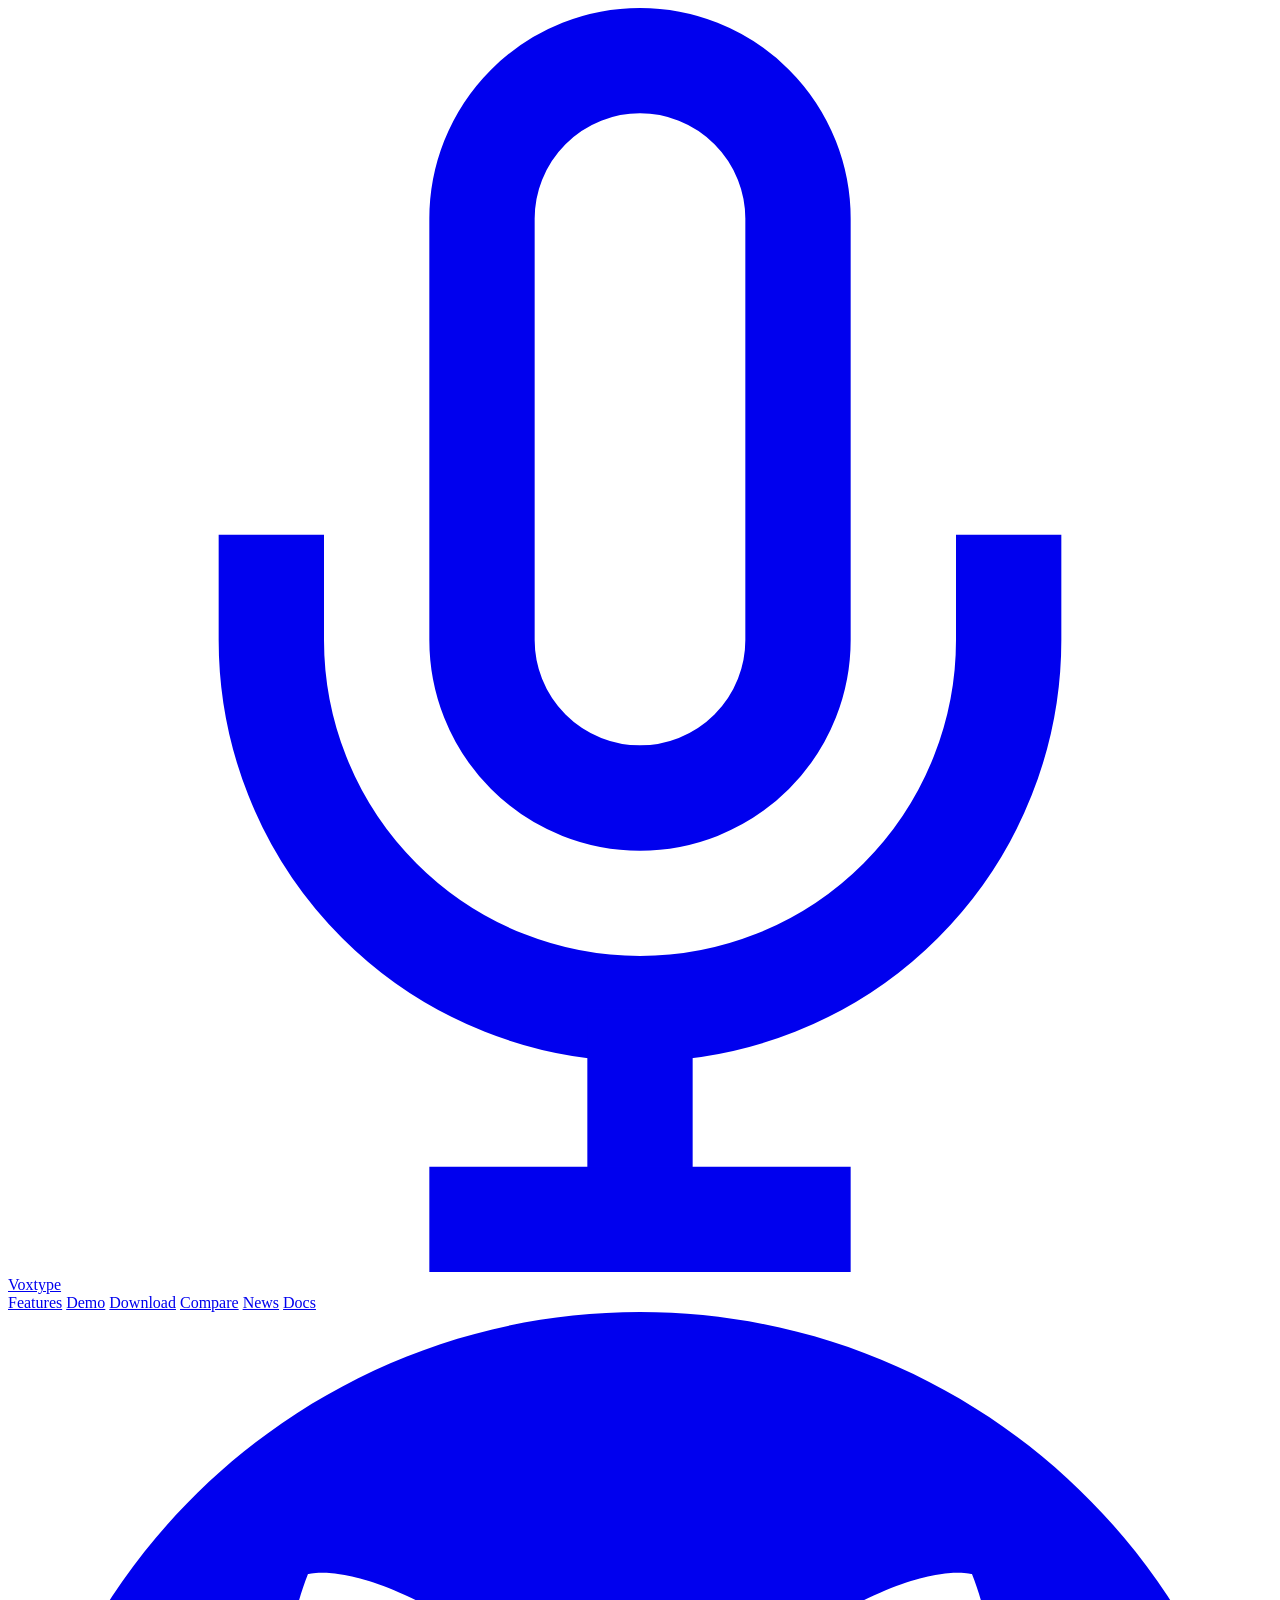
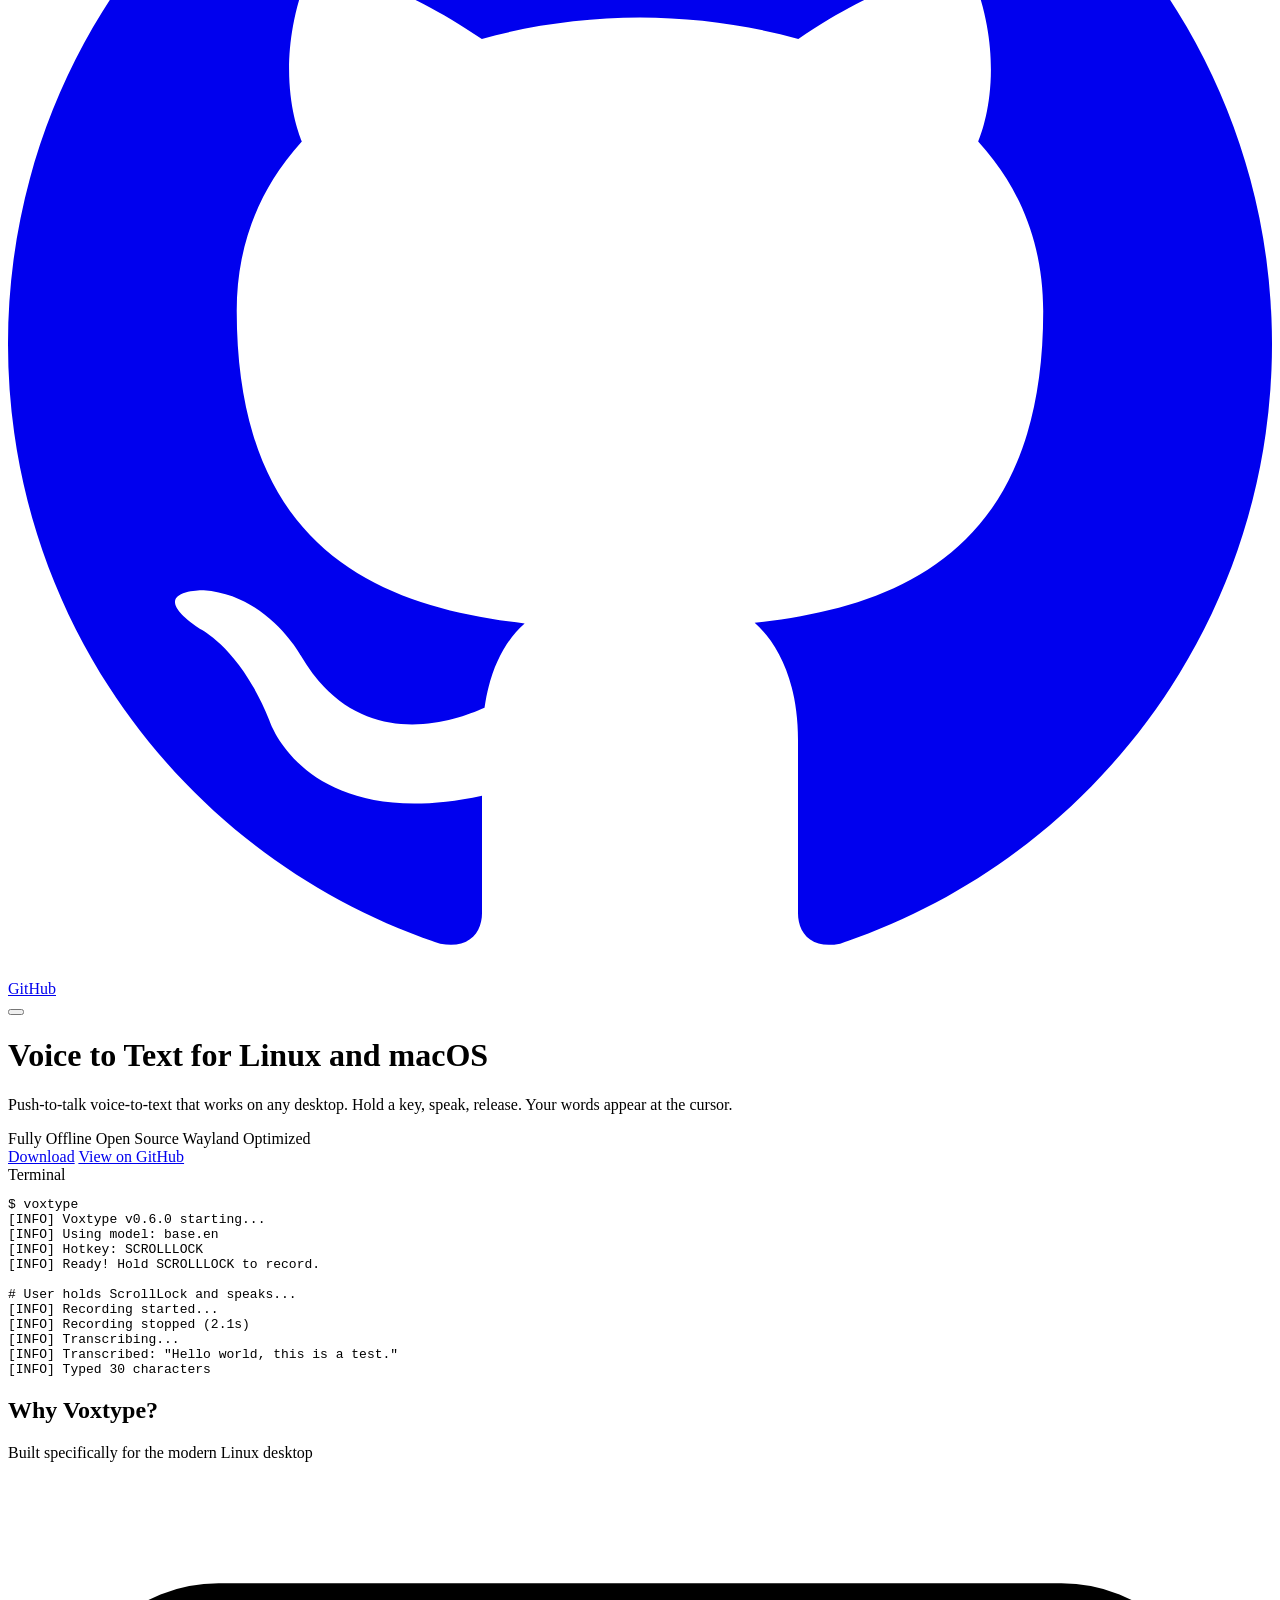
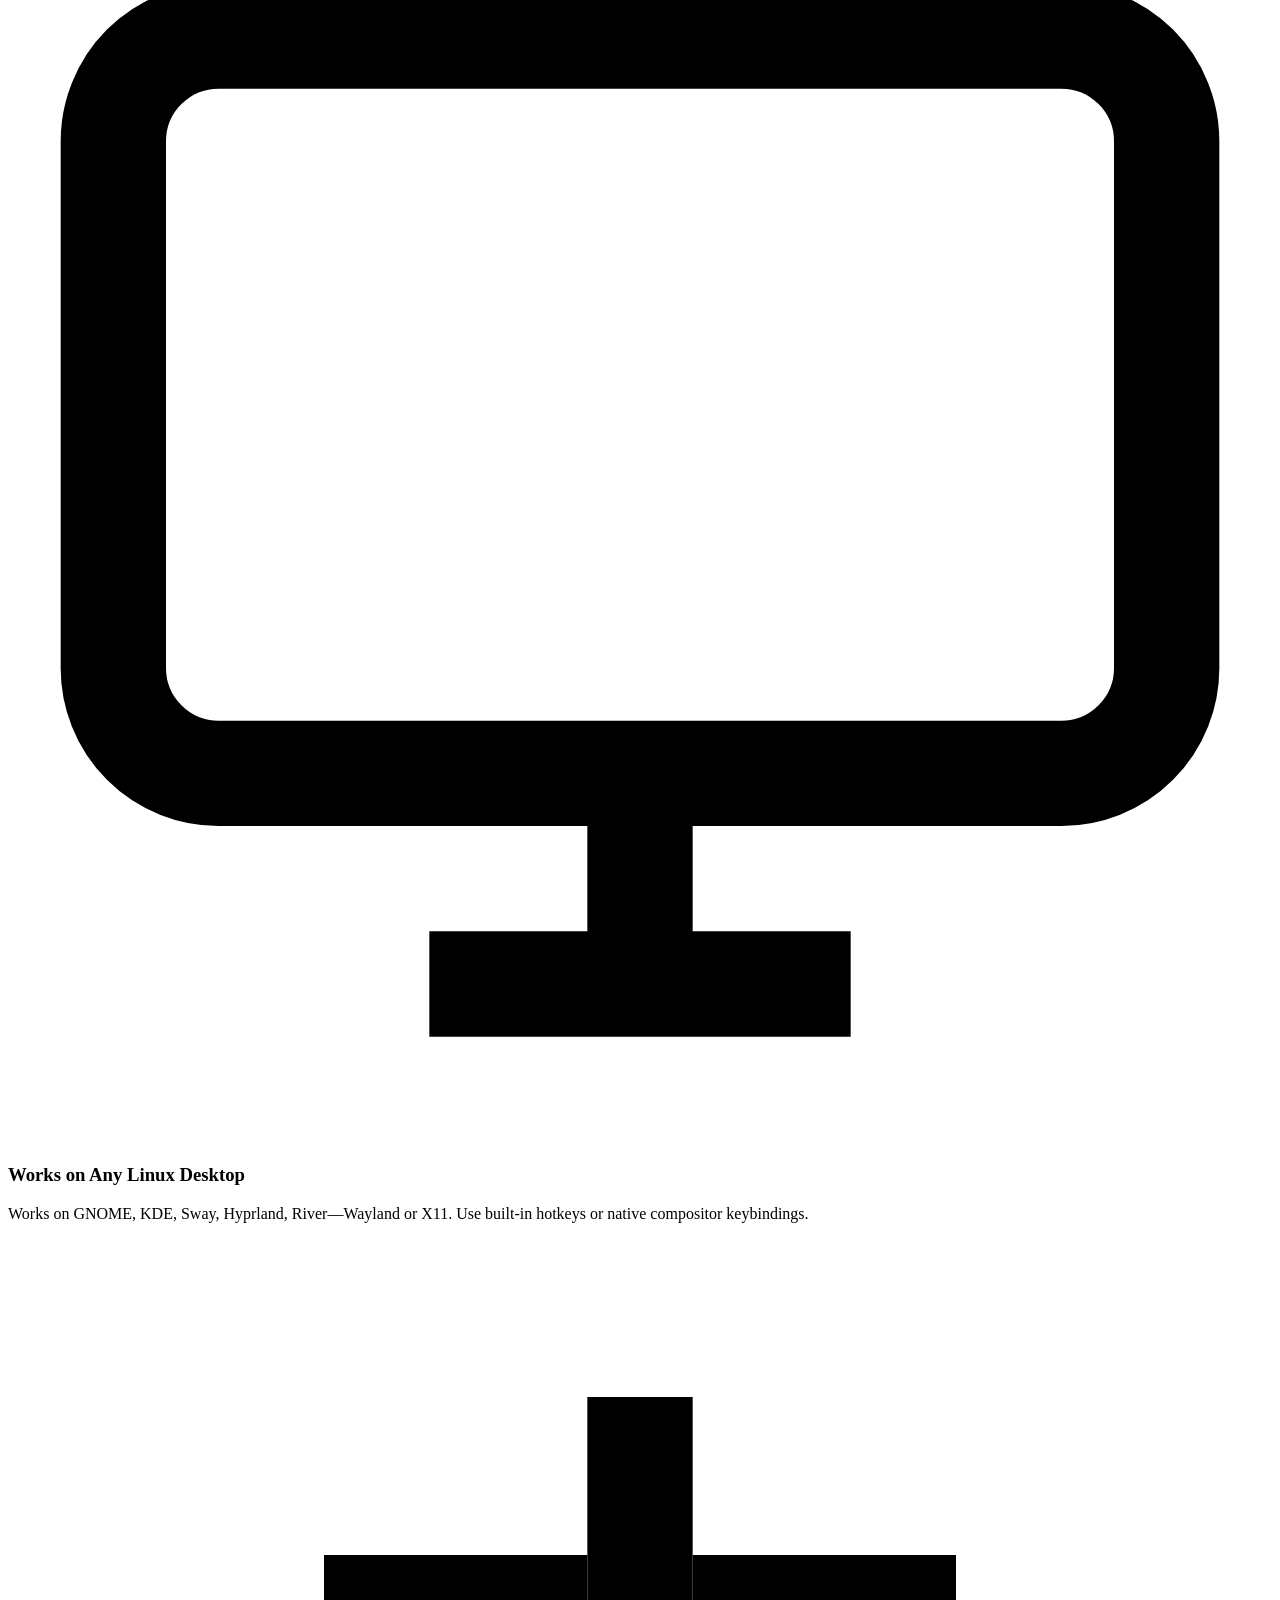
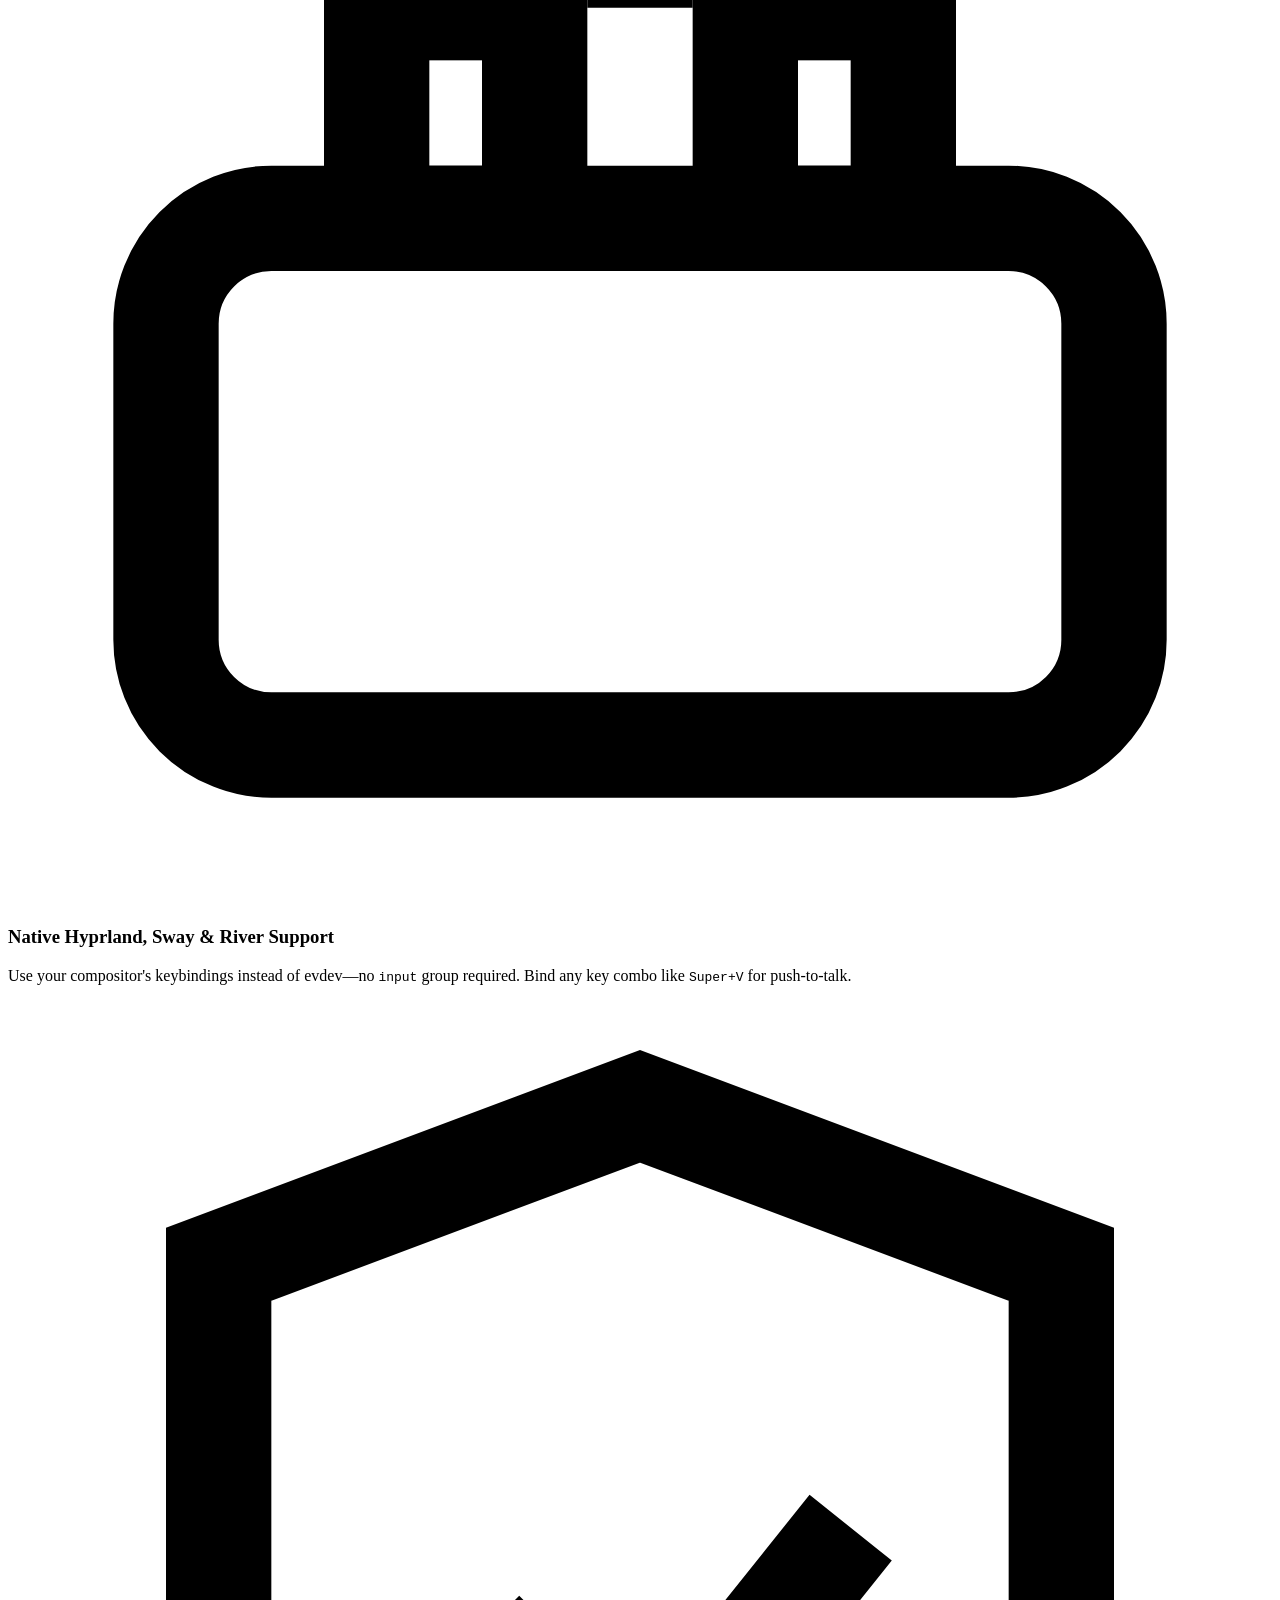
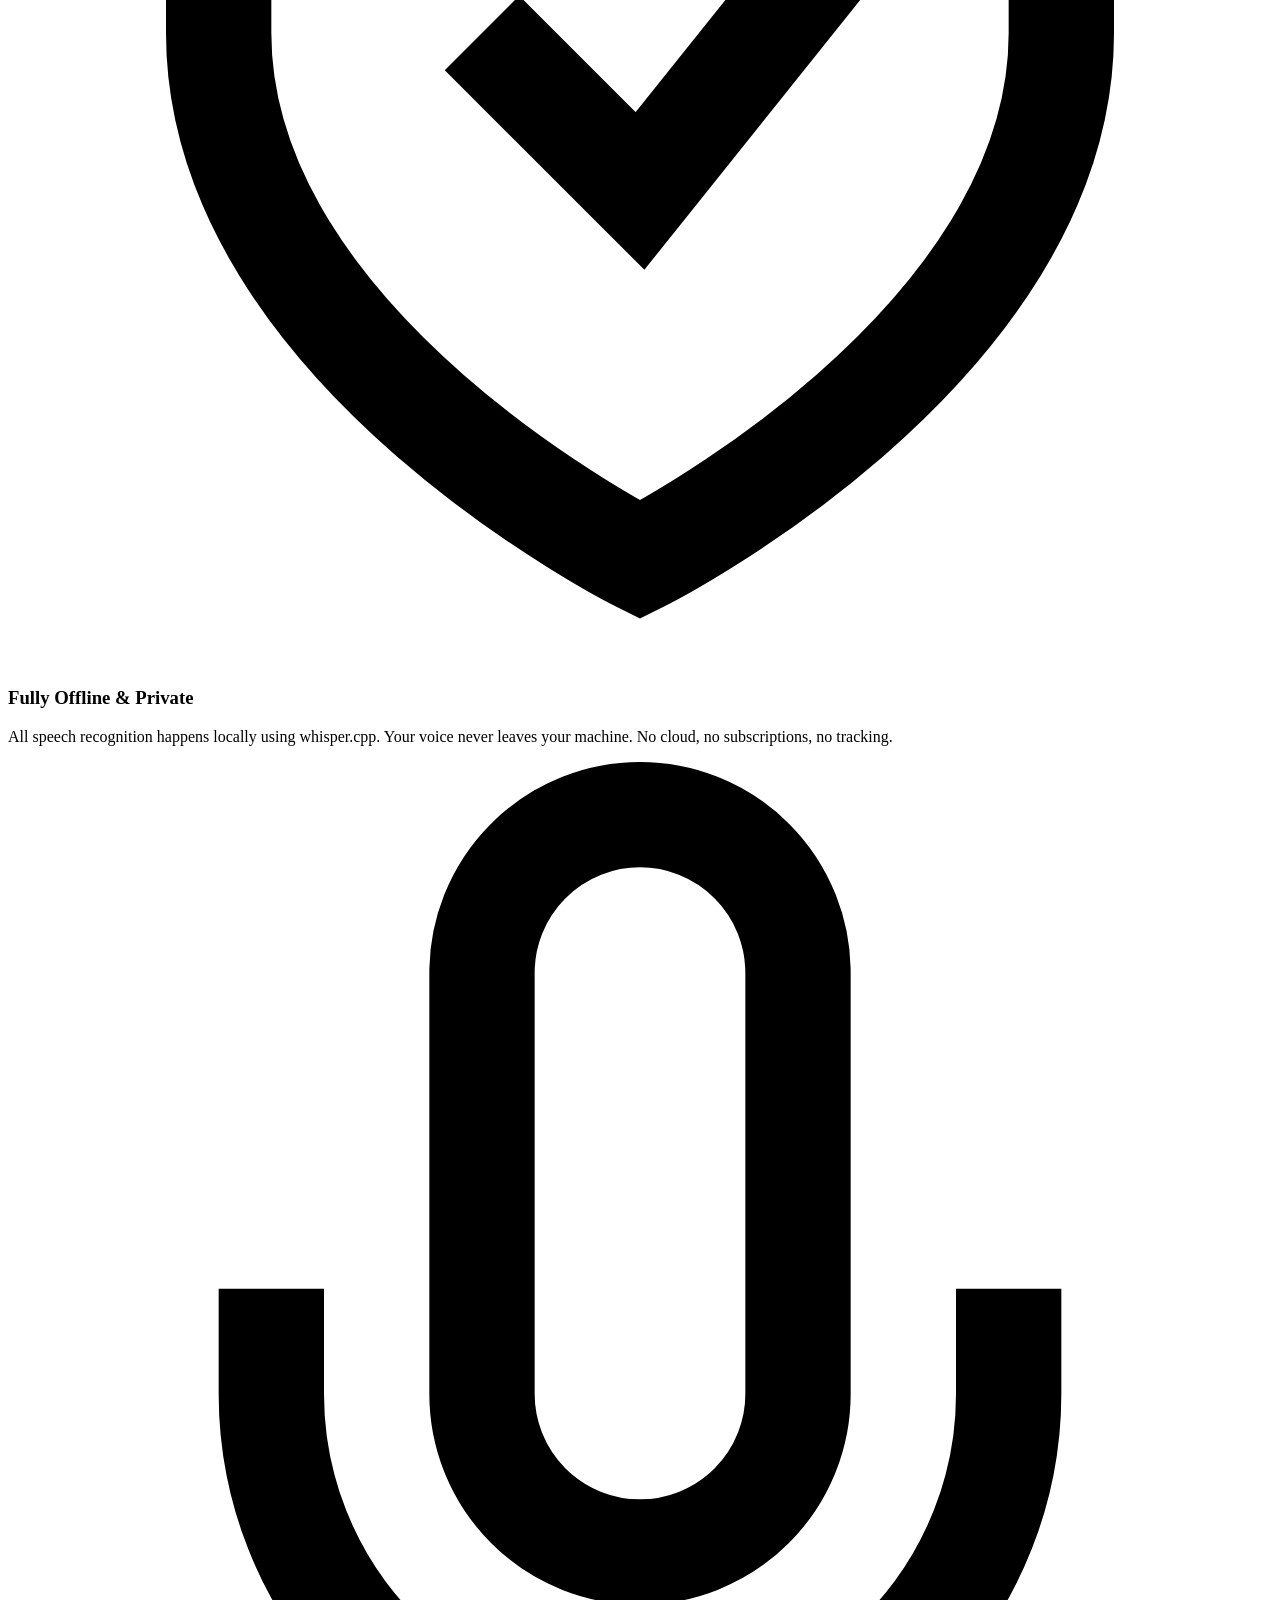
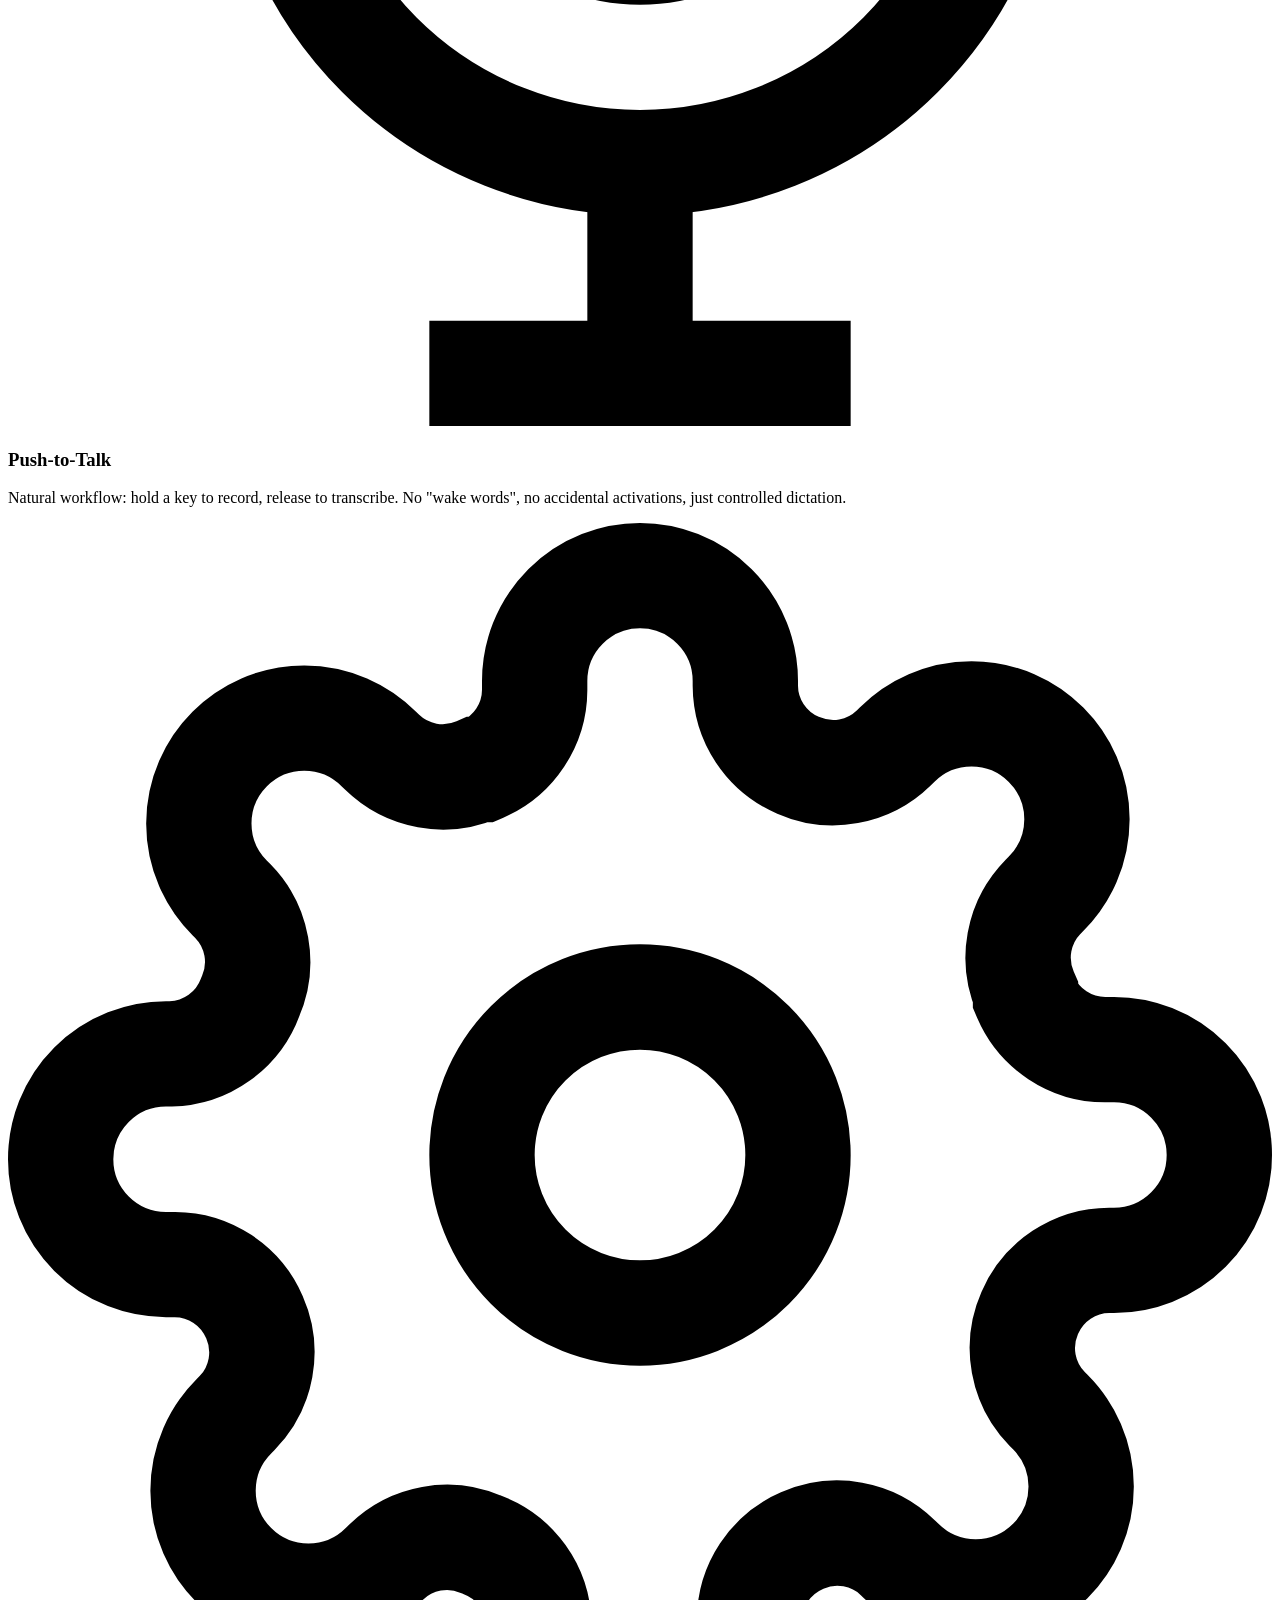
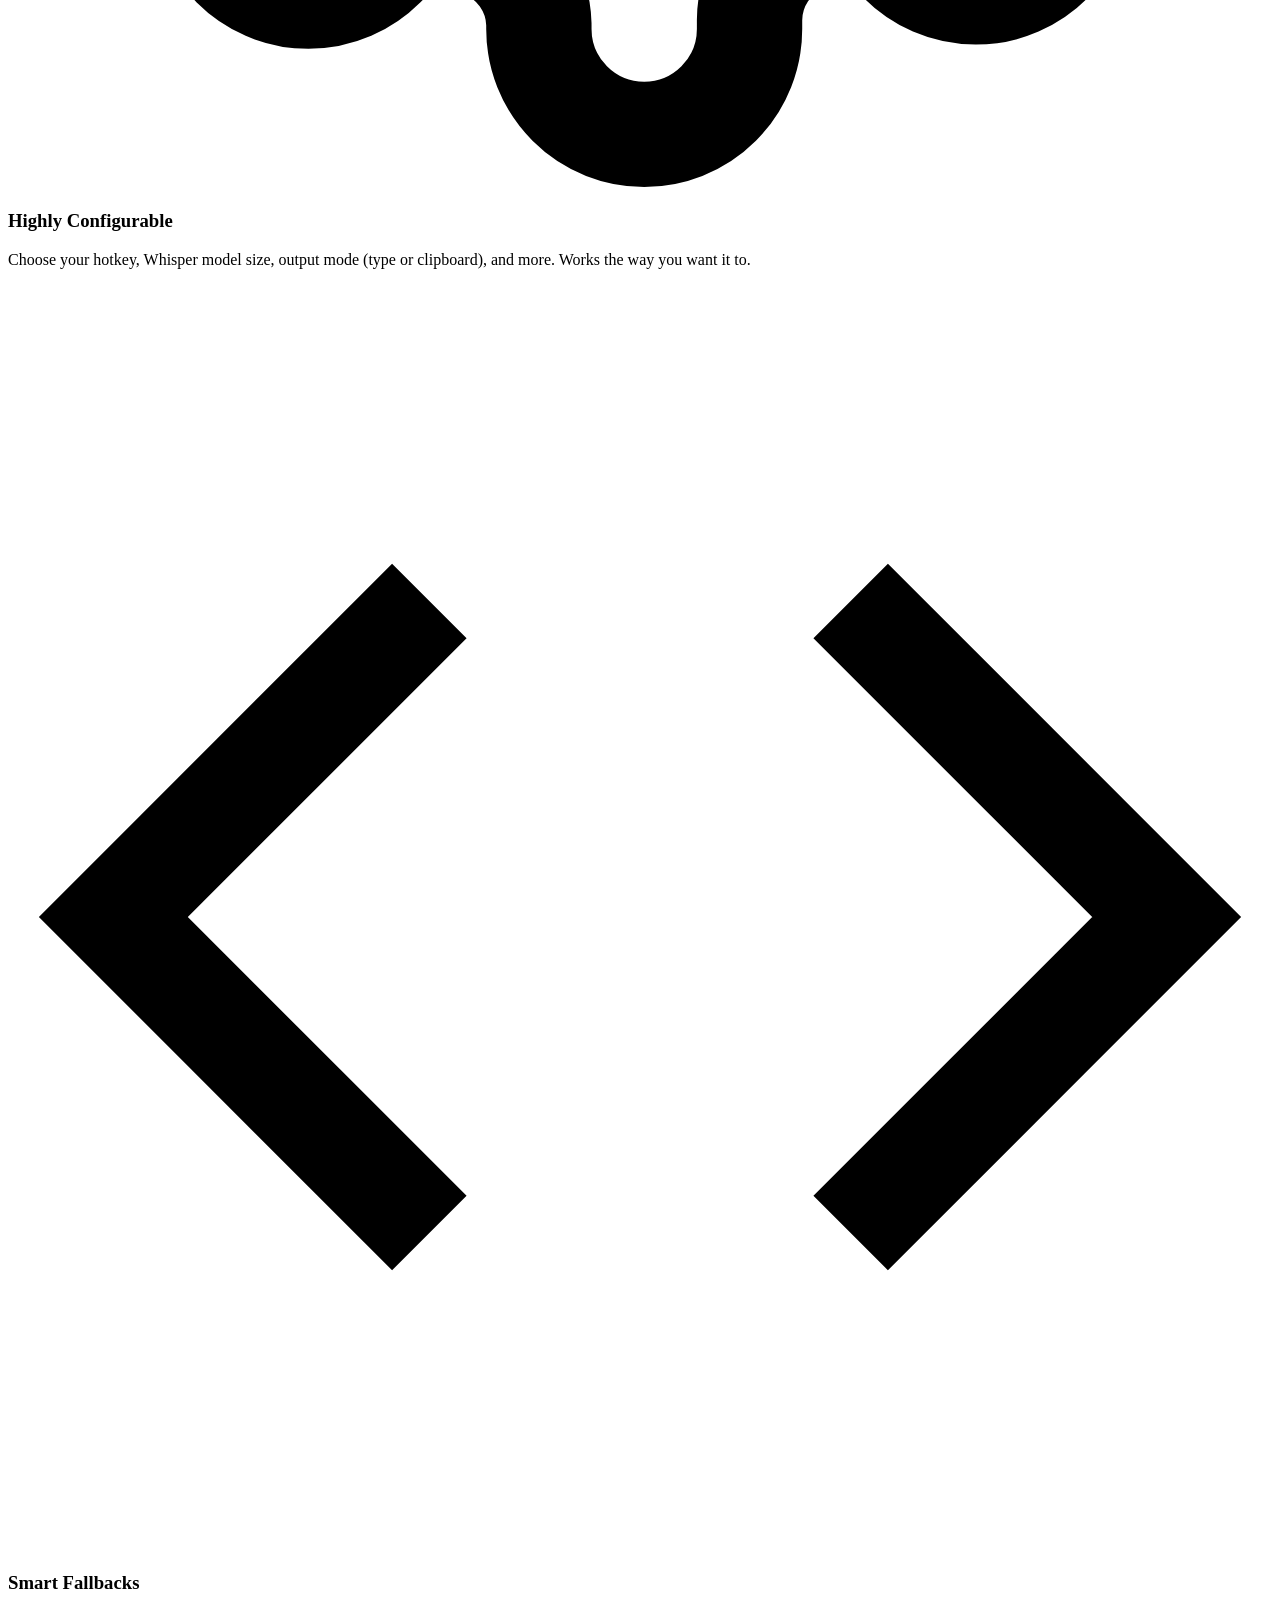
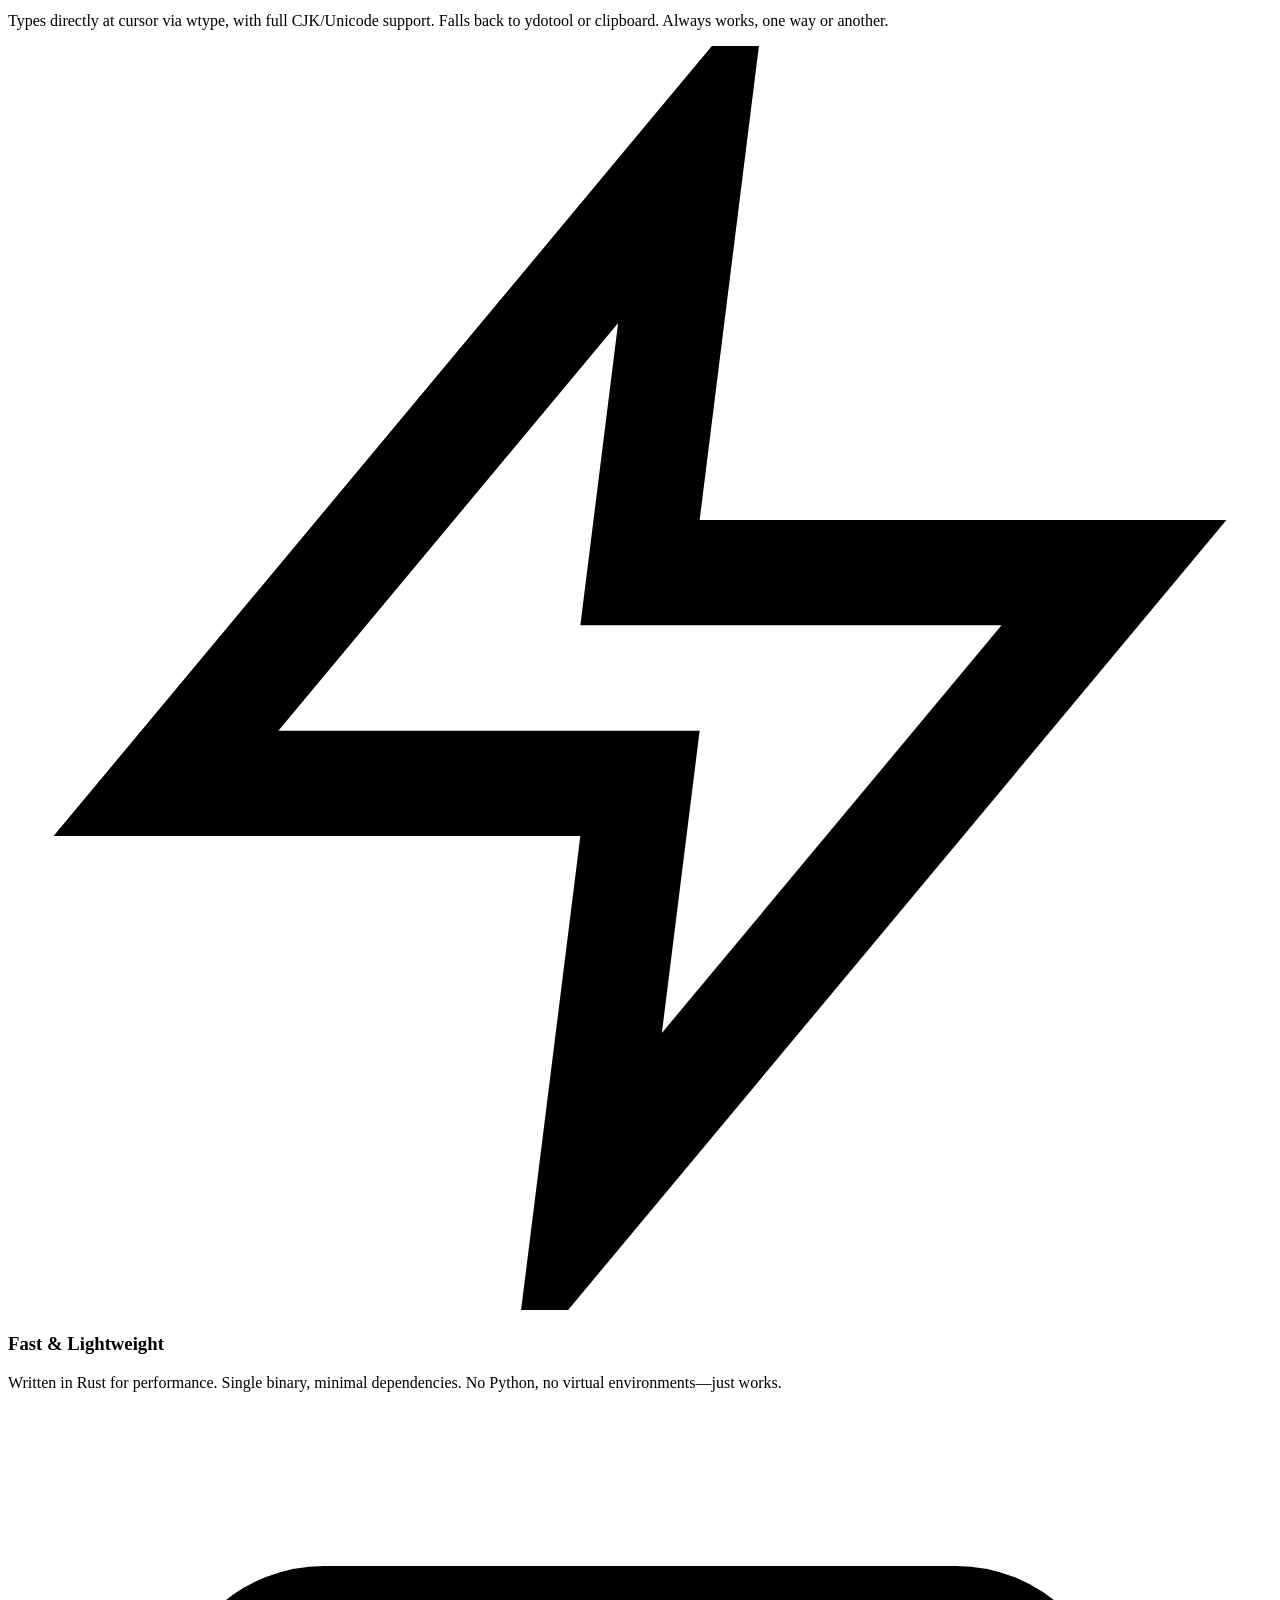
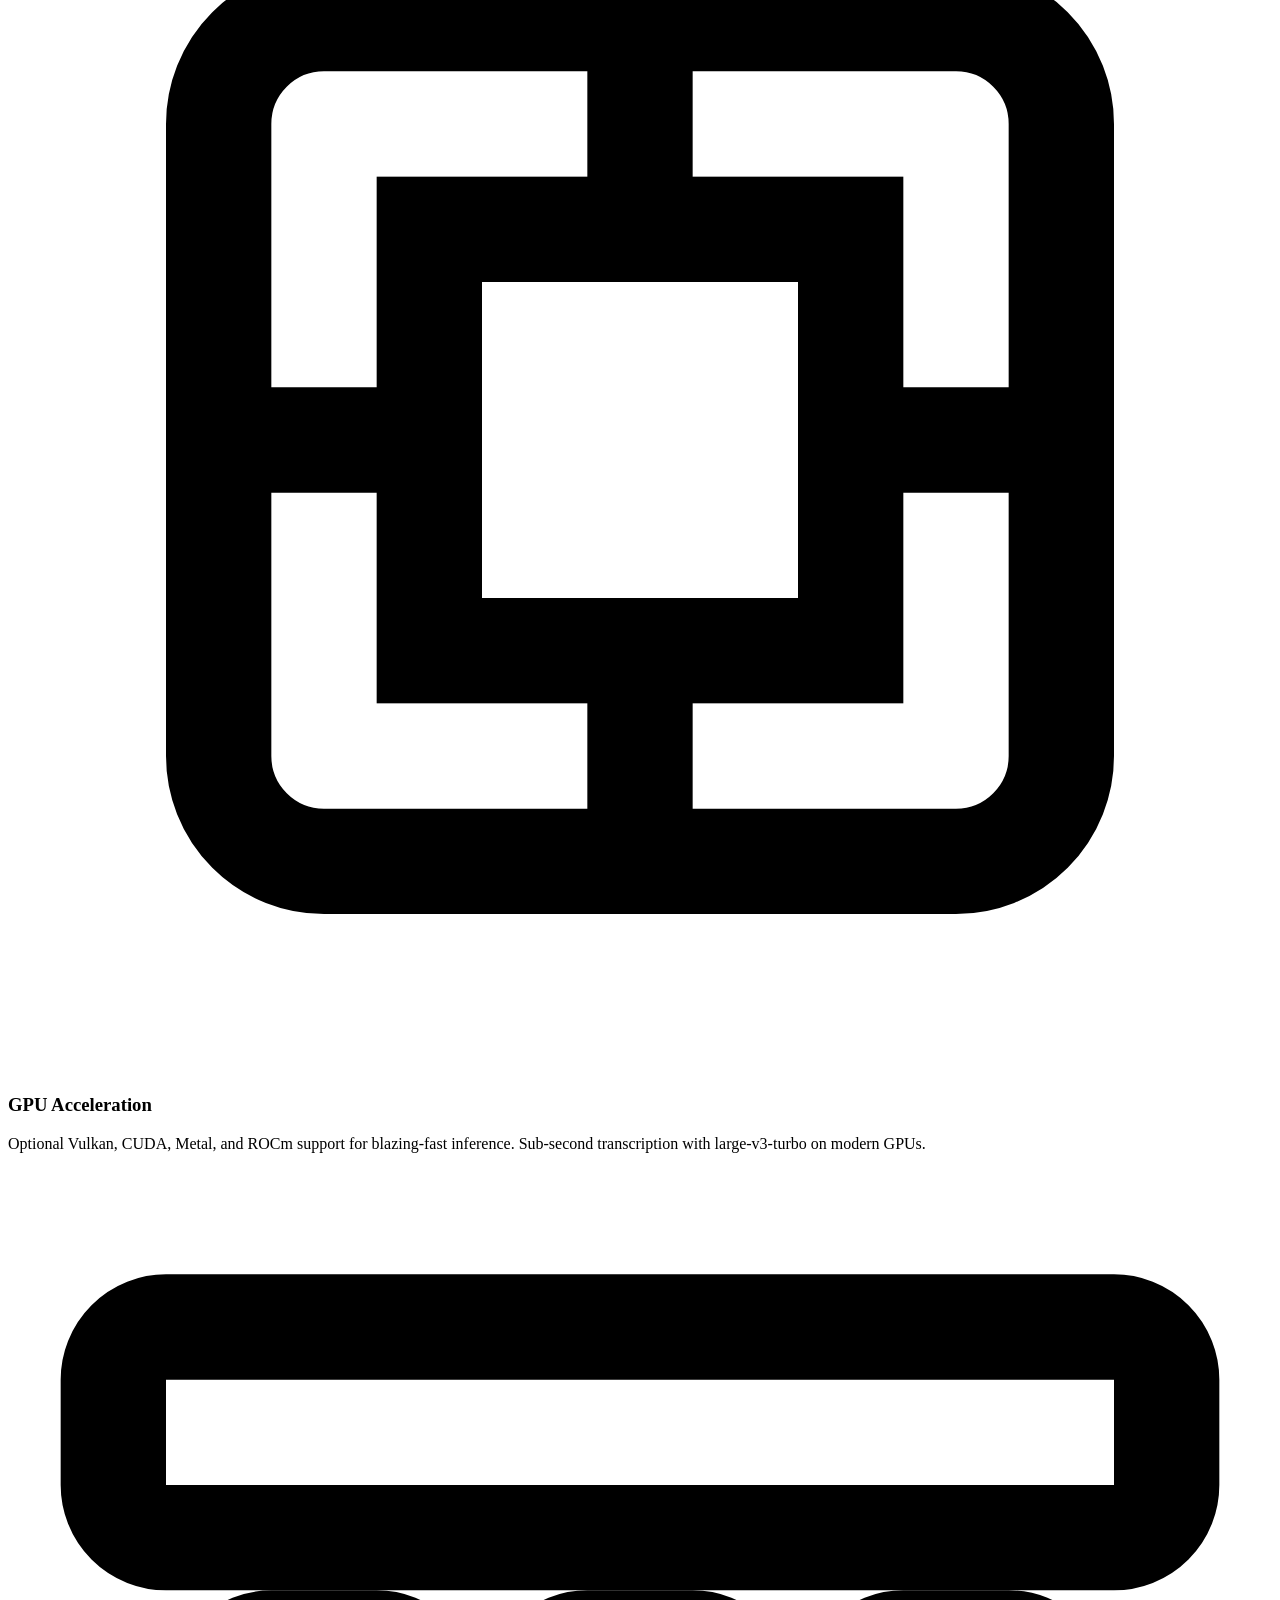
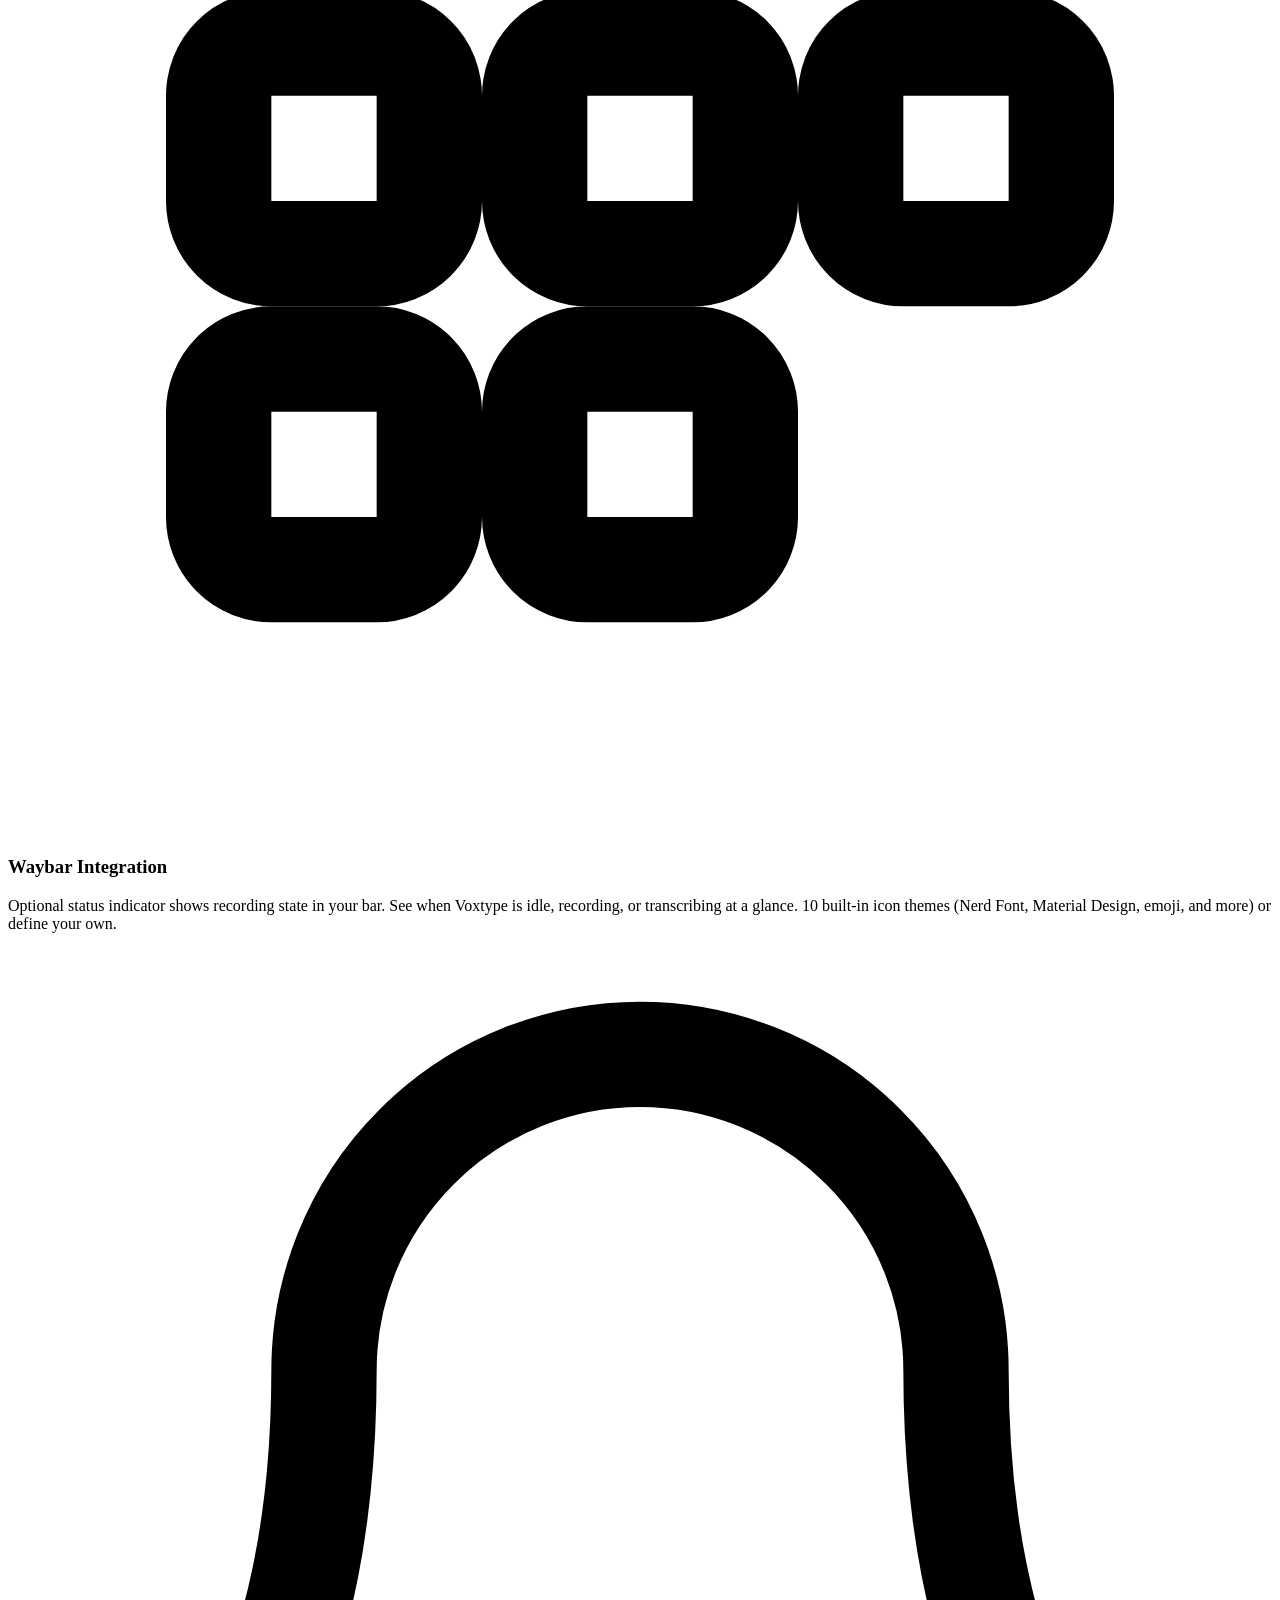
==== website/index.html @ 94f381f2 "Merge origin/rc/0.7.0 into feature/macos-release Bring the macOS branch current with rc/0.7.0 in pre" ====
<!DOCTYPE html>
<html lang="en">
<head>
    <meta charset="UTF-8">
    <meta name="viewport" content="width=device-width, initial-scale=1.0">
    <meta name="description" content="Voxtype - Push-to-talk voice-to-text for Linux and macOS. Fully offline speech recognition powered by Whisper. No cloud, no subscriptions.">
    <meta name="keywords" content="voice to text, speech recognition, wayland, linux, whisper, offline, open source">
    <meta name="author" content="Peter Jackson">

    <!-- Open Graph -->
    <meta property="og:title" content="Voxtype - Voice to Text for Linux and macOS">
    <meta property="og:description" content="Push-to-talk voice-to-text for Linux and macOS. Fully offline speech recognition powered by Whisper. No cloud, no subscriptions, no Python dependencies.">
    <meta property="og:type" content="website">
    <meta property="og:url" content="https://voxtype.io">
    <meta property="og:image" content="https://voxtype.io/images/og-preview.png">
    <meta property="og:image:width" content="1200">
    <meta property="og:image:height" content="627">

    <title>Voxtype - Push-to-Talk Voice-to-Text for Linux and macOS</title>
    <link rel="stylesheet" href="css/style.css">
    <link rel="stylesheet" href="css/demo.css">
    <link rel="icon" type="image/svg+xml" href="images/favicon.svg">
</head>
<body>
    <!-- Navigation -->
    <nav class="navbar">
        <div class="nav-container">
            <a href="#" class="nav-logo">
                <svg class="logo-icon" viewBox="0 0 24 24" fill="none" stroke="currentColor" stroke-width="2">
                    <path d="M12 1a3 3 0 0 0-3 3v8a3 3 0 0 0 6 0V4a3 3 0 0 0-3-3z"/>
                    <path d="M19 10v2a7 7 0 0 1-14 0v-2"/>
                    <line x1="12" y1="19" x2="12" y2="23"/>
                    <line x1="8" y1="23" x2="16" y2="23"/>
                </svg>
                <span>Voxtype</span>
            </a>
            <div class="nav-links">
                <a href="#features">Features</a>
                <a href="#demo">Demo</a>
                <a href="download/">Download</a>
                <a href="compare/">Compare</a>
                <a href="news/">News</a>
                <a href="https://voxtype.io/docs">Docs</a>
                <a href="https://github.com/peteonrails/voxtype" class="nav-github">
                    <svg viewBox="0 0 24 24" fill="currentColor">
                        <path d="M12 0c-6.626 0-12 5.373-12 12 0 5.302 3.438 9.8 8.207 11.387.599.111.793-.261.793-.577v-2.234c-3.338.726-4.033-1.416-4.033-1.416-.546-1.387-1.333-1.756-1.333-1.756-1.089-.745.083-.729.083-.729 1.205.084 1.839 1.237 1.839 1.237 1.07 1.834 2.807 1.304 3.492.997.107-.775.418-1.305.762-1.604-2.665-.305-5.467-1.334-5.467-5.931 0-1.311.469-2.381 1.236-3.221-.124-.303-.535-1.524.117-3.176 0 0 1.008-.322 3.301 1.23.957-.266 1.983-.399 3.003-.404 1.02.005 2.047.138 3.006.404 2.291-1.552 3.297-1.23 3.297-1.23.653 1.653.242 2.874.118 3.176.77.84 1.235 1.911 1.235 3.221 0 4.609-2.807 5.624-5.479 5.921.43.372.823 1.102.823 2.222v3.293c0 .319.192.694.801.576 4.765-1.589 8.199-6.086 8.199-11.386 0-6.627-5.373-12-12-12z"/>
                    </svg>
                    GitHub
                </a>
            </div>
            <button class="nav-toggle" aria-label="Toggle menu">
                <span></span>
                <span></span>
                <span></span>
            </button>
        </div>
    </nav>

    <!-- Hero Section -->
    <header class="hero">
        <div class="hero-content">
            <h1>Voice to Text for <span class="highlight">Linux</span> and <span class="highlight">macOS</span></h1>
            <p class="hero-subtitle">
                Push-to-talk voice-to-text that works on any desktop.
                Hold a key, speak, release. Your words appear at the cursor.
            </p>
            <div class="hero-badges">
                <span class="badge">Fully Offline</span>
                <span class="badge">Open Source</span>
                <span class="badge">Wayland Optimized</span>
            </div>
            <div class="hero-cta">
                <a href="download/" class="btn btn-primary">Download</a>
                <a href="https://github.com/peteonrails/voxtype" class="btn btn-secondary">View on GitHub</a>
            </div>
            <div class="hero-terminal">
                <div class="terminal-header">
                    <span class="terminal-dot red"></span>
                    <span class="terminal-dot yellow"></span>
                    <span class="terminal-dot green"></span>
                    <span class="terminal-title">Terminal</span>
                </div>
                <div class="terminal-body">
                    <pre><code><span class="prompt">$</span> voxtype
<span class="info">[INFO]</span> Voxtype v0.6.0 starting...
<span class="info">[INFO]</span> Using model: base.en
<span class="info">[INFO]</span> Hotkey: SCROLLLOCK
<span class="info">[INFO]</span> Ready! Hold SCROLLLOCK to record.

<span class="comment"># User holds ScrollLock and speaks...</span>
<span class="info">[INFO]</span> Recording started...
<span class="info">[INFO]</span> Recording stopped (2.1s)
<span class="info">[INFO]</span> Transcribing...
<span class="success">[INFO]</span> Transcribed: "<span class="output">Hello world, this is a test.</span>"
<span class="success">[INFO]</span> Typed 30 characters</code></pre>
                </div>
            </div>
        </div>
    </header>

    <!-- Features Section -->
    <section id="features" class="features">
        <div class="container">
            <h2>Why Voxtype?</h2>
            <p class="section-subtitle">Built specifically for the modern Linux desktop</p>

            <div class="feature-grid">
                <div class="feature-card">
                    <div class="feature-icon">
                        <svg viewBox="0 0 24 24" fill="none" stroke="currentColor" stroke-width="2">
                            <rect x="2" y="3" width="20" height="14" rx="2" ry="2"/>
                            <line x1="8" y1="21" x2="16" y2="21"/>
                            <line x1="12" y1="17" x2="12" y2="21"/>
                        </svg>
                    </div>
                    <h3>Works on Any Linux Desktop</h3>
                    <p>
                        Works on GNOME, KDE, Sway, Hyprland, River—Wayland or X11.
                        Use built-in hotkeys or native compositor keybindings.
                    </p>
                </div>

                <div class="feature-card">
                    <div class="feature-icon">
                        <svg viewBox="0 0 24 24" fill="none" stroke="currentColor" stroke-width="2">
                            <rect x="3" y="11" width="18" height="10" rx="2"/>
                            <rect x="7" y="7" width="3" height="4"/>
                            <rect x="14" y="7" width="3" height="4"/>
                            <line x1="12" y1="3" x2="12" y2="7"/>
                        </svg>
                    </div>
                    <h3>Native Hyprland, Sway & River Support</h3>
                    <p>
                        Use your compositor's keybindings instead of evdev—no <code>input</code> group required.
                        Bind any key combo like <code>Super+V</code> for push-to-talk.
                    </p>
                </div>

                <div class="feature-card">
                    <div class="feature-icon">
                        <svg viewBox="0 0 24 24" fill="none" stroke="currentColor" stroke-width="2">
                            <path d="M12 22s8-4 8-10V5l-8-3-8 3v7c0 6 8 10 8 10z"/>
                            <polyline points="9 12 12 15 16 10"/>
                        </svg>
                    </div>
                    <h3>Fully Offline & Private</h3>
                    <p>
                        All speech recognition happens locally using whisper.cpp.
                        Your voice never leaves your machine. No cloud, no subscriptions, no tracking.
                    </p>
                </div>

                <div class="feature-card">
                    <div class="feature-icon">
                        <svg viewBox="0 0 24 24" fill="none" stroke="currentColor" stroke-width="2">
                            <path d="M12 1a3 3 0 0 0-3 3v8a3 3 0 0 0 6 0V4a3 3 0 0 0-3-3z"/>
                            <path d="M19 10v2a7 7 0 0 1-14 0v-2"/>
                            <line x1="12" y1="19" x2="12" y2="23"/>
                            <line x1="8" y1="23" x2="16" y2="23"/>
                        </svg>
                    </div>
                    <h3>Push-to-Talk</h3>
                    <p>
                        Natural workflow: hold a key to record, release to transcribe.
                        No "wake words", no accidental activations, just controlled dictation.
                    </p>
                </div>

                <div class="feature-card">
                    <div class="feature-icon">
                        <svg viewBox="0 0 24 24" fill="none" stroke="currentColor" stroke-width="2">
                            <circle cx="12" cy="12" r="3"/>
                            <path d="M19.4 15a1.65 1.65 0 0 0 .33 1.82l.06.06a2 2 0 0 1 0 2.83 2 2 0 0 1-2.83 0l-.06-.06a1.65 1.65 0 0 0-1.82-.33 1.65 1.65 0 0 0-1 1.51V21a2 2 0 0 1-2 2 2 2 0 0 1-2-2v-.09A1.65 1.65 0 0 0 9 19.4a1.65 1.65 0 0 0-1.82.33l-.06.06a2 2 0 0 1-2.83 0 2 2 0 0 1 0-2.83l.06-.06a1.65 1.65 0 0 0 .33-1.82 1.65 1.65 0 0 0-1.51-1H3a2 2 0 0 1-2-2 2 2 0 0 1 2-2h.09A1.65 1.65 0 0 0 4.6 9a1.65 1.65 0 0 0-.33-1.82l-.06-.06a2 2 0 0 1 0-2.83 2 2 0 0 1 2.83 0l.06.06a1.65 1.65 0 0 0 1.82.33H9a1.65 1.65 0 0 0 1-1.51V3a2 2 0 0 1 2-2 2 2 0 0 1 2 2v.09a1.65 1.65 0 0 0 1 1.51 1.65 1.65 0 0 0 1.82-.33l.06-.06a2 2 0 0 1 2.83 0 2 2 0 0 1 0 2.83l-.06.06a1.65 1.65 0 0 0-.33 1.82V9a1.65 1.65 0 0 0 1.51 1H21a2 2 0 0 1 2 2 2 2 0 0 1-2 2h-.09a1.65 1.65 0 0 0-1.51 1z"/>
                        </svg>
                    </div>
                    <h3>Highly Configurable</h3>
                    <p>
                        Choose your hotkey, Whisper model size, output mode (type or clipboard),
                        and more. Works the way you want it to.
                    </p>
                </div>

                <div class="feature-card">
                    <div class="feature-icon">
                        <svg viewBox="0 0 24 24" fill="none" stroke="currentColor" stroke-width="2">
                            <polyline points="16 18 22 12 16 6"/>
                            <polyline points="8 6 2 12 8 18"/>
                        </svg>
                    </div>
                    <h3>Smart Fallbacks</h3>
                    <p>
                        Types directly at cursor via wtype, with full CJK/Unicode support.
                        Falls back to ydotool or clipboard. Always works, one way or another.
                    </p>
                </div>

                <div class="feature-card">
                    <div class="feature-icon">
                        <svg viewBox="0 0 24 24" fill="none" stroke="currentColor" stroke-width="2">
                            <path d="M13 2L3 14h9l-1 8 10-12h-9l1-8z"/>
                        </svg>
                    </div>
                    <h3>Fast & Lightweight</h3>
                    <p>
                        Written in Rust for performance. Single binary, minimal dependencies.
                        No Python, no virtual environments—just works.
                    </p>
                </div>

                <div class="feature-card">
                    <div class="feature-icon">
                        <svg viewBox="0 0 24 24" fill="none" stroke="currentColor" stroke-width="2">
                            <rect x="4" y="4" width="16" height="16" rx="2"/>
                            <rect x="8" y="8" width="8" height="8"/>
                            <line x1="4" y1="12" x2="8" y2="12"/>
                            <line x1="16" y1="12" x2="20" y2="12"/>
                            <line x1="12" y1="4" x2="12" y2="8"/>
                            <line x1="12" y1="16" x2="12" y2="20"/>
                        </svg>
                    </div>
                    <h3>GPU Acceleration</h3>
                    <p>
                        Optional Vulkan, CUDA, Metal, and ROCm support for blazing-fast inference.
                        Sub-second transcription with large-v3-turbo on modern GPUs.
                    </p>
                </div>

                <div class="feature-card">
                    <div class="feature-icon">
                        <svg viewBox="0 0 24 24" fill="none" stroke="currentColor" stroke-width="2">
                            <rect x="2" y="3" width="20" height="4" rx="1"/>
                            <rect x="4" y="9" width="4" height="4" rx="1"/>
                            <rect x="10" y="9" width="4" height="4" rx="1"/>
                            <rect x="16" y="9" width="4" height="4" rx="1"/>
                            <rect x="4" y="15" width="4" height="4" rx="1"/>
                            <rect x="10" y="15" width="4" height="4" rx="1"/>
                        </svg>
                    </div>
                    <h3>Waybar Integration</h3>
                    <p>
                        Optional status indicator shows recording state in your bar.
                        See when Voxtype is idle, recording, or transcribing at a glance.
                        10 built-in icon themes (Nerd Font, Material Design, emoji, and more) or define your own.
                    </p>
                </div>

                <div class="feature-card">
                    <div class="feature-icon">
                        <svg viewBox="0 0 24 24" fill="none" stroke="currentColor" stroke-width="2">
                            <path d="M18 8A6 6 0 0 0 6 8c0 7-3 9-3 9h18s-3-2-3-9"/>
                            <path d="M13.73 21a2 2 0 0 1-3.46 0"/>
                        </svg>
                    </div>
                    <h3>Desktop Notifications</h3>
                    <p>
                        Configurable events surface through notify-send, so you always know
                        when recording starts, stops, and what was transcribed.
                    </p>
                </div>

                <div class="feature-card">
                    <div class="feature-icon">
                        <svg viewBox="0 0 24 24" fill="none" stroke="currentColor" stroke-width="2">
                            <path d="M21 11.5a8.38 8.38 0 0 1-.9 3.8 8.5 8.5 0 0 1-7.6 4.7 8.38 8.38 0 0 1-3.8-.9L3 21l1.9-5.7a8.38 8.38 0 0 1-.9-3.8 8.5 8.5 0 0 1 4.7-7.6 8.38 8.38 0 0 1 3.8-.9h.5a8.48 8.48 0 0 1 8 8v.5z"/>
                        </svg>
                    </div>
                    <h3>LLM Post-Processing</h3>
                    <p>
                        Pipe transcriptions through local LLMs for translation, domain-specific
                        vocabulary, or custom workflows. Falls back gracefully on errors.
                    </p>
                </div>

                <div class="feature-card">
                    <div class="feature-icon">
                        <svg viewBox="0 0 24 24" fill="none" stroke="currentColor" stroke-width="2">
                            <rect x="2" y="2" width="20" height="8" rx="2" ry="2"/>
                            <rect x="2" y="14" width="20" height="8" rx="2" ry="2"/>
                            <line x1="6" y1="6" x2="6.01" y2="6"/>
                            <line x1="6" y1="18" x2="6.01" y2="18"/>
                        </svg>
                    </div>
                    <h3>Remote Whisper Servers</h3>
                    <p>
                        Offload transcription to a self-hosted GPU server running whisper.cpp.
                        Use your laptop while leveraging powerful remote hardware.
                        <em>Can also connect to cloud APIs for those who choose.</em>
                    </p>
                </div>
            </div>
        </div>
    </section>

    <!-- Demo Section -->
    <section id="demo" class="demo">
        <div class="container">
            <h2>See It In Action</h2>
            <p class="section-subtitle">Watch Voxtype transform voice into text</p>

            <!-- Video Demo -->
            <div class="video-demo-inline">
                <h3>Voxtype on Omarchy</h3>
                <div class="video-wrapper">
                    <div class="video-aspect-ratio">
                        <video controls playsinline>
                            <source src="https://github.com/user-attachments/assets/f3d5156f-05e5-4f0f-9f71-b2022477d110" type="video/mp4">
                            Your browser does not support the video tag.
                        </video>
                    </div>
                </div>
                <p class="video-credit">Video courtesy of <a href="https://omarchy.org">Omarchy</a>, <a href="https://basecamp.com">Basecamp</a>, and <a href="https://dhh.dk">DHH</a>.</p>
            </div>

            <!-- Interactive Demos -->
            <h3 class="interactive-demos-header">Interactive Demos</h3>

            <!-- Scenario Selector -->
            <div class="scenario-selector">
                <button class="scenario-btn active" data-scenario="agent">
                    <svg viewBox="0 0 24 24" fill="none" stroke="currentColor" stroke-width="2">
                        <path d="M21 15a2 2 0 0 1-2 2H7l-4 4V5a2 2 0 0 1 2-2h14a2 2 0 0 1 2 2z"/>
                    </svg>
                    Dictate an AI Prompt
                </button>
                <button class="scenario-btn" data-scenario="document">
                    <svg viewBox="0 0 24 24" fill="none" stroke="currentColor" stroke-width="2">
                        <path d="M14 2H6a2 2 0 0 0-2 2v16a2 2 0 0 0 2 2h12a2 2 0 0 0 2-2V8z"/>
                        <polyline points="14 2 14 8 20 8"/>
                        <line x1="16" y1="13" x2="8" y2="13"/>
                        <line x1="16" y1="17" x2="8" y2="17"/>
                    </svg>
                    Writing a Document
                </button>
                <button class="scenario-btn" data-scenario="vim">
                    <svg viewBox="0 0 24 24" fill="none" stroke="currentColor" stroke-width="2">
                        <polyline points="16 18 22 12 16 6"/>
                        <polyline points="8 6 2 12 8 18"/>
                    </svg>
                    Coding with opencode
                </button>
            </div>

            <!-- Desktop Simulation -->
            <div class="desktop-container">
                <!-- Hyprland-style bar -->
                <div class="desktop-bar">
                    <div class="bar-left">
                        <span class="workspace active">1</span>
                        <span class="workspace">2</span>
                        <span class="workspace">3</span>
                    </div>
                    <div class="bar-center">
                        <span class="window-title" id="active-window-title">foot ~ ai-assistant</span>
                    </div>
                    <div class="bar-right">
                        <span class="bar-item" id="recording-indicator">
                            <svg class="mic-icon" viewBox="0 0 24 24" fill="none" stroke="currentColor" stroke-width="2">
                                <path d="M12 1a3 3 0 0 0-3 3v8a3 3 0 0 0 6 0V4a3 3 0 0 0-3-3z"/>
                                <path d="M19 10v2a7 7 0 0 1-14 0v-2"/>
                            </svg>
                        </span>
                        <span class="bar-item">vol: 75%</span>
                        <span class="bar-item" id="clock">14:32</span>
                    </div>
                </div>

                <!-- Desktop Area -->
                <div class="desktop-area">
                    <!-- Window: AI Agent Terminal -->
                    <div class="window window-agent active" id="window-agent">
                        <div class="window-header">
                            <div class="window-controls">
                                <span class="control close"></span>
                                <span class="control minimize"></span>
                                <span class="control maximize"></span>
                            </div>
                            <span class="window-title-bar">foot ~ ai-assistant</span>
                        </div>
                        <div class="window-content terminal">
                            <div class="terminal-output" id="agent-output">
                                <div class="line"><span class="prompt-user">pete@arch</span>:<span class="prompt-dir">~/projects/myapp</span>$ ai-assistant</div>
                                <div class="line"></div>
                                <div class="line claude-welcome">AI Coding Assistant v1.0</div>
                                <div class="line claude-info">Enter your prompt or type /help for commands.</div>
                                <div class="line"></div>
                                <div class="line claude-prompt"><span class="claude-you">You:</span> <span class="cursor-line" id="agent-input"></span></div>
                            </div>
                        </div>
                    </div>

                    <!-- Window: Document Editor -->
                    <div class="window window-editor" id="window-editor">
                        <div class="window-header">
                            <div class="window-controls">
                                <span class="control close"></span>
                                <span class="control minimize"></span>
                                <span class="control maximize"></span>
                            </div>
                            <span class="window-title-bar">gedit - project-notes.md</span>
                        </div>
                        <div class="window-content editor">
                            <div class="editor-toolbar">
                                <span class="toolbar-item">File</span>
                                <span class="toolbar-item">Edit</span>
                                <span class="toolbar-item">View</span>
                            </div>
                            <div class="editor-content" id="editor-content">
                                <div class="editor-line"><span class="md-h1"># Project Notes</span></div>
                                <div class="editor-line"></div>
                                <div class="editor-line"><span class="md-h2">## Overview</span></div>
                                <div class="editor-line"></div>
                                <div class="editor-line"><span class="editor-text" id="editor-input"></span><span class="editor-cursor">|</span></div>
                            </div>
                        </div>
                    </div>

                    <!-- Window: Neovim -->
                    <div class="window window-vim" id="window-vim">
                        <div class="window-header">
                            <div class="window-controls">
                                <span class="control close"></span>
                                <span class="control minimize"></span>
                                <span class="control maximize"></span>
                            </div>
                            <span class="window-title-bar">opencode — main.rs</span>
                        </div>
                        <div class="window-content vim">
                            <div class="vim-lines">
                                <div class="vim-line"><span class="line-nr">1</span><span class="kw">use</span> std::io;</div>
                                <div class="vim-line"><span class="line-nr">2</span></div>
                                <div class="vim-line"><span class="line-nr">3</span><span class="kw">fn</span> <span class="fn">main</span>() {</div>
                                <div class="vim-line"><span class="line-nr">4</span>    <span class="comment">// TODO: implement user input</span></div>
                                <div class="vim-line"><span class="line-nr">5</span>    <span class="vim-input" id="vim-input"></span><span class="vim-cursor"></span></div>
                                <div class="vim-line"><span class="line-nr">6</span>}</div>
                            </div>
                            <div class="vim-statusline">
                                <span class="vim-mode" id="vim-mode">opencode</span>
                                <span class="vim-file">main.rs</span>
                                <span class="vim-pos">5:1</span>
                            </div>
                        </div>
                    </div>

                    <!-- Notifications -->
                    <div class="notifications" id="notifications"></div>
                </div>

                <!-- Hotkey Indicator -->
                <div class="hotkey-indicator" id="hotkey-indicator">
                    <div class="key-visual">
                        <span class="key-cap">HOME</span>
                    </div>
                    <div class="key-status" id="key-status">Press to record</div>
                </div>
            </div>

            <!-- Demo Controls -->
            <div class="demo-controls">
                <button class="control-btn" id="play-btn">
                    <svg viewBox="0 0 24 24" fill="currentColor">
                        <polygon points="5 3 19 12 5 21 5 3"/>
                    </svg>
                    Play Demo
                </button>
                <button class="control-btn" id="reset-btn">
                    <svg viewBox="0 0 24 24" fill="none" stroke="currentColor" stroke-width="2">
                        <polyline points="1 4 1 10 7 10"/>
                        <path d="M3.51 15a9 9 0 1 0 2.13-9.36L1 10"/>
                    </svg>
                    Reset
                </button>
            </div>

            <!-- Scenario Description -->
            <div class="scenario-description" id="scenario-description">
                <h3>Dictate an AI Prompt</h3>
                <p>Watch as Voxtype captures speech and types a prompt directly into an AI coding assistant. Perfect for hands-free interaction with agentic tools.</p>
            </div>

        </div>
    </section>

    <!-- Models Section -->
    <section id="models" class="models">
        <div class="container">
            <h2>Choose Your Model</h2>
            <p class="section-subtitle">Balance speed and accuracy for your needs. With GPU acceleration, even large-v3 achieves sub-second inference!</p>

            <h3 class="model-category">Whisper Models (English-only)</h3>
            <div class="model-table-wrapper">
                <table class="model-table">
                    <thead>
                        <tr>
                            <th>Model</th>
                            <th>Size</th>
                            <th>Speed</th>
                            <th>Accuracy</th>
                            <th>Best For</th>
                        </tr>
                    </thead>
                    <tbody>
                        <tr>
                            <td><code>tiny.en</code></td>
                            <td>39 MB</td>
                            <td>
                                <div class="speed-bar">
                                    <div class="speed-fill" style="width: 100%"></div>
                                </div>
                            </td>
                            <td>
                                <div class="accuracy-bar">
                                    <div class="accuracy-fill" style="width: 60%"></div>
                                </div>
                            </td>
                            <td>Quick notes, low-end hardware</td>
                        </tr>
                        <tr class="recommended">
                            <td><code>base.en</code> <span class="rec-badge">Recommended</span></td>
                            <td>142 MB</td>
                            <td>
                                <div class="speed-bar">
                                    <div class="speed-fill" style="width: 85%"></div>
                                </div>
                            </td>
                            <td>
                                <div class="accuracy-bar">
                                    <div class="accuracy-fill" style="width: 75%"></div>
                                </div>
                            </td>
                            <td>Most users</td>
                        </tr>
                        <tr>
                            <td><code>small.en</code></td>
                            <td>466 MB</td>
                            <td>
                                <div class="speed-bar">
                                    <div class="speed-fill" style="width: 60%"></div>
                                </div>
                            </td>
                            <td>
                                <div class="accuracy-bar">
                                    <div class="accuracy-fill" style="width: 85%"></div>
                                </div>
                            </td>
                            <td>Higher accuracy needs</td>
                        </tr>
                        <tr>
                            <td><code>medium.en</code></td>
                            <td>1.5 GB</td>
                            <td>
                                <div class="speed-bar">
                                    <div class="speed-fill" style="width: 35%"></div>
                                </div>
                            </td>
                            <td>
                                <div class="accuracy-bar">
                                    <div class="accuracy-fill" style="width: 92%"></div>
                                </div>
                            </td>
                            <td>Professional transcription</td>
                        </tr>
                    </tbody>
                </table>
            </div>

            <h3 class="model-category">Whisper Models (Multilingual)</h3>
            <div class="model-table-wrapper">
                <table class="model-table">
                    <thead>
                        <tr>
                            <th>Model</th>
                            <th>Size</th>
                            <th>Speed</th>
                            <th>Accuracy</th>
                            <th>Best For</th>
                        </tr>
                    </thead>
                    <tbody>
                        <tr>
                            <td><code>tiny</code></td>
                            <td>75 MB</td>
                            <td>
                                <div class="speed-bar">
                                    <div class="speed-fill" style="width: 95%"></div>
                                </div>
                            </td>
                            <td>
                                <div class="accuracy-bar">
                                    <div class="accuracy-fill" style="width: 55%"></div>
                                </div>
                            </td>
                            <td>Quick notes, any language</td>
                        </tr>
                        <tr>
                            <td><code>base</code></td>
                            <td>142 MB</td>
                            <td>
                                <div class="speed-bar">
                                    <div class="speed-fill" style="width: 80%"></div>
                                </div>
                            </td>
                            <td>
                                <div class="accuracy-bar">
                                    <div class="accuracy-fill" style="width: 70%"></div>
                                </div>
                            </td>
                            <td>General multilingual use</td>
                        </tr>
                        <tr>
                            <td><code>small</code></td>
                            <td>466 MB</td>
                            <td>
                                <div class="speed-bar">
                                    <div class="speed-fill" style="width: 55%"></div>
                                </div>
                            </td>
                            <td>
                                <div class="accuracy-bar">
                                    <div class="accuracy-fill" style="width: 82%"></div>
                                </div>
                            </td>
                            <td>Better multilingual accuracy</td>
                        </tr>
                        <tr>
                            <td><code>medium</code></td>
                            <td>1.5 GB</td>
                            <td>
                                <div class="speed-bar">
                                    <div class="speed-fill" style="width: 30%"></div>
                                </div>
                            </td>
                            <td>
                                <div class="accuracy-bar">
                                    <div class="accuracy-fill" style="width: 90%"></div>
                                </div>
                            </td>
                            <td>Professional multilingual</td>
                        </tr>
                        <tr>
                            <td><code>large-v3</code></td>
                            <td>3.1 GB</td>
                            <td>
                                <div class="speed-bar">
                                    <div class="speed-fill" style="width: 20%"></div>
                                </div>
                            </td>
                            <td>
                                <div class="accuracy-bar">
                                    <div class="accuracy-fill" style="width: 100%"></div>
                                </div>
                            </td>
                            <td>Maximum accuracy</td>
                        </tr>
                        <tr class="recommended">
                            <td><code>large-v3-turbo</code> <span class="rec-badge">GPU Recommended</span></td>
                            <td>1.6 GB</td>
                            <td>
                                <div class="speed-bar">
                                    <div class="speed-fill" style="width: 75%"></div>
                                </div>
                            </td>
                            <td>
                                <div class="accuracy-bar">
                                    <div class="accuracy-fill" style="width: 95%"></div>
                                </div>
                            </td>
                            <td>Fast + accurate</td>
                        </tr>
                    </tbody>
                </table>
            </div>

            <h3 class="model-category">ONNX Engines (require ONNX binary variant)</h3>
            <div class="model-table-wrapper">
                <table class="model-table">
                    <thead>
                        <tr>
                            <th>Engine / Model</th>
                            <th>Size</th>
                            <th>Speed</th>
                            <th>Accuracy</th>
                            <th>Best For</th>
                        </tr>
                    </thead>
                    <tbody>
                        <tr class="recommended">
                            <td><code>parakeet-tdt-0.6b-v3-int8</code> <span class="rec-badge">English</span></td>
                            <td>670 MB</td>
                            <td>
                                <div class="speed-bar">
                                    <div class="speed-fill" style="width: 95%"></div>
                                </div>
                            </td>
                            <td>
                                <div class="accuracy-bar">
                                    <div class="accuracy-fill" style="width: 95%"></div>
                                </div>
                            </td>
                            <td>Best English accuracy, built-in punctuation</td>
                        </tr>
                        <tr>
                            <td><code>moonshine-base</code></td>
                            <td>237 MB</td>
                            <td>
                                <div class="speed-bar">
                                    <div class="speed-fill" style="width: 98%"></div>
                                </div>
                            </td>
                            <td>
                                <div class="accuracy-bar">
                                    <div class="accuracy-fill" style="width: 78%"></div>
                                </div>
                            </td>
                            <td>Fastest CPU inference, English</td>
                        </tr>
                        <tr class="recommended">
                            <td><code>sensevoice-small</code> <span class="rec-badge">CJK</span></td>
                            <td>239 MB</td>
                            <td>
                                <div class="speed-bar">
                                    <div class="speed-fill" style="width: 92%"></div>
                                </div>
                            </td>
                            <td>
                                <div class="accuracy-bar">
                                    <div class="accuracy-fill" style="width: 88%"></div>
                                </div>
                            </td>
                            <td>Chinese, Japanese, Korean, Cantonese, English</td>
                        </tr>
                        <tr>
                            <td><code>paraformer-zh</code></td>
                            <td>487 MB</td>
                            <td>
                                <div class="speed-bar">
                                    <div class="speed-fill" style="width: 88%"></div>
                                </div>
                            </td>
                            <td>
                                <div class="accuracy-bar">
                                    <div class="accuracy-fill" style="width: 85%"></div>
                                </div>
                            </td>
                            <td>Chinese + English bilingual</td>
                        </tr>
                        <tr>
                            <td><code>dolphin-base</code></td>
                            <td>198 MB</td>
                            <td>
                                <div class="speed-bar">
                                    <div class="speed-fill" style="width: 90%"></div>
                                </div>
                            </td>
                            <td>
                                <div class="accuracy-bar">
                                    <div class="accuracy-fill" style="width: 82%"></div>
                                </div>
                            </td>
                            <td>40 languages + 22 Chinese dialects</td>
                        </tr>
                        <tr>
                            <td><code>omnilingual-large</code></td>
                            <td>3.9 GB</td>
                            <td>
                                <div class="speed-bar">
                                    <div class="speed-fill" style="width: 40%"></div>
                                </div>
                            </td>
                            <td>
                                <div class="accuracy-bar">
                                    <div class="accuracy-fill" style="width: 75%"></div>
                                </div>
                            </td>
                            <td>1600+ languages, rare and low-resource</td>
                        </tr>
                    </tbody>
                </table>
            </div>
            <p class="model-note">
                <strong>.en models</strong> are English-only but faster and more accurate for English. All ONNX engines require the ONNX binary variant. Switch with <code>voxtype setup onnx --enable</code>.
            </p>
        </div>
    </section>

    <!-- Install Section -->
    <section id="install" class="install">
        <div class="container">
            <h2>Installation</h2>
            <p class="section-subtitle">Get up and running in minutes</p>
            <p class="install-pitch">
                Other Linux voice typing tools require you to clone a repo, run an install script,
                set up a Python virtual environment, and remember to activate it every time you reboot.
                Voxtype is different: it's a single binary. Install it from your package manager,
                download a Whisper model, and enable the systemd user service. No virtual environments,
                no dependency conflicts, no activation scripts. It just works, every time you log in.
            </p>

            <div class="install-tabs">
                <button class="tab-btn active" data-tab="arch">Arch Linux</button>
                <button class="tab-btn" data-tab="debian">Debian/Ubuntu</button>
                <button class="tab-btn" data-tab="fedora">Fedora</button>
                <button class="tab-btn" data-tab="source">From Source</button>
            </div>

            <div class="install-content">
                <div id="arch" class="tab-content active">
                    <div class="code-block">
                        <div class="code-header">
                            <span>Install from AUR</span>
                            <button class="copy-btn" data-copy="paru -S voxtype">Copy</button>
                        </div>
                        <pre><code><span class="comment"># Using paru</span>
paru -S voxtype

<span class="comment"># Or using yay</span>
yay -S voxtype

<span class="comment"># Install optional dependencies</span>
sudo pacman -S wtype wl-clipboard</code></pre>
                    </div>
                </div>

                <div id="debian" class="tab-content">
                    <p class="install-note">Requires Ubuntu 24.04+ or Debian Trixie+ (glibc 2.38). Older versions can build from source.</p>
                    <div class="code-block">
                        <div class="code-header">
                            <span>Install .deb package</span>
                            <button class="copy-btn">Copy</button>
                        </div>
                        <pre><code><span class="comment"># Download and install (Ubuntu 24.04+, Debian Trixie+)</span>
wget https://github.com/peteonrails/voxtype/releases/download/v0.6.5/voxtype_0.6.5-1_amd64.deb
sudo dpkg -i voxtype_0.6.5-1_amd64.deb
sudo apt-get install -f

<span class="comment"># Install optional dependencies</span>
sudo apt install wtype wl-clipboard</code></pre>
                    </div>
                </div>

                <div id="fedora" class="tab-content">
                    <p class="install-note">Requires Fedora 39+ (glibc 2.38).</p>
                    <div class="code-block">
                        <div class="code-header">
                            <span>Install RPM package</span>
                            <button class="copy-btn">Copy</button>
                        </div>
                        <pre><code><span class="comment"># Download and install (Fedora 39+)</span>
wget https://github.com/peteonrails/voxtype/releases/download/v0.6.5/voxtype-0.6.5-1.x86_64.rpm
sudo dnf install ./voxtype-0.6.5-1.x86_64.rpm

<span class="comment"># Install optional dependencies</span>
sudo dnf install wtype wl-clipboard</code></pre>
                    </div>
                </div>

                <div id="source" class="tab-content">
                    <div class="code-block">
                        <div class="code-header">
                            <span>Build from source</span>
                            <button class="copy-btn">Copy</button>
                        </div>
                        <pre><code><span class="comment"># Install Rust (if needed)</span>
curl --proto '=https' --tlsv1.2 -sSf https://sh.rustup.rs | sh

<span class="comment"># Install build dependencies (Arch)</span>
sudo pacman -S base-devel clang alsa-lib

<span class="comment"># Clone and build</span>
git clone https://github.com/peteonrails/voxtype
cd voxtype
cargo build --release

<span class="comment"># Install</span>
sudo cp target/release/voxtype /usr/local/bin/</code></pre>
                    </div>
                </div>
            </div>

            <div class="post-install">
                <h3>Quick Start</h3>

                <div class="setup-tabs">
                    <button class="setup-tab-btn active" data-setup="hyprland">Hyprland / Sway / River</button>
                    <button class="setup-tab-btn" data-setup="standard">Standard Setup</button>
                </div>

                <div id="setup-hyprland" class="setup-content active">
                    <p class="setup-note">For Hyprland, Sway, and River users. Uses native compositor keybindings—no <code>input</code> group required!</p>
                    <div class="code-block">
                        <pre><code><span class="comment"># Download whisper model and configure</span>
voxtype setup --download

<span class="comment"># Disable built-in hotkey (we'll use compositor keybindings)</span>
cat >> ~/.config/voxtype/config.toml << 'EOF'

[hotkey]
enabled = false
EOF

<span class="comment"># Enable state file (required for toggle mode)</span>
echo 'state_file = "auto"' >> ~/.config/voxtype/config.toml

<span class="comment"># Install as systemd service</span>
voxtype setup systemd

<span class="comment"># Optional: Fix modifier key interference (if using SUPER+key combos)</span>
voxtype setup compositor hyprland  <span class="comment"># or: sway</span></code></pre>
                    </div>
                    <p class="setup-note" style="margin-top: 1rem;"><strong>Then add keybindings to your compositor config:</strong></p>
                    <div class="code-block">
                        <div class="code-header"><span>Hyprland (~/.config/hypr/hyprland.conf)</span></div>
                        <pre><code><span class="comment"># Push-to-talk: hold Super+V to record, release to transcribe</span>
bind = SUPER, V, exec, voxtype record start
bindr = SUPER, V, exec, voxtype record stop

<span class="comment"># Or use Scroll Lock</span>
bind = , SCROLL_LOCK, exec, voxtype record start
bindr = , SCROLL_LOCK, exec, voxtype record stop</code></pre>
                    </div>
                    <div class="code-block">
                        <div class="code-header"><span>Sway (~/.config/sway/config)</span></div>
                        <pre><code><span class="comment"># Push-to-talk: hold $mod+v to record, release to transcribe</span>
bindsym $mod+v exec voxtype record start
bindsym --release $mod+v exec voxtype record stop</code></pre>
                    </div>
                    <div class="code-block">
                        <div class="code-header"><span>River (~/.config/river/init)</span></div>
                        <pre><code><span class="comment"># Push-to-talk: hold Super+V to record, release to transcribe</span>
riverctl map normal Super V spawn 'voxtype record start'
riverctl map -release normal Super V spawn 'voxtype record stop'</code></pre>
                    </div>
                </div>

                <div id="setup-standard" class="setup-content">
                    <p class="setup-note">For GNOME, KDE, and other desktops. Uses kernel-level hotkey detection.</p>
                    <div class="code-block">
                        <pre><code><span class="comment"># Add user to input group (required for hotkey detection)</span>
sudo usermod -aG input $USER
<span class="comment"># Log out and back in for group change to take effect</span>

<span class="comment"># Download whisper model and configure</span>
voxtype setup --download

<span class="comment"># Install as systemd service (starts on login)</span>
voxtype setup systemd

<span class="comment"># Check status</span>
systemctl --user status voxtype</code></pre>
                    </div>
                </div>
            </div>
        </div>
    </section>

    <!-- Compositors Section -->
    <section id="compositors" class="compositors">
        <div class="container">
            <h2>Works Everywhere</h2>
            <p class="section-subtitle">Tested on all major Linux desktops. Optimized for Wayland, works on X11 too.</p>

            <div class="compositor-grid">
                <div class="compositor-card">
                    <img src="images/gnome.svg" alt="GNOME" class="compositor-logo">
                    <span>GNOME</span>
                </div>
                <div class="compositor-card">
                    <img src="images/kde.svg" alt="KDE Plasma" class="compositor-logo">
                    <span>KDE Plasma</span>
                </div>
                <div class="compositor-card">
                    <img src="images/sway.svg" alt="Sway" class="compositor-logo">
                    <span>Sway</span>
                </div>
                <div class="compositor-card">
                    <img src="images/hyprland.svg" alt="Hyprland" class="compositor-logo">
                    <span>Hyprland</span>
                </div>
                <div class="compositor-card">
                    <img src="images/river.svg" alt="River" class="compositor-logo">
                    <span>River</span>
                </div>
                <div class="compositor-card">
                    <img src="images/wayland.svg" alt="Any Wayland" class="compositor-logo">
                    <span>Any Wayland</span>
                </div>
            </div>
        </div>
    </section>

    <!-- Feedback Section -->
    <section id="feedback" class="feedback">
        <div class="container">
            <h2>We Want to Hear From You</h2>
            <p class="section-subtitle">Voxtype is a young project and your feedback helps make it better</p>

            <div class="feedback-grid">
                <div class="feedback-card">
                    <div class="feedback-icon">
                        <svg viewBox="0 0 24 24" fill="none" stroke="currentColor" stroke-width="2">
                            <!-- Bug icon -->
                            <path d="M8 2l1.88 1.88"/>
                            <path d="M14.12 3.88L16 2"/>
                            <path d="M9 7.13v-1a3.003 3.003 0 116 0v1"/>
                            <path d="M12 20c-3.3 0-6-2.7-6-6v-3a6 6 0 0112 0v3c0 3.3-2.7 6-6 6z"/>
                            <path d="M12 20v-9"/>
                            <path d="M6.53 9C4.6 8.8 3 7.1 3 5"/>
                            <path d="M6 13H2"/>
                            <path d="M3 21c0-2.1 1.7-3.9 3.8-4"/>
                            <path d="M20.97 5c0 2.1-1.6 3.8-3.5 4"/>
                            <path d="M22 13h-4"/>
                            <path d="M17.2 17c2.1.1 3.8 1.9 3.8 4"/>
                        </svg>
                    </div>
                    <h3>Something Not Working?</h3>
                    <p>
                        If Voxtype doesn't install cleanly, doesn't work on your system, or is buggy in any way,
                        please open an issue. I actively monitor and respond to all reports.
                    </p>
                    <a href="https://github.com/peteonrails/voxtype/issues" class="btn btn-secondary">Report an Issue</a>
                </div>

                <div class="feedback-card">
                    <div class="feedback-icon">
                        <svg viewBox="0 0 24 24" fill="none" stroke="currentColor" stroke-width="2">
                            <polygon points="12 2 15.09 8.26 22 9.27 17 14.14 18.18 21.02 12 17.77 5.82 21.02 7 14.14 2 9.27 8.91 8.26 12 2"/>
                        </svg>
                    </div>
                    <h3>Like Voxtype?</h3>
                    <p>
                        A star on GitHub helps others discover the project. A vote on the AUR package
                        increases the likelihood of inclusion in the Arch extras repository.
                    </p>
                    <div style="display: flex; gap: 0.5rem; flex-wrap: wrap;">
                        <a href="https://github.com/peteonrails/voxtype" class="btn btn-secondary">Star on GitHub</a>
                        <a href="https://aur.archlinux.org/packages/voxtype" class="btn btn-secondary">Vote on AUR</a>
                    </div>
                </div>
            </div>
        </div>
    </section>

    <!-- CTA Section -->
    <section class="cta">
        <div class="container">
            <h2>Ready to try Voxtype?</h2>
            <p>Start dictating on your Linux desktop today.</p>
            <div class="cta-buttons">
                <a href="download/" class="btn btn-primary btn-large">Download</a>
                <a href="https://github.com/peteonrails/voxtype" class="btn btn-secondary btn-large">View Source</a>
            </div>
        </div>
    </section>

    <!-- Footer -->
    <footer class="footer">
        <div class="container">
            <div class="footer-content">
                <div class="footer-brand">
                    <a href="#" class="footer-logo">
                        <svg class="logo-icon" viewBox="0 0 24 24" fill="none" stroke="currentColor" stroke-width="2">
                            <path d="M12 1a3 3 0 0 0-3 3v8a3 3 0 0 0 6 0V4a3 3 0 0 0-3-3z"/>
                            <path d="M19 10v2a7 7 0 0 1-14 0v-2"/>
                            <line x1="12" y1="19" x2="12" y2="23"/>
                            <line x1="8" y1="23" x2="16" y2="23"/>
                        </svg>
                        <span>Voxtype</span>
                    </a>
                    <p>Push-to-talk voice-to-text for Linux and macOS</p>
                </div>

                <div class="footer-links">
                    <div class="footer-column">
                        <h4>Documentation</h4>
                        <a href="https://github.com/peteonrails/voxtype/blob/main/docs/INSTALL.md">Installation</a>
                        <a href="https://github.com/peteonrails/voxtype/blob/main/docs/USER_MANUAL.md">User Manual</a>
                        <a href="https://github.com/peteonrails/voxtype/blob/main/docs/CONFIGURATION.md">Configuration</a>
                        <a href="https://github.com/peteonrails/voxtype/blob/main/docs/WAYBAR.md">Waybar Integration</a>
                        <a href="https://github.com/peteonrails/voxtype/blob/main/docs/FAQ.md">FAQ</a>
                    </div>

                    <div class="footer-column">
                        <h4>Community</h4>
                        <a href="https://github.com/peteonrails/voxtype">GitHub</a>
                        <a href="https://github.com/peteonrails/voxtype/issues">Issues</a>
                        <a href="https://github.com/peteonrails/voxtype/discussions">Discussions</a>
                    </div>

                    <div class="footer-column">
                        <h4>Legal</h4>
                        <a href="https://github.com/peteonrails/voxtype/blob/main/LICENSE">MIT License</a>
                    </div>
                </div>
            </div>

            <div class="footer-bottom">
                <p>&copy; 2024, 2025, 2026 Voxtype. Open source under the MIT License.</p>
                <p>Made by <a href="https://fasteragile.com">Faster Agile</a> and <a href="https://peterjackson.dev">Peter Jackson</a> with contributions from <a href="https://github.com/krystophny">Christopher Albert</a>, <a href="https://github.com/jvantillo">jvantillo</a>, <a href="https://github.com/materemias">materemias</a>, <a href="https://github.com/danheuck">danheuck</a>, <a href="https://github.com/digunix">digunix</a>, <a href="https://github.com/reisset">reisset</a>, <a href="https://github.com/goodroot">Goodroot</a>, <a href="https://github.com/robzolkos">robzolkos</a>, <a href="https://github.com/konnsim">konnsim</a>, <a href="https://github.com/IgorWarzocha">IgorWarzocha</a>, <a href="https://github.com/mzubair481">Zubair</a>, <a href="https://github.com/radiorambo">Umesh</a></p>
            </div>
        </div>
    </footer>

    <script src="js/main.js"></script>
    <script src="js/demo.js"></script>
</body>
</html>
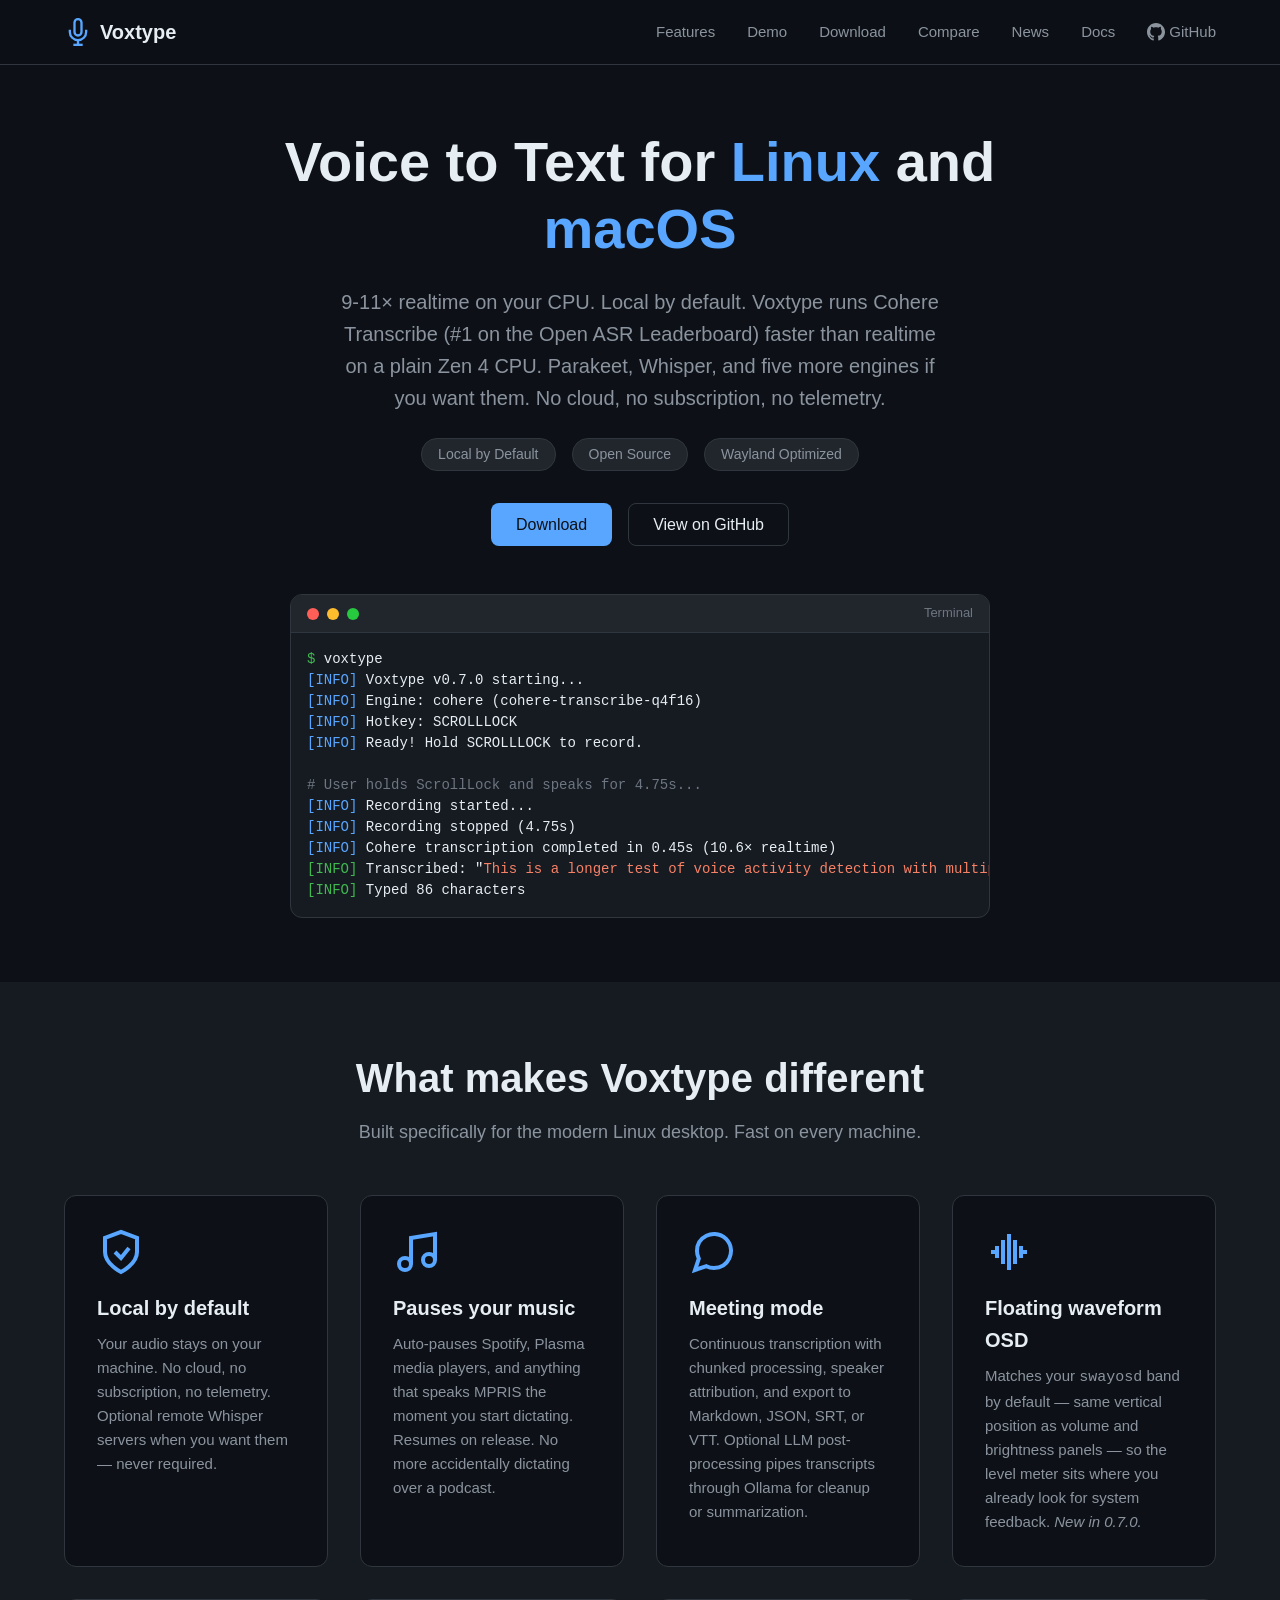
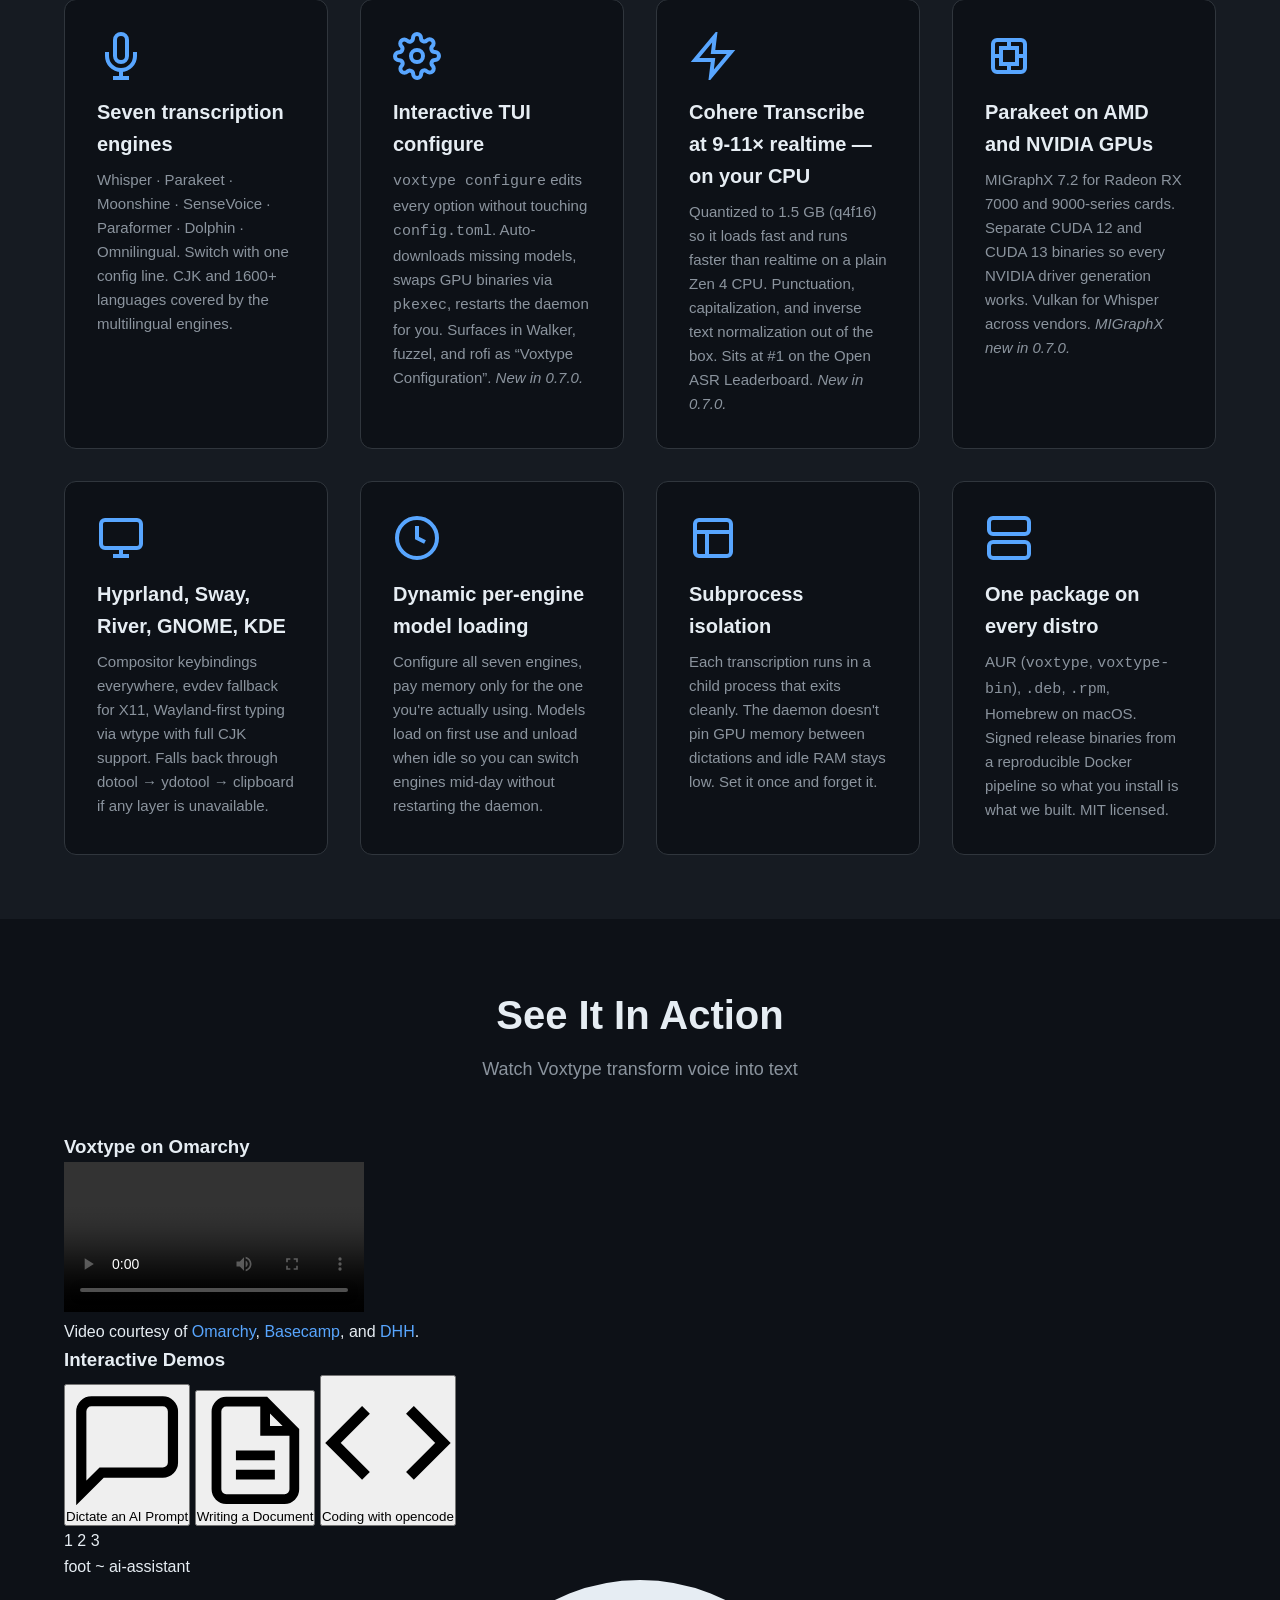
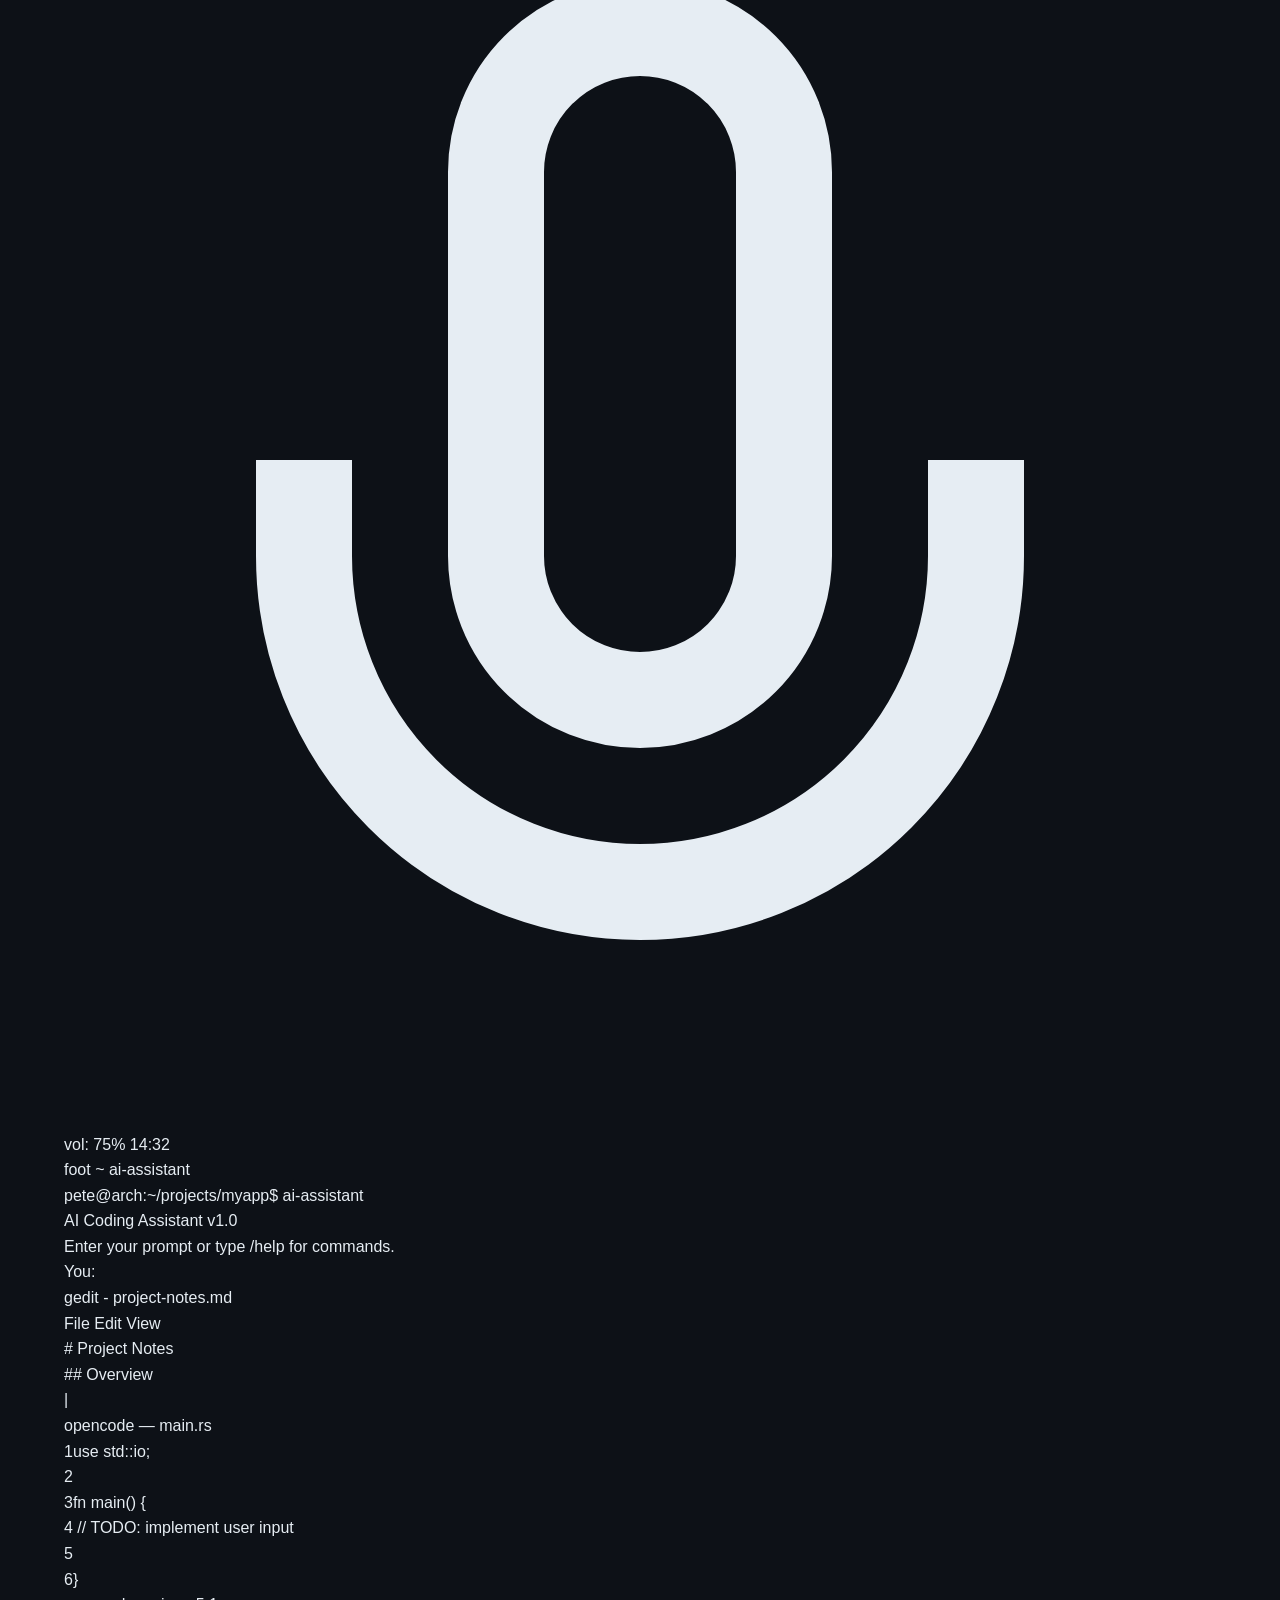
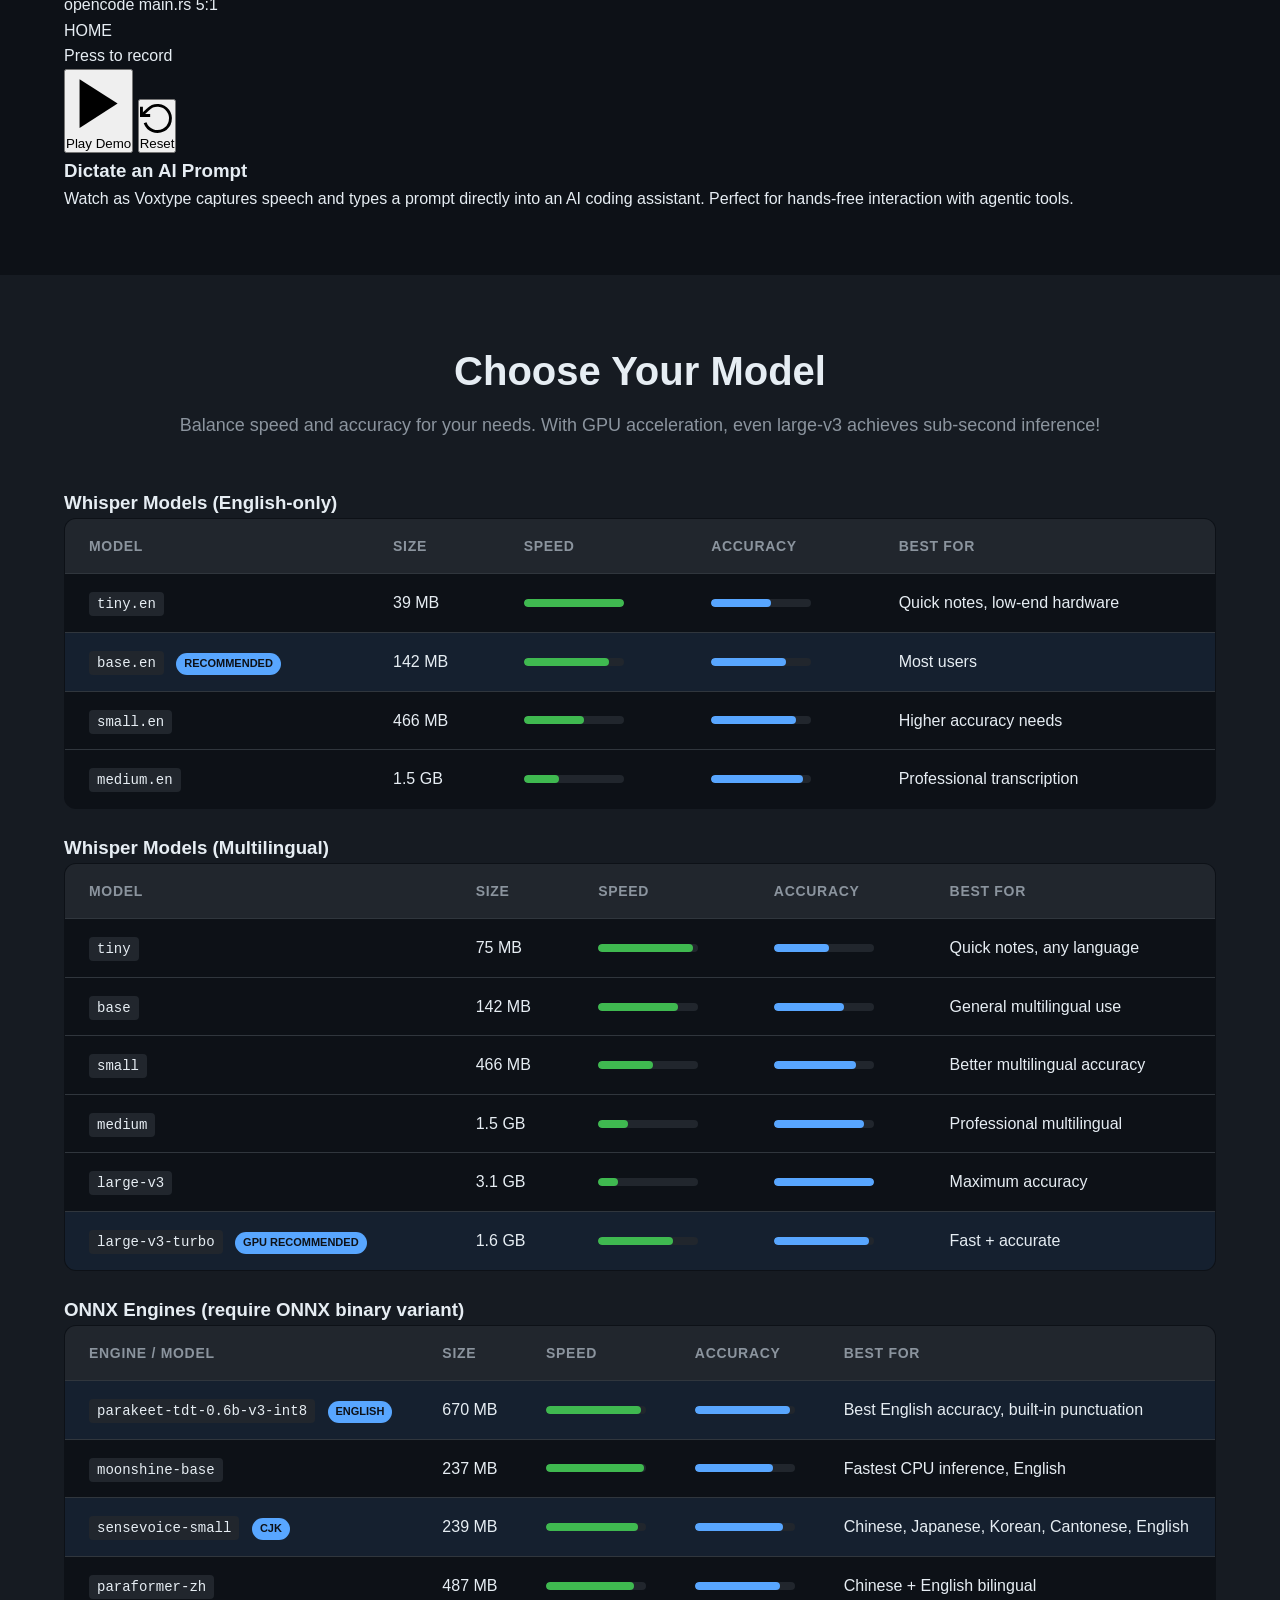
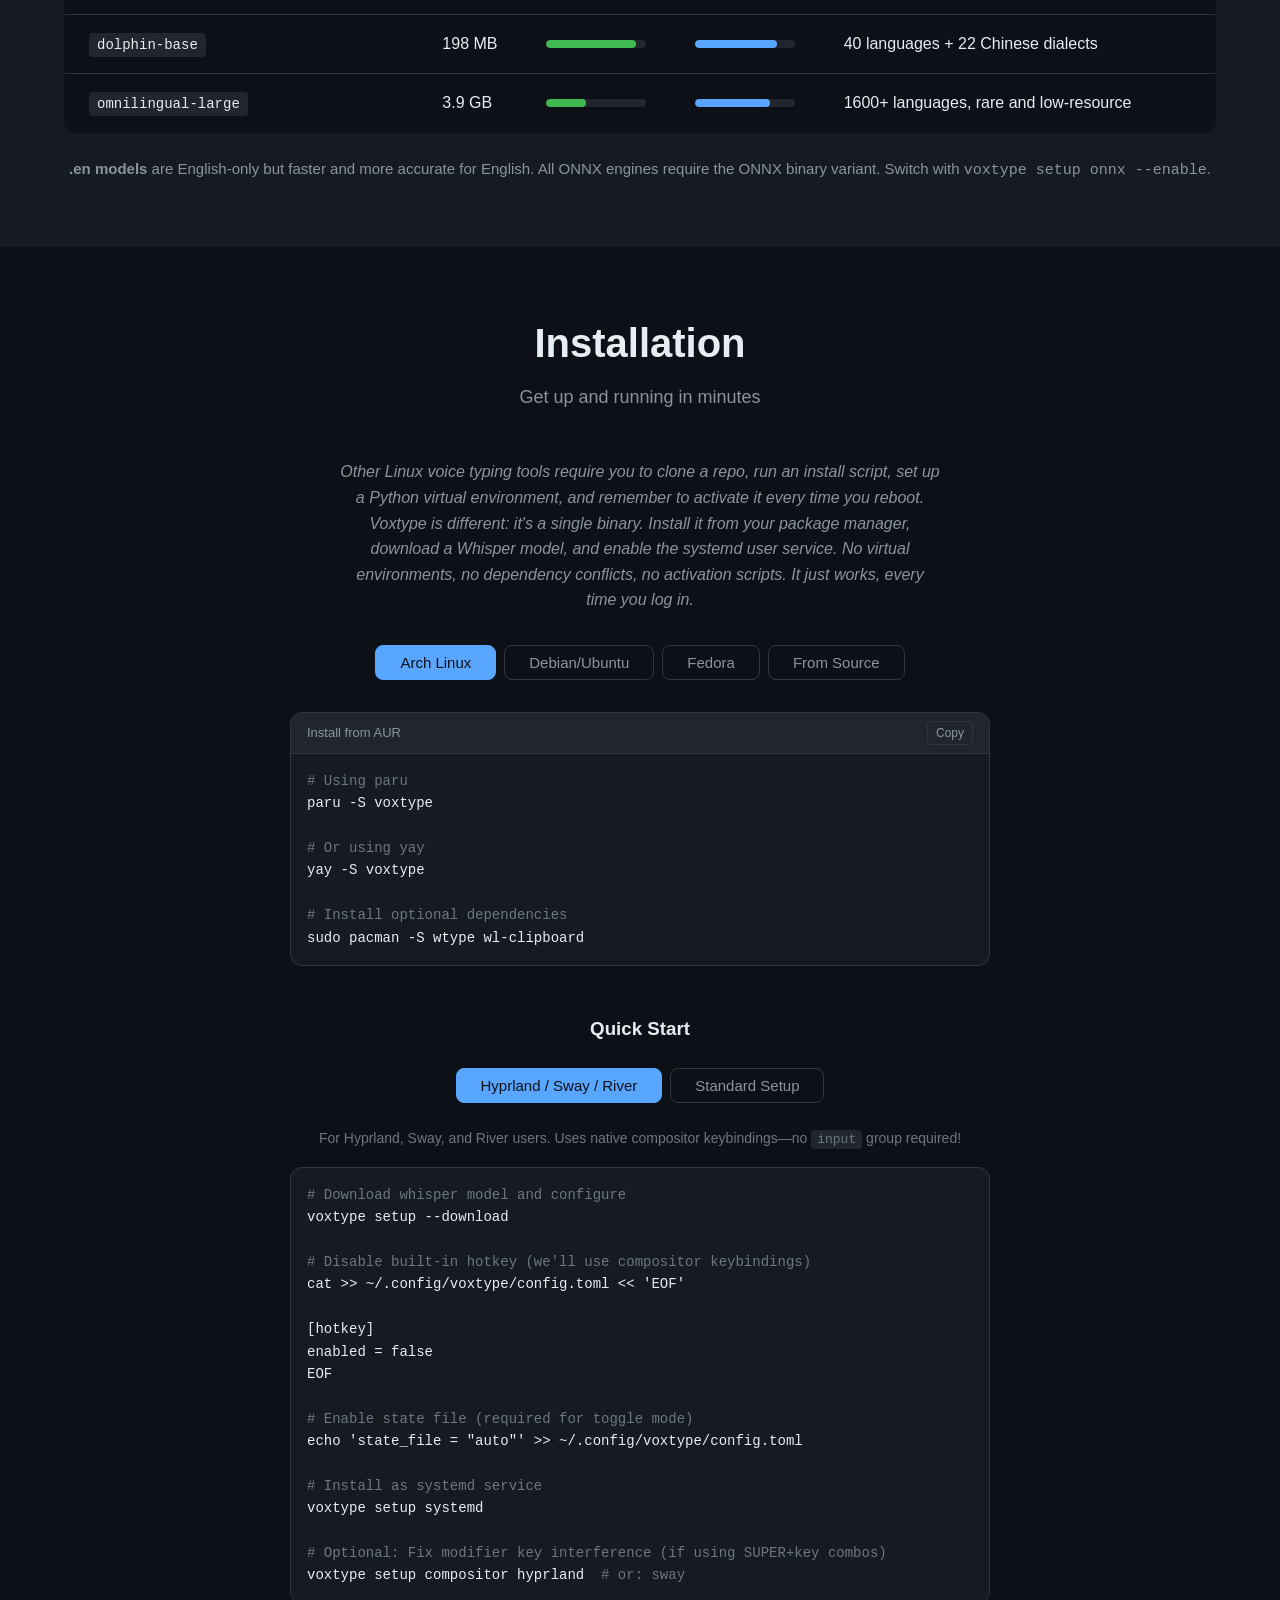
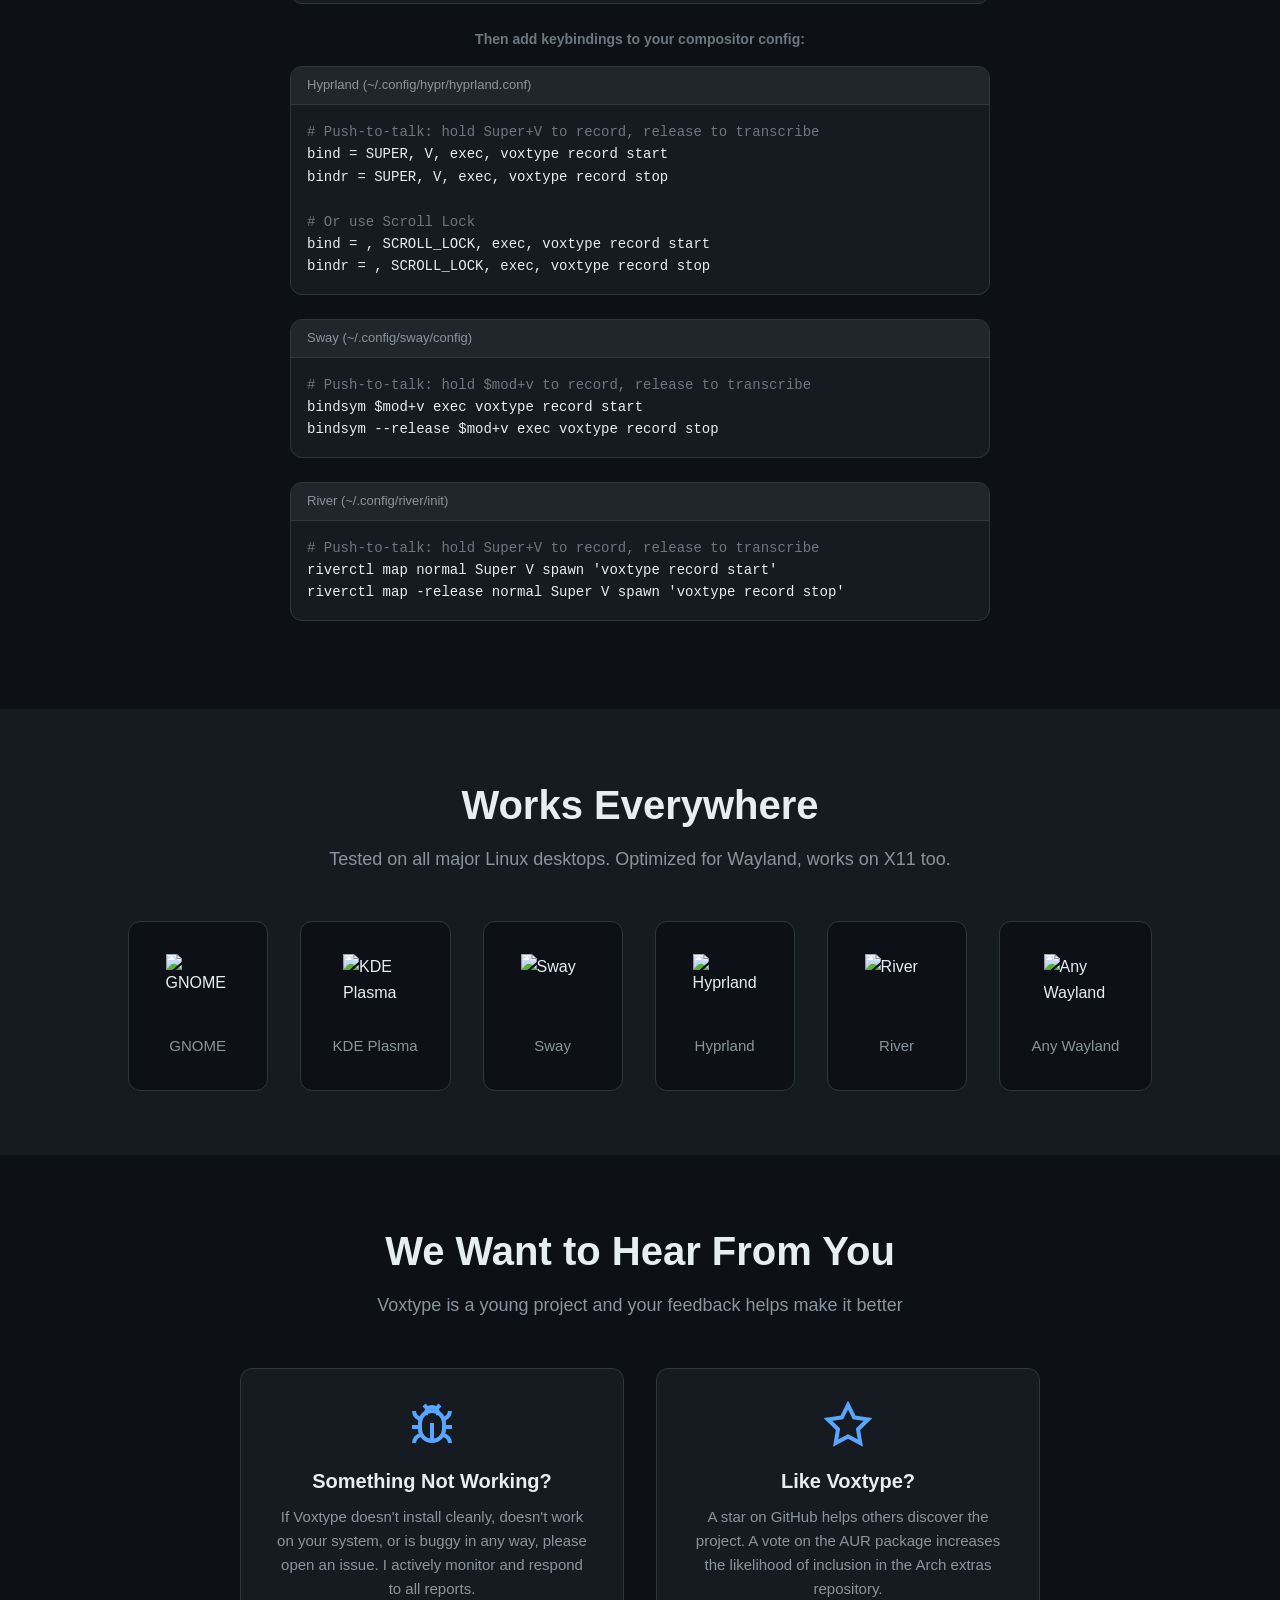
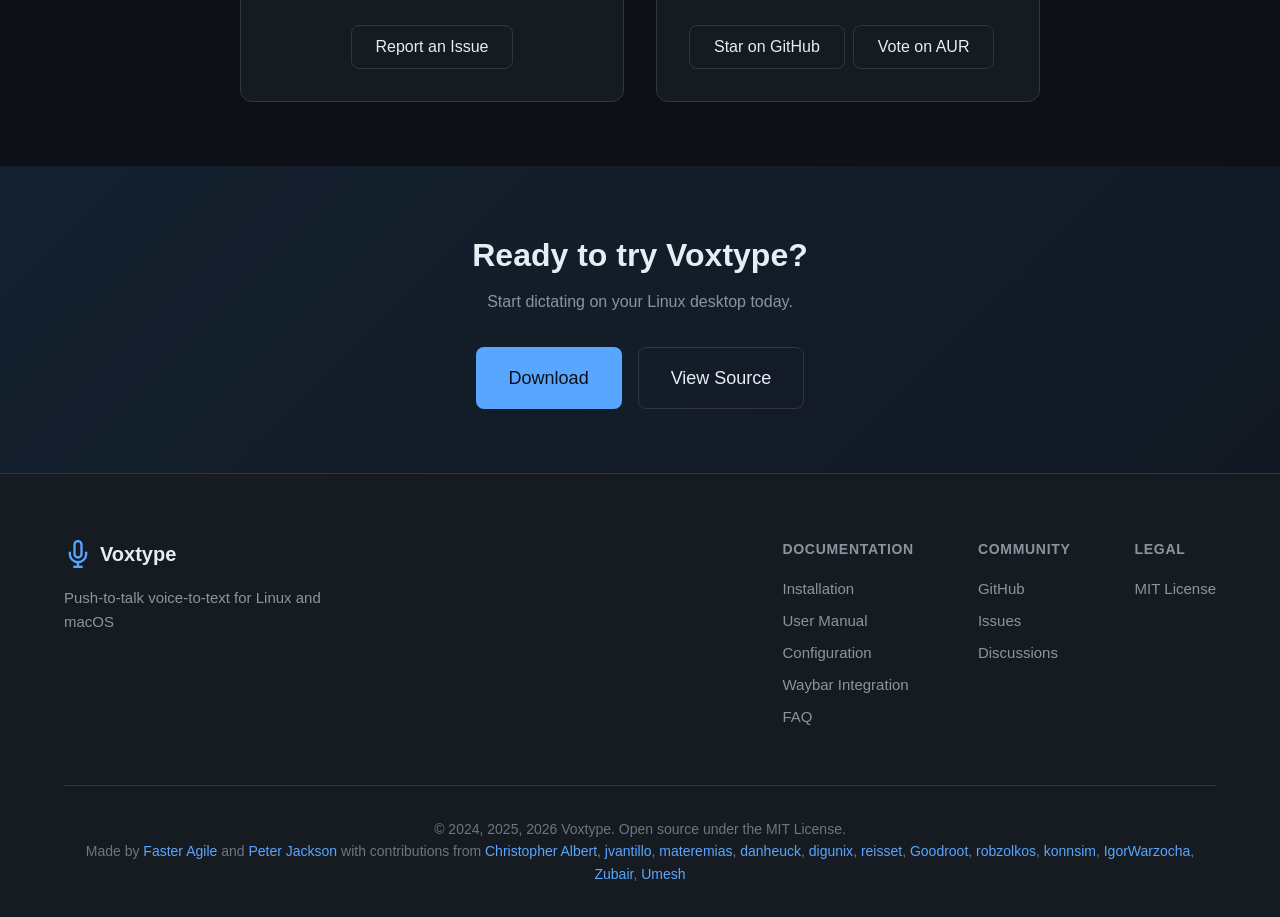
==== commit cd178340: "Reorder feature cards into 3 rows of 4 Pete's preferred grouping. Force 4 columns at >=1080px viewpo" ====
--- a/website/index.html
+++ b/website/index.html
@@ -61,11 +61,13 @@
         <div class="hero-content">
             <h1>Voice to Text for <span class="highlight">Linux</span> and <span class="highlight">macOS</span></h1>
             <p class="hero-subtitle">
-                Push-to-talk voice-to-text that works on any desktop.
-                Hold a key, speak, release. Your words appear at the cursor.
+                9-11&times; realtime on your CPU. Local by default.
+                Voxtype runs Cohere Transcribe (#1 on the Open ASR Leaderboard) faster than realtime
+                on a plain Zen 4 CPU. Parakeet, Whisper, and five more engines if you want them.
+                No cloud, no subscription, no telemetry.
             </p>
             <div class="hero-badges">
-                <span class="badge">Fully Offline</span>
+                <span class="badge">Local by Default</span>
                 <span class="badge">Open Source</span>
                 <span class="badge">Wayland Optimized</span>
             </div>
@@ -82,17 +84,17 @@
                 </div>
                 <div class="terminal-body">
                     <pre><code><span class="prompt">$</span> voxtype
-<span class="info">[INFO]</span> Voxtype v0.6.0 starting...
-<span class="info">[INFO]</span> Using model: base.en
+<span class="info">[INFO]</span> Voxtype v0.7.0 starting...
+<span class="info">[INFO]</span> Engine: cohere (cohere-transcribe-q4f16)
 <span class="info">[INFO]</span> Hotkey: SCROLLLOCK
 <span class="info">[INFO]</span> Ready! Hold SCROLLLOCK to record.
 
-<span class="comment"># User holds ScrollLock and speaks...</span>
+<span class="comment"># User holds ScrollLock and speaks for 4.75s...</span>
 <span class="info">[INFO]</span> Recording started...
-<span class="info">[INFO]</span> Recording stopped (2.1s)
-<span class="info">[INFO]</span> Transcribing...
-<span class="success">[INFO]</span> Transcribed: "<span class="output">Hello world, this is a test.</span>"
-<span class="success">[INFO]</span> Typed 30 characters</code></pre>
+<span class="info">[INFO]</span> Recording stopped (4.75s)
+<span class="info">[INFO]</span> Cohere transcription completed in 0.45s (10.6&times; realtime)
+<span class="success">[INFO]</span> Transcribed: "<span class="output">This is a longer test of voice activity detection with multiple words and phrases.</span>"
+<span class="success">[INFO]</span> Typed 86 characters</code></pre>
                 </div>
             </div>
         </div>
@@ -101,52 +103,72 @@
     <!-- Features Section -->
     <section id="features" class="features">
         <div class="container">
-            <h2>Why Voxtype?</h2>
-            <p class="section-subtitle">Built specifically for the modern Linux desktop</p>
+            <h2>What makes Voxtype different</h2>
+            <p class="section-subtitle">Built specifically for the modern Linux desktop. Fast on every machine.</p>
 
             <div class="feature-grid">
                 <div class="feature-card">
                     <div class="feature-icon">
                         <svg viewBox="0 0 24 24" fill="none" stroke="currentColor" stroke-width="2">
-                            <rect x="2" y="3" width="20" height="14" rx="2" ry="2"/>
-                            <line x1="8" y1="21" x2="16" y2="21"/>
-                            <line x1="12" y1="17" x2="12" y2="21"/>
-                        </svg>
-                    </div>
-                    <h3>Works on Any Linux Desktop</h3>
-                    <p>
-                        Works on GNOME, KDE, Sway, Hyprland, River—Wayland or X11.
-                        Use built-in hotkeys or native compositor keybindings.
+                            <path d="M12 22s8-4 8-10V5l-8-3-8 3v7c0 6 8 10 8 10z"/>
+                            <polyline points="9 12 12 15 16 10"/>
+                        </svg>
+                    </div>
+                    <h3>Local by default</h3>
+                    <p>
+                        Your audio stays on your machine. No cloud, no subscription, no telemetry.
+                        Optional remote Whisper servers when you want them &mdash; never required.
                     </p>
                 </div>
 
                 <div class="feature-card">
                     <div class="feature-icon">
                         <svg viewBox="0 0 24 24" fill="none" stroke="currentColor" stroke-width="2">
-                            <rect x="3" y="11" width="18" height="10" rx="2"/>
-                            <rect x="7" y="7" width="3" height="4"/>
-                            <rect x="14" y="7" width="3" height="4"/>
-                            <line x1="12" y1="3" x2="12" y2="7"/>
-                        </svg>
-                    </div>
-                    <h3>Native Hyprland, Sway & River Support</h3>
-                    <p>
-                        Use your compositor's keybindings instead of evdev—no <code>input</code> group required.
-                        Bind any key combo like <code>Super+V</code> for push-to-talk.
+                            <path d="M9 18V5l12-2v13"/>
+                            <circle cx="6" cy="18" r="3"/>
+                            <circle cx="18" cy="16" r="3"/>
+                        </svg>
+                    </div>
+                    <h3>Pauses your music</h3>
+                    <p>
+                        Auto-pauses Spotify, Plasma media players, and anything that speaks MPRIS
+                        the moment you start dictating. Resumes on release. No more accidentally
+                        dictating over a podcast.
                     </p>
                 </div>
 
                 <div class="feature-card">
                     <div class="feature-icon">
                         <svg viewBox="0 0 24 24" fill="none" stroke="currentColor" stroke-width="2">
-                            <path d="M12 22s8-4 8-10V5l-8-3-8 3v7c0 6 8 10 8 10z"/>
-                            <polyline points="9 12 12 15 16 10"/>
-                        </svg>
-                    </div>
-                    <h3>Fully Offline & Private</h3>
-                    <p>
-                        All speech recognition happens locally using whisper.cpp.
-                        Your voice never leaves your machine. No cloud, no subscriptions, no tracking.
+                            <path d="M21 11.5a8.38 8.38 0 0 1-.9 3.8 8.5 8.5 0 0 1-7.6 4.7 8.38 8.38 0 0 1-3.8-.9L3 21l1.9-5.7a8.38 8.38 0 0 1-.9-3.8 8.5 8.5 0 0 1 4.7-7.6 8.38 8.38 0 0 1 3.8-.9h.5a8.48 8.48 0 0 1 8 8v.5z"/>
+                        </svg>
+                    </div>
+                    <h3>Meeting mode</h3>
+                    <p>
+                        Continuous transcription with chunked processing, speaker attribution,
+                        and export to Markdown, JSON, SRT, or VTT. Optional LLM post-processing
+                        pipes transcripts through Ollama for cleanup or summarization.
+                    </p>
+                </div>
+
+                <div class="feature-card">
+                    <div class="feature-icon">
+                        <svg viewBox="0 0 24 24" fill="none" stroke="currentColor" stroke-width="2">
+                            <line x1="3" y1="12" x2="6" y2="12"/>
+                            <line x1="6" y1="9" x2="6" y2="15"/>
+                            <line x1="9" y1="6" x2="9" y2="18"/>
+                            <line x1="12" y1="3" x2="12" y2="21"/>
+                            <line x1="15" y1="6" x2="15" y2="18"/>
+                            <line x1="18" y1="9" x2="18" y2="15"/>
+                            <line x1="21" y1="12" x2="18" y2="12"/>
+                        </svg>
+                    </div>
+                    <h3>Floating waveform OSD</h3>
+                    <p>
+                        Matches your <code>swayosd</code> band by default &mdash; same vertical
+                        position as volume and brightness panels &mdash; so the level meter sits
+                        where you already look for system feedback.
+                        <em>New in 0.7.0.</em>
                     </p>
                 </div>
 
@@ -159,10 +181,11 @@
                             <line x1="8" y1="23" x2="16" y2="23"/>
                         </svg>
                     </div>
-                    <h3>Push-to-Talk</h3>
-                    <p>
-                        Natural workflow: hold a key to record, release to transcribe.
-                        No "wake words", no accidental activations, just controlled dictation.
+                    <h3>Seven transcription engines</h3>
+                    <p>
+                        Whisper &middot; Parakeet &middot; Moonshine &middot; SenseVoice &middot;
+                        Paraformer &middot; Dolphin &middot; Omnilingual. Switch with one config
+                        line. CJK and 1600+ languages covered by the multilingual engines.
                     </p>
                 </div>
 
@@ -173,37 +196,28 @@
                             <path d="M19.4 15a1.65 1.65 0 0 0 .33 1.82l.06.06a2 2 0 0 1 0 2.83 2 2 0 0 1-2.83 0l-.06-.06a1.65 1.65 0 0 0-1.82-.33 1.65 1.65 0 0 0-1 1.51V21a2 2 0 0 1-2 2 2 2 0 0 1-2-2v-.09A1.65 1.65 0 0 0 9 19.4a1.65 1.65 0 0 0-1.82.33l-.06.06a2 2 0 0 1-2.83 0 2 2 0 0 1 0-2.83l.06-.06a1.65 1.65 0 0 0 .33-1.82 1.65 1.65 0 0 0-1.51-1H3a2 2 0 0 1-2-2 2 2 0 0 1 2-2h.09A1.65 1.65 0 0 0 4.6 9a1.65 1.65 0 0 0-.33-1.82l-.06-.06a2 2 0 0 1 0-2.83 2 2 0 0 1 2.83 0l.06.06a1.65 1.65 0 0 0 1.82.33H9a1.65 1.65 0 0 0 1-1.51V3a2 2 0 0 1 2-2 2 2 0 0 1 2 2v.09a1.65 1.65 0 0 0 1 1.51 1.65 1.65 0 0 0 1.82-.33l.06-.06a2 2 0 0 1 2.83 0 2 2 0 0 1 0 2.83l-.06.06a1.65 1.65 0 0 0-.33 1.82V9a1.65 1.65 0 0 0 1.51 1H21a2 2 0 0 1 2 2 2 2 0 0 1-2 2h-.09a1.65 1.65 0 0 0-1.51 1z"/>
                         </svg>
                     </div>
-                    <h3>Highly Configurable</h3>
-                    <p>
-                        Choose your hotkey, Whisper model size, output mode (type or clipboard),
-                        and more. Works the way you want it to.
+                    <h3>Interactive TUI configure</h3>
+                    <p>
+                        <code>voxtype configure</code> edits every option without touching
+                        <code>config.toml</code>. Auto-downloads missing models, swaps GPU
+                        binaries via <code>pkexec</code>, restarts the daemon for you.
+                        Surfaces in Walker, fuzzel, and rofi as &ldquo;Voxtype Configuration&rdquo;.
+                        <em>New in 0.7.0.</em>
                     </p>
                 </div>
 
                 <div class="feature-card">
                     <div class="feature-icon">
                         <svg viewBox="0 0 24 24" fill="none" stroke="currentColor" stroke-width="2">
-                            <polyline points="16 18 22 12 16 6"/>
-                            <polyline points="8 6 2 12 8 18"/>
-                        </svg>
-                    </div>
-                    <h3>Smart Fallbacks</h3>
-                    <p>
-                        Types directly at cursor via wtype, with full CJK/Unicode support.
-                        Falls back to ydotool or clipboard. Always works, one way or another.
-                    </p>
-                </div>
-
-                <div class="feature-card">
-                    <div class="feature-icon">
-                        <svg viewBox="0 0 24 24" fill="none" stroke="currentColor" stroke-width="2">
                             <path d="M13 2L3 14h9l-1 8 10-12h-9l1-8z"/>
                         </svg>
                     </div>
-                    <h3>Fast & Lightweight</h3>
-                    <p>
-                        Written in Rust for performance. Single binary, minimal dependencies.
-                        No Python, no virtual environments—just works.
+                    <h3>Cohere Transcribe at 9-11&times; realtime &mdash; on your CPU</h3>
+                    <p>
+                        Quantized to 1.5 GB (q4f16) so it loads fast and runs faster than realtime
+                        on a plain Zen 4 CPU. Punctuation, capitalization, and inverse text
+                        normalization out of the box. Sits at #1 on the Open ASR Leaderboard.
+                        <em>New in 0.7.0.</em>
                     </p>
                 </div>
 
@@ -218,56 +232,59 @@
                             <line x1="12" y1="16" x2="12" y2="20"/>
                         </svg>
                     </div>
-                    <h3>GPU Acceleration</h3>
-                    <p>
-                        Optional Vulkan, CUDA, Metal, and ROCm support for blazing-fast inference.
-                        Sub-second transcription with large-v3-turbo on modern GPUs.
+                    <h3>Parakeet on AMD and NVIDIA GPUs</h3>
+                    <p>
+                        MIGraphX 7.2 for Radeon RX 7000 and 9000-series cards. Separate
+                        CUDA 12 and CUDA 13 binaries so every NVIDIA driver generation works.
+                        Vulkan for Whisper across vendors.
+                        <em>MIGraphX new in 0.7.0.</em>
                     </p>
                 </div>
 
                 <div class="feature-card">
                     <div class="feature-icon">
                         <svg viewBox="0 0 24 24" fill="none" stroke="currentColor" stroke-width="2">
-                            <rect x="2" y="3" width="20" height="4" rx="1"/>
-                            <rect x="4" y="9" width="4" height="4" rx="1"/>
-                            <rect x="10" y="9" width="4" height="4" rx="1"/>
-                            <rect x="16" y="9" width="4" height="4" rx="1"/>
-                            <rect x="4" y="15" width="4" height="4" rx="1"/>
-                            <rect x="10" y="15" width="4" height="4" rx="1"/>
-                        </svg>
-                    </div>
-                    <h3>Waybar Integration</h3>
-                    <p>
-                        Optional status indicator shows recording state in your bar.
-                        See when Voxtype is idle, recording, or transcribing at a glance.
-                        10 built-in icon themes (Nerd Font, Material Design, emoji, and more) or define your own.
+                            <rect x="2" y="3" width="20" height="14" rx="2" ry="2"/>
+                            <line x1="8" y1="21" x2="16" y2="21"/>
+                            <line x1="12" y1="17" x2="12" y2="21"/>
+                        </svg>
+                    </div>
+                    <h3>Hyprland, Sway, River, GNOME, KDE</h3>
+                    <p>
+                        Compositor keybindings everywhere, evdev fallback for X11, Wayland-first
+                        typing via wtype with full CJK support. Falls back through dotool
+                        &rarr; ydotool &rarr; clipboard if any layer is unavailable.
                     </p>
                 </div>
 
                 <div class="feature-card">
                     <div class="feature-icon">
                         <svg viewBox="0 0 24 24" fill="none" stroke="currentColor" stroke-width="2">
-                            <path d="M18 8A6 6 0 0 0 6 8c0 7-3 9-3 9h18s-3-2-3-9"/>
-                            <path d="M13.73 21a2 2 0 0 1-3.46 0"/>
-                        </svg>
-                    </div>
-                    <h3>Desktop Notifications</h3>
-                    <p>
-                        Configurable events surface through notify-send, so you always know
-                        when recording starts, stops, and what was transcribed.
+                            <circle cx="12" cy="12" r="10"/>
+                            <polyline points="12 6 12 12 16 14"/>
+                        </svg>
+                    </div>
+                    <h3>Dynamic per-engine model loading</h3>
+                    <p>
+                        Configure all seven engines, pay memory only for the one you're actually
+                        using. Models load on first use and unload when idle so you can switch
+                        engines mid-day without restarting the daemon.
                     </p>
                 </div>
 
                 <div class="feature-card">
                     <div class="feature-icon">
                         <svg viewBox="0 0 24 24" fill="none" stroke="currentColor" stroke-width="2">
-                            <path d="M21 11.5a8.38 8.38 0 0 1-.9 3.8 8.5 8.5 0 0 1-7.6 4.7 8.38 8.38 0 0 1-3.8-.9L3 21l1.9-5.7a8.38 8.38 0 0 1-.9-3.8 8.5 8.5 0 0 1 4.7-7.6 8.38 8.38 0 0 1 3.8-.9h.5a8.48 8.48 0 0 1 8 8v.5z"/>
-                        </svg>
-                    </div>
-                    <h3>LLM Post-Processing</h3>
-                    <p>
-                        Pipe transcriptions through local LLMs for translation, domain-specific
-                        vocabulary, or custom workflows. Falls back gracefully on errors.
+                            <rect x="3" y="3" width="18" height="18" rx="2"/>
+                            <line x1="3" y1="9" x2="21" y2="9"/>
+                            <line x1="9" y1="21" x2="9" y2="9"/>
+                        </svg>
+                    </div>
+                    <h3>Subprocess isolation</h3>
+                    <p>
+                        Each transcription runs in a child process that exits cleanly. The daemon
+                        doesn't pin GPU memory between dictations and idle RAM stays low.
+                        Set it once and forget it.
                     </p>
                 </div>
 
@@ -280,11 +297,12 @@
                             <line x1="6" y1="18" x2="6.01" y2="18"/>
                         </svg>
                     </div>
-                    <h3>Remote Whisper Servers</h3>
-                    <p>
-                        Offload transcription to a self-hosted GPU server running whisper.cpp.
-                        Use your laptop while leveraging powerful remote hardware.
-                        <em>Can also connect to cloud APIs for those who choose.</em>
+                    <h3>One package on every distro</h3>
+                    <p>
+                        AUR (<code>voxtype</code>, <code>voxtype-bin</code>),
+                        <code>.deb</code>, <code>.rpm</code>, Homebrew on macOS. Signed release
+                        binaries from a reproducible Docker pipeline so what you install is what
+                        we built. MIT licensed.
                     </p>
                 </div>
             </div>
--- a/website/css/style.css
+++ b/website/css/style.css
@@ -0,0 +1,1133 @@
+/* Voxtype Website Styles */
+
+/* ==================== Variables ==================== */
+:root {
+    /* Colors */
+    --color-bg: #0d1117;
+    --color-bg-secondary: #161b22;
+    --color-bg-tertiary: #21262d;
+    --color-border: #30363d;
+    --color-text: #e6edf3;
+    --color-text-secondary: #8b949e;
+    --color-text-muted: #6e7681;
+    --color-primary: #58a6ff;
+    --color-primary-hover: #79b8ff;
+    --color-secondary: #238636;
+    --color-secondary-hover: #2ea043;
+    --color-accent: #f78166;
+    --color-success: #3fb950;
+    --color-warning: #d29922;
+
+    /* Typography */
+    --font-sans: 'Inter', -apple-system, BlinkMacSystemFont, 'Segoe UI', Roboto, Oxygen, Ubuntu, sans-serif;
+    --font-mono: 'JetBrains Mono', 'Fira Code', 'SF Mono', Menlo, Monaco, 'Courier New', monospace;
+
+    /* Spacing */
+    --space-xs: 0.25rem;
+    --space-sm: 0.5rem;
+    --space-md: 1rem;
+    --space-lg: 1.5rem;
+    --space-xl: 2rem;
+    --space-2xl: 3rem;
+    --space-3xl: 4rem;
+
+    /* Borders */
+    --radius-sm: 4px;
+    --radius-md: 8px;
+    --radius-lg: 12px;
+    --radius-xl: 16px;
+
+    /* Transitions */
+    --transition-fast: 150ms ease;
+    --transition-normal: 250ms ease;
+
+    /* Container */
+    --container-max: 1200px;
+}
+
+/* ==================== Reset ==================== */
+*, *::before, *::after {
+    box-sizing: border-box;
+}
+
+* {
+    margin: 0;
+    padding: 0;
+}
+
+html {
+    scroll-behavior: smooth;
+}
+
+body {
+    font-family: var(--font-sans);
+    background: var(--color-bg);
+    color: var(--color-text);
+    line-height: 1.6;
+    -webkit-font-smoothing: antialiased;
+    -moz-osx-font-smoothing: grayscale;
+}
+
+img, svg {
+    display: block;
+    max-width: 100%;
+}
+
+a {
+    color: var(--color-primary);
+    text-decoration: none;
+    transition: color var(--transition-fast);
+}
+
+a:hover {
+    color: var(--color-primary-hover);
+}
+
+code, pre {
+    font-family: var(--font-mono);
+}
+
+/* ==================== Utilities ==================== */
+.container {
+    max-width: var(--container-max);
+    margin: 0 auto;
+    padding: 0 var(--space-lg);
+}
+
+.section-subtitle {
+    color: var(--color-text-secondary);
+    font-size: 1.125rem;
+    margin-bottom: var(--space-2xl);
+}
+
+/* ==================== Buttons ==================== */
+.btn {
+    display: inline-flex;
+    align-items: center;
+    gap: var(--space-sm);
+    padding: var(--space-sm) var(--space-lg);
+    font-size: 1rem;
+    font-weight: 500;
+    border-radius: var(--radius-md);
+    border: 1px solid transparent;
+    cursor: pointer;
+    transition: all var(--transition-fast);
+}
+
+.btn-primary {
+    background: var(--color-primary);
+    color: var(--color-bg);
+}
+
+.btn-primary:hover {
+    background: var(--color-primary-hover);
+    color: var(--color-bg);
+}
+
+.btn-secondary {
+    background: transparent;
+    border-color: var(--color-border);
+    color: var(--color-text);
+}
+
+.btn-secondary:hover {
+    background: var(--color-bg-tertiary);
+    border-color: var(--color-text-secondary);
+    color: var(--color-text);
+}
+
+.btn-large {
+    padding: var(--space-md) var(--space-xl);
+    font-size: 1.125rem;
+}
+
+/* ==================== Navigation ==================== */
+.navbar {
+    position: fixed;
+    top: 0;
+    left: 0;
+    right: 0;
+    background: rgba(13, 17, 23, 0.95);
+    backdrop-filter: blur(10px);
+    border-bottom: 1px solid var(--color-border);
+    z-index: 1000;
+}
+
+.nav-container {
+    max-width: var(--container-max);
+    margin: 0 auto;
+    padding: var(--space-md) var(--space-lg);
+    display: flex;
+    align-items: center;
+    justify-content: space-between;
+}
+
+.nav-logo {
+    display: flex;
+    align-items: center;
+    gap: var(--space-sm);
+    font-size: 1.25rem;
+    font-weight: 600;
+    color: var(--color-text);
+}
+
+.nav-logo:hover {
+    color: var(--color-text);
+}
+
+.logo-icon {
+    width: 28px;
+    height: 28px;
+    color: var(--color-primary);
+}
+
+.nav-links {
+    display: flex;
+    align-items: center;
+    gap: var(--space-xl);
+}
+
+.nav-links a {
+    color: var(--color-text-secondary);
+    font-size: 0.9375rem;
+}
+
+.nav-links a:hover {
+    color: var(--color-text);
+}
+
+.nav-github {
+    display: flex;
+    align-items: center;
+    gap: var(--space-xs);
+}
+
+.nav-github svg {
+    width: 18px;
+    height: 18px;
+}
+
+.nav-toggle {
+    display: none;
+    flex-direction: column;
+    gap: 4px;
+    background: none;
+    border: none;
+    cursor: pointer;
+    padding: var(--space-sm);
+}
+
+.nav-toggle span {
+    display: block;
+    width: 24px;
+    height: 2px;
+    background: var(--color-text);
+    transition: var(--transition-fast);
+}
+
+/* ==================== Hero ==================== */
+.hero {
+    padding: 8rem var(--space-lg) var(--space-3xl);
+    text-align: center;
+}
+
+.hero-content {
+    max-width: 900px;
+    margin: 0 auto;
+}
+
+.hero h1 {
+    font-size: clamp(2rem, 5vw, 3.5rem);
+    font-weight: 700;
+    line-height: 1.2;
+    margin-bottom: var(--space-lg);
+}
+
+.highlight {
+    color: var(--color-primary);
+}
+
+.hero-subtitle {
+    font-size: 1.25rem;
+    color: var(--color-text-secondary);
+    max-width: 600px;
+    margin: 0 auto var(--space-lg);
+}
+
+.hero-badges {
+    display: flex;
+    justify-content: center;
+    gap: var(--space-md);
+    margin-bottom: var(--space-xl);
+    flex-wrap: wrap;
+}
+
+.badge {
+    padding: var(--space-xs) var(--space-md);
+    background: var(--color-bg-tertiary);
+    border: 1px solid var(--color-border);
+    border-radius: var(--radius-xl);
+    font-size: 0.875rem;
+    color: var(--color-text-secondary);
+}
+
+.hero-cta {
+    display: flex;
+    justify-content: center;
+    gap: var(--space-md);
+    margin-bottom: var(--space-2xl);
+    flex-wrap: wrap;
+}
+
+/* Terminal */
+.hero-terminal {
+    max-width: 700px;
+    margin: 0 auto;
+    background: var(--color-bg-secondary);
+    border: 1px solid var(--color-border);
+    border-radius: var(--radius-lg);
+    overflow: hidden;
+    text-align: left;
+}
+
+.terminal-header {
+    display: flex;
+    align-items: center;
+    gap: var(--space-sm);
+    padding: var(--space-sm) var(--space-md);
+    background: var(--color-bg-tertiary);
+    border-bottom: 1px solid var(--color-border);
+}
+
+.terminal-dot {
+    width: 12px;
+    height: 12px;
+    border-radius: 50%;
+}
+
+.terminal-dot.red { background: #ff5f56; }
+.terminal-dot.yellow { background: #ffbd2e; }
+.terminal-dot.green { background: #27c93f; }
+
+.terminal-title {
+    margin-left: auto;
+    font-size: 0.8125rem;
+    color: var(--color-text-muted);
+}
+
+.terminal-body {
+    padding: var(--space-md);
+    overflow-x: auto;
+}
+
+.terminal-body pre {
+    margin: 0;
+    font-size: 0.875rem;
+    line-height: 1.5;
+}
+
+.terminal-body .prompt { color: var(--color-success); }
+.terminal-body .info { color: var(--color-primary); }
+.terminal-body .success { color: var(--color-success); }
+.terminal-body .comment { color: var(--color-text-muted); }
+.terminal-body .output { color: var(--color-accent); }
+
+/* ==================== Features ==================== */
+.features {
+    padding: var(--space-3xl) var(--space-lg);
+    background: var(--color-bg-secondary);
+}
+
+.features h2 {
+    text-align: center;
+    font-size: 2.5rem;
+    margin-bottom: var(--space-sm);
+}
+
+.features .section-subtitle {
+    text-align: center;
+}
+
+.feature-grid {
+    display: grid;
+    /* Auto-fit handles small viewports gracefully (1 col on phones, 2 on
+       tablets). The desktop override below pins exactly 4 columns at
+       >=1080px so the 12 cards land in three even rows. */
+    grid-template-columns: repeat(auto-fit, minmax(260px, 1fr));
+    gap: var(--space-xl);
+}
+
+@media (min-width: 1080px) {
+    .feature-grid {
+        grid-template-columns: repeat(4, 1fr);
+    }
+}
+
+.feature-card {
+    padding: var(--space-xl);
+    background: var(--color-bg);
+    border: 1px solid var(--color-border);
+    border-radius: var(--radius-lg);
+    transition: border-color var(--transition-fast);
+}
+
+.feature-card:hover {
+    border-color: var(--color-primary);
+}
+
+.feature-icon {
+    width: 48px;
+    height: 48px;
+    margin-bottom: var(--space-md);
+    color: var(--color-primary);
+}
+
+.feature-icon svg {
+    width: 100%;
+    height: 100%;
+}
+
+.feature-card h3 {
+    font-size: 1.25rem;
+    margin-bottom: var(--space-sm);
+}
+
+.feature-card p {
+    color: var(--color-text-secondary);
+    font-size: 0.9375rem;
+}
+
+/* ==================== Demo ==================== */
+.demo {
+    padding: var(--space-3xl) var(--space-lg);
+}
+
+.demo h2 {
+    text-align: center;
+    font-size: 2.5rem;
+    margin-bottom: var(--space-sm);
+}
+
+.demo .section-subtitle {
+    text-align: center;
+}
+
+.demo-steps {
+    display: grid;
+    grid-template-columns: repeat(auto-fit, minmax(250px, 1fr));
+    gap: var(--space-xl);
+    max-width: 1000px;
+    margin: 0 auto;
+}
+
+.demo-step {
+    text-align: center;
+}
+
+.step-number {
+    width: 48px;
+    height: 48px;
+    margin: 0 auto var(--space-md);
+    display: flex;
+    align-items: center;
+    justify-content: center;
+    background: var(--color-primary);
+    color: var(--color-bg);
+    font-size: 1.5rem;
+    font-weight: 700;
+    border-radius: 50%;
+}
+
+.step-content h3 {
+    font-size: 1.125rem;
+    margin-bottom: var(--space-sm);
+}
+
+.step-content p {
+    color: var(--color-text-secondary);
+    font-size: 0.9375rem;
+    margin-bottom: var(--space-md);
+}
+
+.step-visual {
+    height: 80px;
+    display: flex;
+    align-items: center;
+    justify-content: center;
+}
+
+/* Key animation */
+.key-animation {
+    display: flex;
+    flex-direction: column;
+    align-items: center;
+    gap: var(--space-xs);
+}
+
+.key {
+    padding: var(--space-sm) var(--space-md);
+    background: var(--color-bg-tertiary);
+    border: 2px solid var(--color-border);
+    border-radius: var(--radius-sm);
+    font-family: var(--font-mono);
+    font-size: 0.875rem;
+    animation: keyPulse 2s ease-in-out infinite;
+}
+
+.key-state {
+    font-size: 0.75rem;
+    color: var(--color-success);
+    animation: fadeInOut 2s ease-in-out infinite;
+}
+
+@keyframes keyPulse {
+    0%, 100% { border-color: var(--color-border); }
+    50% { border-color: var(--color-primary); box-shadow: 0 0 10px rgba(88, 166, 255, 0.3); }
+}
+
+@keyframes fadeInOut {
+    0%, 100% { opacity: 0.5; }
+    50% { opacity: 1; }
+}
+
+/* Waveform animation */
+.waveform {
+    display: flex;
+    align-items: center;
+    gap: 4px;
+    height: 40px;
+}
+
+.wave-bar {
+    width: 4px;
+    height: 100%;
+    background: var(--color-primary);
+    border-radius: 2px;
+    animation: wave 1s ease-in-out infinite;
+}
+
+.wave-bar:nth-child(1) { animation-delay: 0s; }
+.wave-bar:nth-child(2) { animation-delay: 0.1s; }
+.wave-bar:nth-child(3) { animation-delay: 0.2s; }
+.wave-bar:nth-child(4) { animation-delay: 0.3s; }
+.wave-bar:nth-child(5) { animation-delay: 0.2s; }
+.wave-bar:nth-child(6) { animation-delay: 0.1s; }
+.wave-bar:nth-child(7) { animation-delay: 0s; }
+
+@keyframes wave {
+    0%, 100% { transform: scaleY(0.3); }
+    50% { transform: scaleY(1); }
+}
+
+/* Processing animation */
+.processing-animation {
+    display: flex;
+    align-items: center;
+    gap: var(--space-md);
+    color: var(--color-text-secondary);
+    font-size: 0.875rem;
+}
+
+.spinner {
+    width: 24px;
+    height: 24px;
+    border: 2px solid var(--color-border);
+    border-top-color: var(--color-primary);
+    border-radius: 50%;
+    animation: spin 1s linear infinite;
+}
+
+@keyframes spin {
+    to { transform: rotate(360deg); }
+}
+
+/* Typing animation */
+.typing-animation {
+    font-family: var(--font-mono);
+    font-size: 1rem;
+}
+
+.typed-text::after {
+    content: 'Hello world';
+    animation: typing 3s steps(11) infinite;
+    overflow: hidden;
+    white-space: nowrap;
+    display: inline-block;
+    max-width: 0;
+}
+
+@keyframes typing {
+    0%, 10% { max-width: 0; }
+    50%, 100% { max-width: 11ch; }
+}
+
+.cursor {
+    animation: blink 0.7s step-end infinite;
+}
+
+@keyframes blink {
+    0%, 100% { opacity: 1; }
+    50% { opacity: 0; }
+}
+
+/* ==================== Models ==================== */
+.models {
+    padding: var(--space-3xl) var(--space-lg);
+    background: var(--color-bg-secondary);
+}
+
+.models h2 {
+    text-align: center;
+    font-size: 2.5rem;
+    margin-bottom: var(--space-sm);
+}
+
+.models .section-subtitle {
+    text-align: center;
+}
+
+.model-table-wrapper {
+    overflow-x: auto;
+    margin-bottom: var(--space-lg);
+}
+
+.model-table {
+    width: 100%;
+    border-collapse: collapse;
+    background: var(--color-bg);
+    border: 1px solid var(--color-border);
+    border-radius: var(--radius-lg);
+    overflow: hidden;
+}
+
+.model-table th,
+.model-table td {
+    padding: var(--space-md) var(--space-lg);
+    text-align: left;
+    border-bottom: 1px solid var(--color-border);
+}
+
+.model-table th {
+    background: var(--color-bg-tertiary);
+    font-weight: 600;
+    font-size: 0.875rem;
+    color: var(--color-text-secondary);
+    text-transform: uppercase;
+    letter-spacing: 0.05em;
+}
+
+.model-table tr:last-child td {
+    border-bottom: none;
+}
+
+.model-table tr.recommended {
+    background: rgba(88, 166, 255, 0.1);
+}
+
+.model-table code {
+    padding: var(--space-xs) var(--space-sm);
+    background: var(--color-bg-tertiary);
+    border-radius: var(--radius-sm);
+    font-size: 0.875rem;
+}
+
+.rec-badge {
+    display: inline-block;
+    margin-left: var(--space-sm);
+    padding: 2px var(--space-sm);
+    background: var(--color-primary);
+    color: var(--color-bg);
+    font-size: 0.6875rem;
+    font-weight: 600;
+    border-radius: var(--radius-xl);
+    text-transform: uppercase;
+}
+
+.speed-bar,
+.accuracy-bar {
+    width: 100px;
+    height: 8px;
+    background: var(--color-bg-tertiary);
+    border-radius: var(--radius-xl);
+    overflow: hidden;
+}
+
+.speed-fill {
+    height: 100%;
+    background: var(--color-success);
+    border-radius: var(--radius-xl);
+}
+
+.accuracy-fill {
+    height: 100%;
+    background: var(--color-primary);
+    border-radius: var(--radius-xl);
+}
+
+.model-note {
+    text-align: center;
+    color: var(--color-text-secondary);
+    font-size: 0.9375rem;
+}
+
+/* ==================== Install ==================== */
+.install {
+    padding: var(--space-3xl) var(--space-lg);
+}
+
+.install h2 {
+    text-align: center;
+    font-size: 2.5rem;
+    margin-bottom: var(--space-sm);
+}
+
+.install .section-subtitle {
+    text-align: center;
+}
+
+.install-pitch {
+    text-align: center;
+    color: var(--color-text-secondary);
+    font-size: 1rem;
+    max-width: 600px;
+    margin: 0 auto var(--space-xl);
+    font-style: italic;
+}
+
+.install-tabs {
+    display: flex;
+    justify-content: center;
+    gap: var(--space-sm);
+    margin-bottom: var(--space-xl);
+    flex-wrap: wrap;
+}
+
+.tab-btn {
+    padding: var(--space-sm) var(--space-lg);
+    background: transparent;
+    border: 1px solid var(--color-border);
+    border-radius: var(--radius-md);
+    color: var(--color-text-secondary);
+    font-size: 0.9375rem;
+    cursor: pointer;
+    transition: all var(--transition-fast);
+}
+
+.tab-btn:hover {
+    border-color: var(--color-text-secondary);
+    color: var(--color-text);
+}
+
+.tab-btn.active {
+    background: var(--color-primary);
+    border-color: var(--color-primary);
+    color: var(--color-bg);
+}
+
+.tab-content {
+    display: none;
+}
+
+.tab-content.active {
+    display: block;
+}
+
+.install-note {
+    font-size: 0.875rem;
+    color: var(--color-text-muted);
+    margin-bottom: var(--space-sm);
+    text-align: center;
+}
+
+/* Setup tabs (Standard vs Hyprland/Sway) */
+.setup-tabs {
+    display: flex;
+    justify-content: center;
+    gap: var(--space-sm);
+    margin-bottom: var(--space-lg);
+    flex-wrap: wrap;
+}
+
+.setup-tab-btn {
+    padding: var(--space-sm) var(--space-lg);
+    background: transparent;
+    border: 1px solid var(--color-border);
+    border-radius: var(--radius-md);
+    color: var(--color-text-secondary);
+    font-size: 0.9375rem;
+    cursor: pointer;
+    transition: all var(--transition-fast);
+}
+
+.setup-tab-btn:hover {
+    border-color: var(--color-text-secondary);
+    color: var(--color-text);
+}
+
+.setup-tab-btn.active {
+    background: var(--color-primary);
+    border-color: var(--color-primary);
+    color: var(--color-bg);
+}
+
+.setup-content {
+    display: none;
+}
+
+.setup-content.active {
+    display: block;
+}
+
+.setup-note {
+    font-size: 0.875rem;
+    color: var(--color-text-muted);
+    margin-bottom: var(--space-md);
+    text-align: center;
+}
+
+.setup-note code {
+    background: var(--color-bg-tertiary);
+    padding: 0.125rem 0.375rem;
+    border-radius: var(--radius-sm);
+    font-size: 0.8125rem;
+}
+
+.code-block {
+    max-width: 700px;
+    margin: 0 auto var(--space-lg);
+    background: var(--color-bg-secondary);
+    border: 1px solid var(--color-border);
+    border-radius: var(--radius-lg);
+    overflow: hidden;
+}
+
+.code-header {
+    display: flex;
+    justify-content: space-between;
+    align-items: center;
+    padding: var(--space-sm) var(--space-md);
+    background: var(--color-bg-tertiary);
+    border-bottom: 1px solid var(--color-border);
+    font-size: 0.8125rem;
+    color: var(--color-text-secondary);
+}
+
+.copy-btn {
+    padding: var(--space-xs) var(--space-sm);
+    background: transparent;
+    border: 1px solid var(--color-border);
+    border-radius: var(--radius-sm);
+    color: var(--color-text-secondary);
+    font-size: 0.75rem;
+    cursor: pointer;
+    transition: all var(--transition-fast);
+}
+
+.copy-btn:hover {
+    border-color: var(--color-text-secondary);
+    color: var(--color-text);
+}
+
+.code-block pre {
+    padding: var(--space-md);
+    overflow-x: auto;
+    font-size: 0.875rem;
+    line-height: 1.6;
+}
+
+.code-block .comment {
+    color: var(--color-text-muted);
+}
+
+.post-install {
+    max-width: 700px;
+    margin: var(--space-2xl) auto 0;
+}
+
+.post-install h3 {
+    text-align: center;
+    margin-bottom: var(--space-lg);
+}
+
+/* ==================== Compositors ==================== */
+.compositors {
+    padding: var(--space-3xl) var(--space-lg);
+    background: var(--color-bg-secondary);
+}
+
+.compositors h2 {
+    text-align: center;
+    font-size: 2.5rem;
+    margin-bottom: var(--space-sm);
+}
+
+.compositors .section-subtitle {
+    text-align: center;
+}
+
+.compositor-grid {
+    display: flex;
+    justify-content: center;
+    gap: var(--space-xl);
+    flex-wrap: wrap;
+}
+
+.compositor-card {
+    display: flex;
+    flex-direction: column;
+    align-items: center;
+    gap: var(--space-md);
+    padding: var(--space-xl);
+    background: var(--color-bg);
+    border: 1px solid var(--color-border);
+    border-radius: var(--radius-lg);
+    min-width: 140px;
+    transition: border-color var(--transition-fast);
+}
+
+.compositor-card:hover {
+    border-color: var(--color-primary);
+}
+
+.compositor-logo {
+    width: 64px;
+    height: 64px;
+    object-fit: contain;
+}
+
+.compositor-card span {
+    font-size: 0.9375rem;
+    color: var(--color-text-secondary);
+}
+
+/* ==================== Feedback ==================== */
+.feedback {
+    padding: var(--space-3xl) var(--space-lg);
+}
+
+.feedback h2 {
+    text-align: center;
+    font-size: 2.5rem;
+    margin-bottom: var(--space-sm);
+}
+
+.feedback .section-subtitle {
+    text-align: center;
+}
+
+.feedback-grid {
+    display: grid;
+    grid-template-columns: repeat(auto-fit, minmax(300px, 1fr));
+    gap: var(--space-xl);
+    max-width: 800px;
+    margin: 0 auto;
+}
+
+.feedback-card {
+    padding: var(--space-xl);
+    background: var(--color-bg-secondary);
+    border: 1px solid var(--color-border);
+    border-radius: var(--radius-lg);
+    text-align: center;
+    transition: border-color var(--transition-fast);
+}
+
+.feedback-card:hover {
+    border-color: var(--color-primary);
+}
+
+.feedback-icon {
+    width: 48px;
+    height: 48px;
+    margin: 0 auto var(--space-md);
+    color: var(--color-primary);
+}
+
+.feedback-icon svg {
+    width: 100%;
+    height: 100%;
+}
+
+.feedback-card h3 {
+    font-size: 1.25rem;
+    margin-bottom: var(--space-sm);
+}
+
+.feedback-card p {
+    color: var(--color-text-secondary);
+    font-size: 0.9375rem;
+    margin-bottom: var(--space-lg);
+}
+
+/* ==================== CTA ==================== */
+.cta {
+    padding: var(--space-3xl) var(--space-lg);
+    text-align: center;
+    background: linear-gradient(135deg, rgba(88, 166, 255, 0.1), rgba(88, 166, 255, 0.05));
+}
+
+.cta h2 {
+    font-size: 2rem;
+    margin-bottom: var(--space-sm);
+}
+
+.cta p {
+    color: var(--color-text-secondary);
+    margin-bottom: var(--space-xl);
+}
+
+.cta-buttons {
+    display: flex;
+    justify-content: center;
+    gap: var(--space-md);
+    flex-wrap: wrap;
+}
+
+/* ==================== Footer ==================== */
+.footer {
+    padding: var(--space-3xl) var(--space-lg) var(--space-xl);
+    background: var(--color-bg-secondary);
+    border-top: 1px solid var(--color-border);
+}
+
+.footer-content {
+    display: grid;
+    grid-template-columns: 1fr auto;
+    gap: var(--space-3xl);
+    margin-bottom: var(--space-2xl);
+}
+
+.footer-brand {
+    max-width: 300px;
+}
+
+.footer-logo {
+    display: flex;
+    align-items: center;
+    gap: var(--space-sm);
+    font-size: 1.25rem;
+    font-weight: 600;
+    color: var(--color-text);
+    margin-bottom: var(--space-md);
+}
+
+.footer-logo:hover {
+    color: var(--color-text);
+}
+
+.footer-brand p {
+    color: var(--color-text-secondary);
+    font-size: 0.9375rem;
+}
+
+.footer-links {
+    display: flex;
+    gap: var(--space-3xl);
+}
+
+.footer-column h4 {
+    font-size: 0.875rem;
+    font-weight: 600;
+    text-transform: uppercase;
+    letter-spacing: 0.05em;
+    color: var(--color-text-secondary);
+    margin-bottom: var(--space-md);
+}
+
+.footer-column a {
+    display: block;
+    color: var(--color-text-secondary);
+    font-size: 0.9375rem;
+    margin-bottom: var(--space-sm);
+}
+
+.footer-column a:hover {
+    color: var(--color-text);
+}
+
+.footer-bottom {
+    padding-top: var(--space-xl);
+    border-top: 1px solid var(--color-border);
+    text-align: center;
+}
+
+.footer-bottom p {
+    color: var(--color-text-muted);
+    font-size: 0.875rem;
+}
+
+/* ==================== Responsive ==================== */
+@media (max-width: 768px) {
+    .nav-links {
+        display: none;
+        position: absolute;
+        top: 100%;
+        left: 0;
+        right: 0;
+        flex-direction: column;
+        padding: var(--space-lg);
+        background: var(--color-bg-secondary);
+        border-bottom: 1px solid var(--color-border);
+    }
+
+    .nav-links.active {
+        display: flex;
+    }
+
+    .nav-toggle {
+        display: flex;
+    }
+
+    .hero h1 {
+        font-size: 2rem;
+    }
+
+    .hero-subtitle {
+        font-size: 1rem;
+    }
+
+    .demo-steps {
+        grid-template-columns: 1fr;
+    }
+
+    .footer-content {
+        grid-template-columns: 1fr;
+    }
+
+    .footer-links {
+        flex-wrap: wrap;
+        gap: var(--space-xl);
+    }
+}
+
+@media (max-width: 480px) {
+    .hero {
+        padding-top: 6rem;
+    }
+
+    .hero-badges {
+        gap: var(--space-sm);
+    }
+
+    .badge {
+        font-size: 0.75rem;
+    }
+
+    .hero-cta {
+        flex-direction: column;
+        align-items: center;
+    }
+
+    .btn {
+        width: 100%;
+        justify-content: center;
+    }
+
+    .install-tabs {
+        flex-direction: column;
+    }
+
+    .tab-btn {
+        width: 100%;
+    }
+}
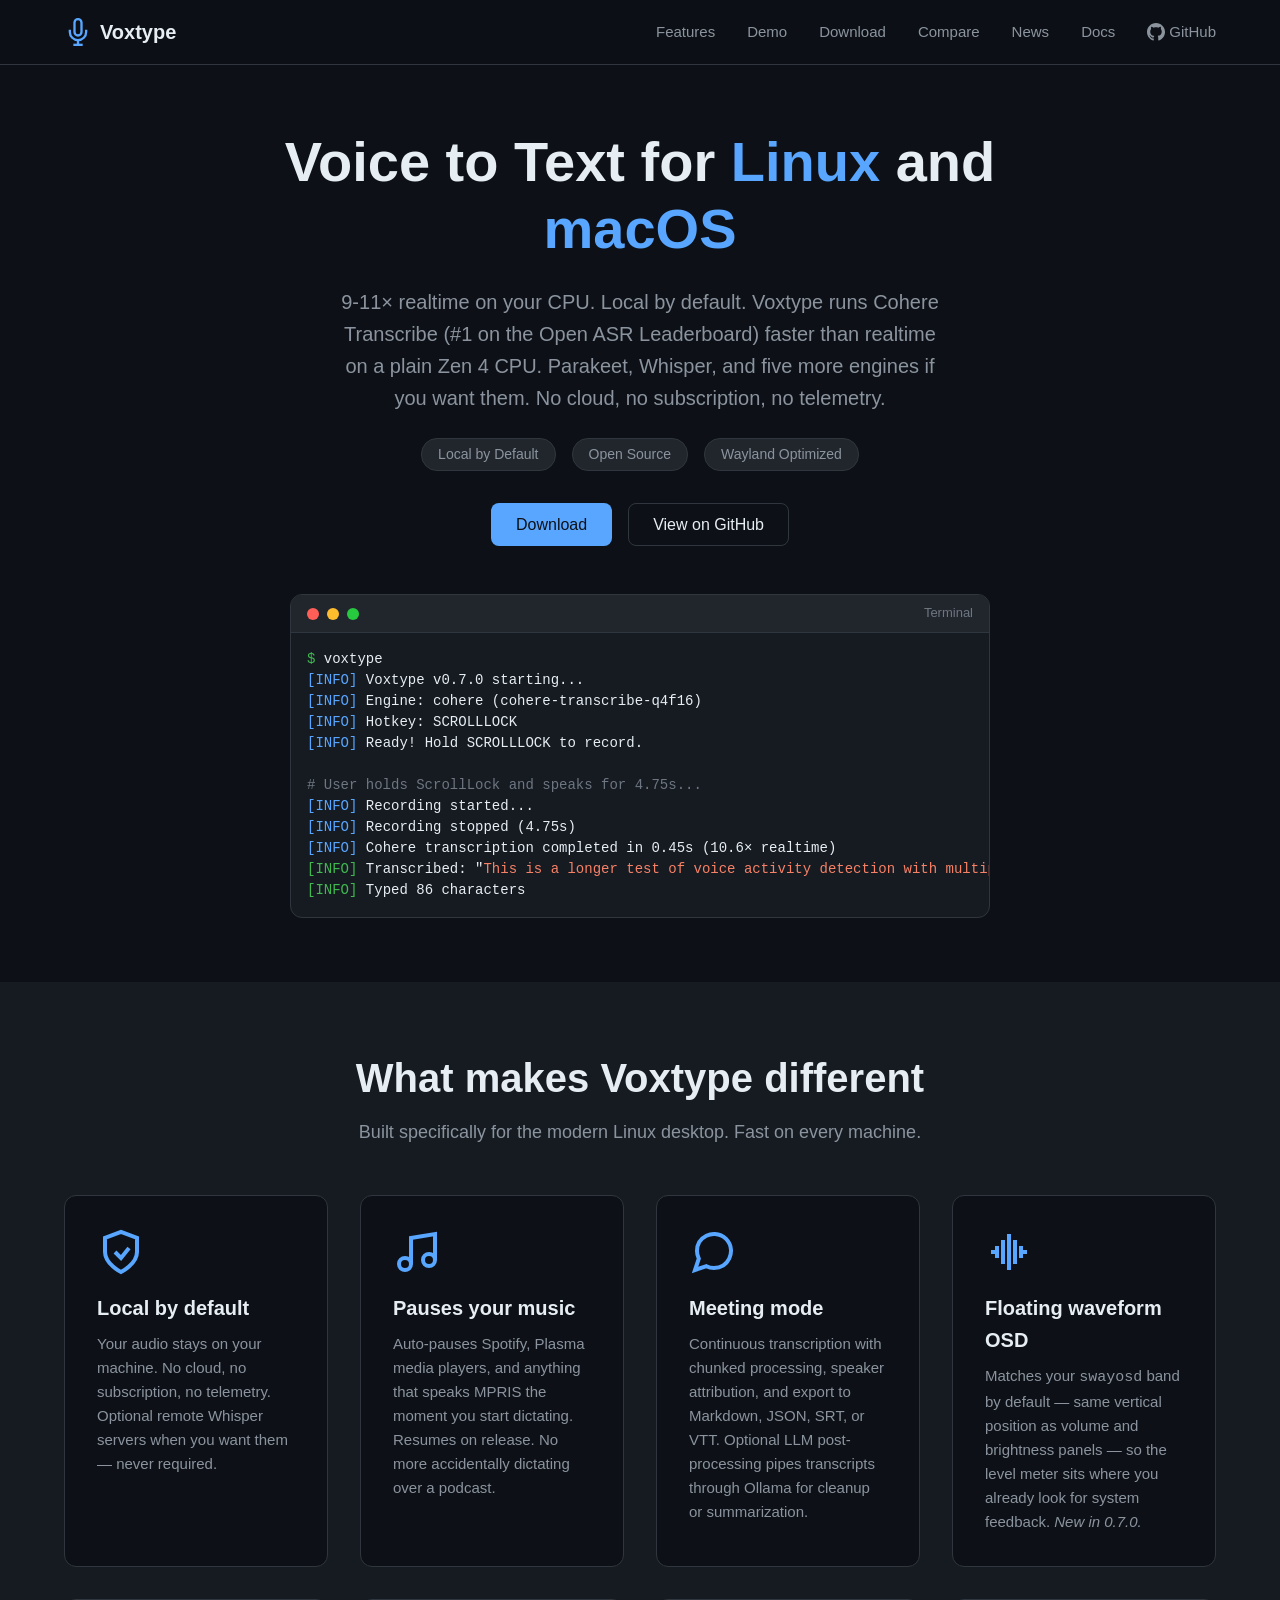
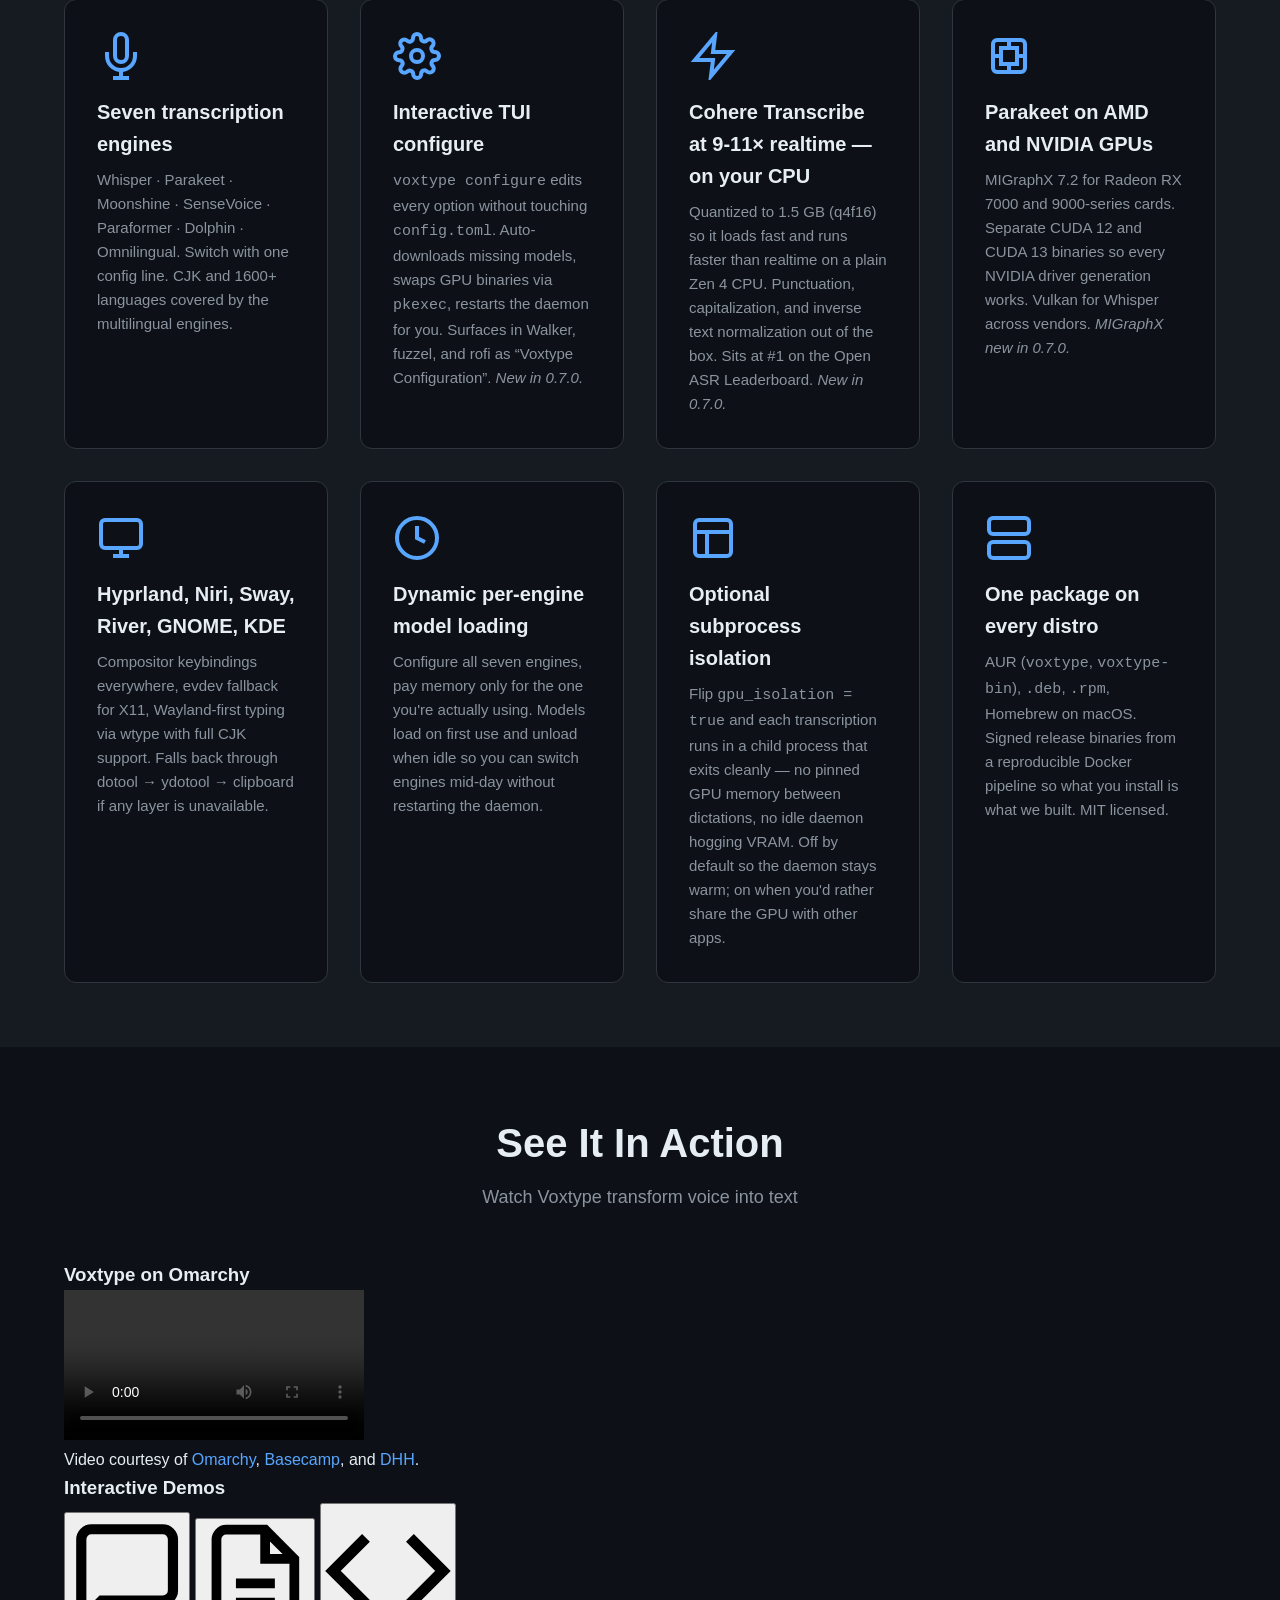
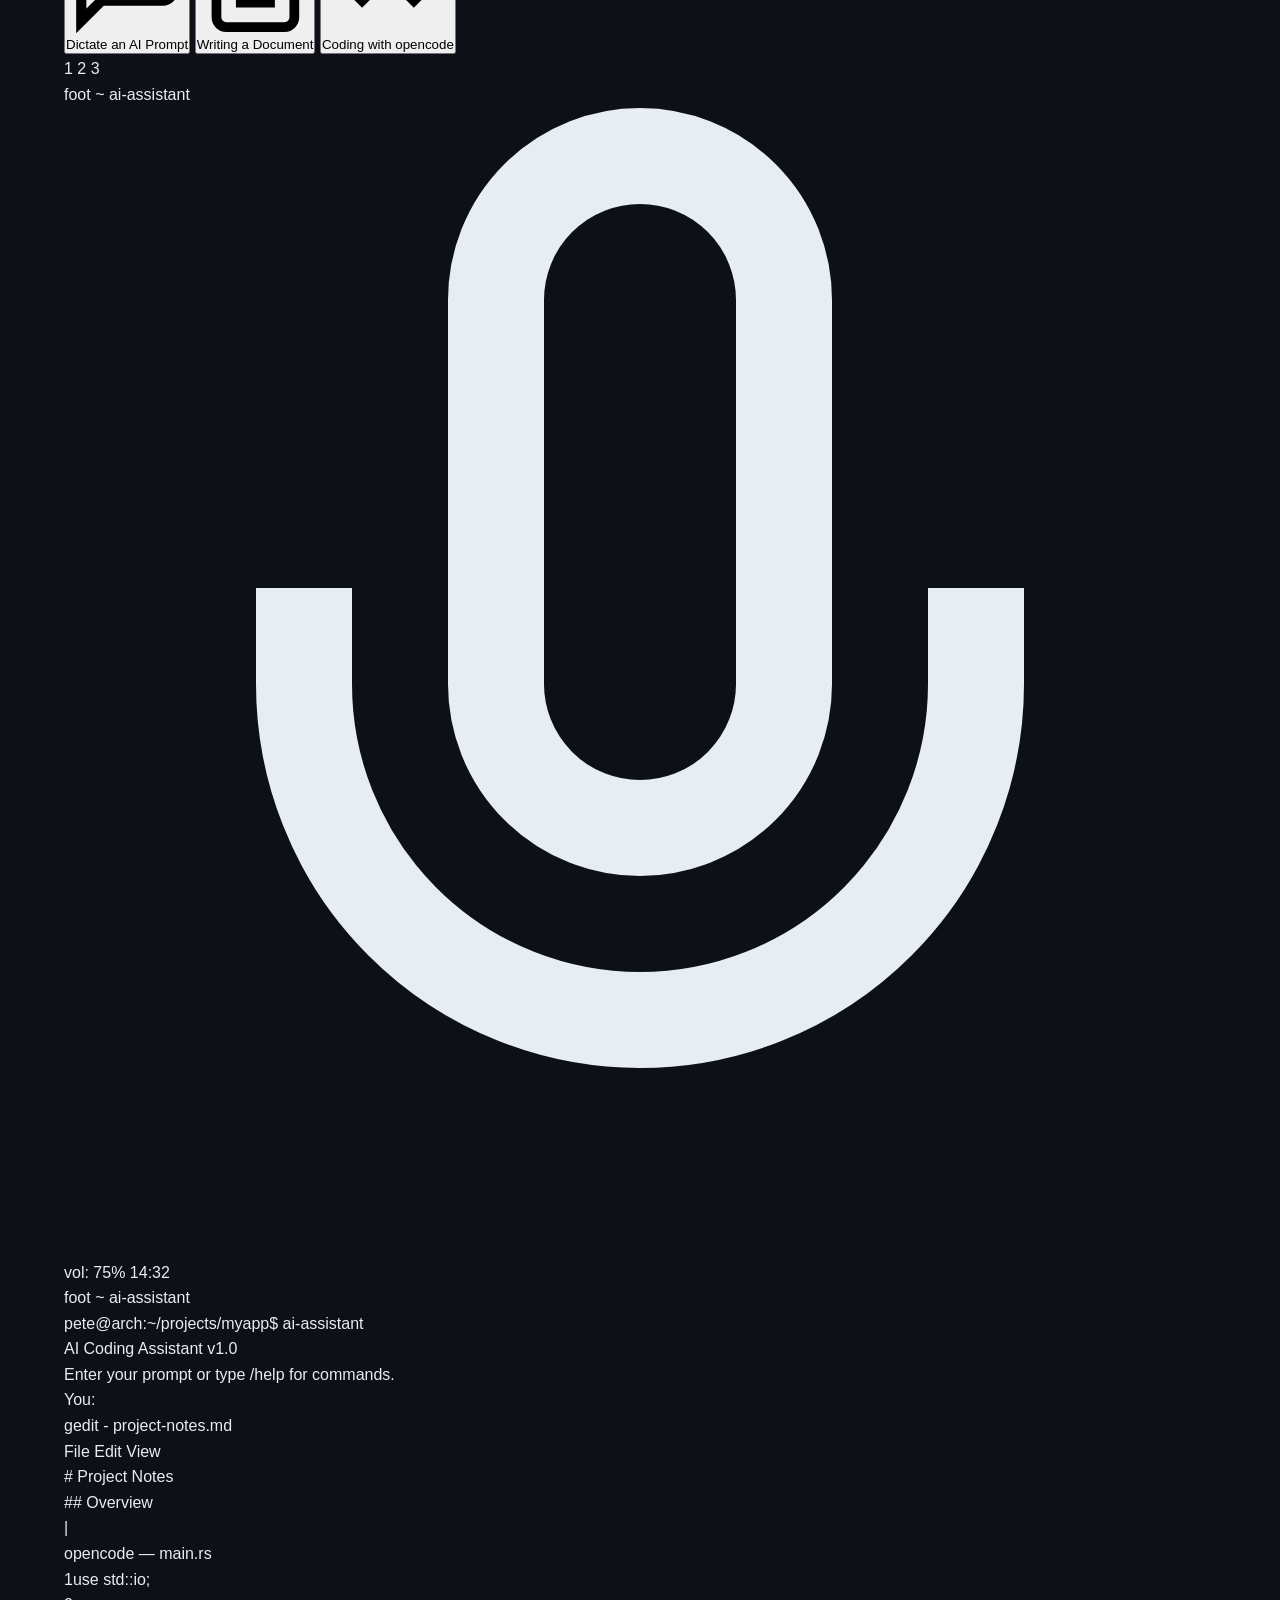
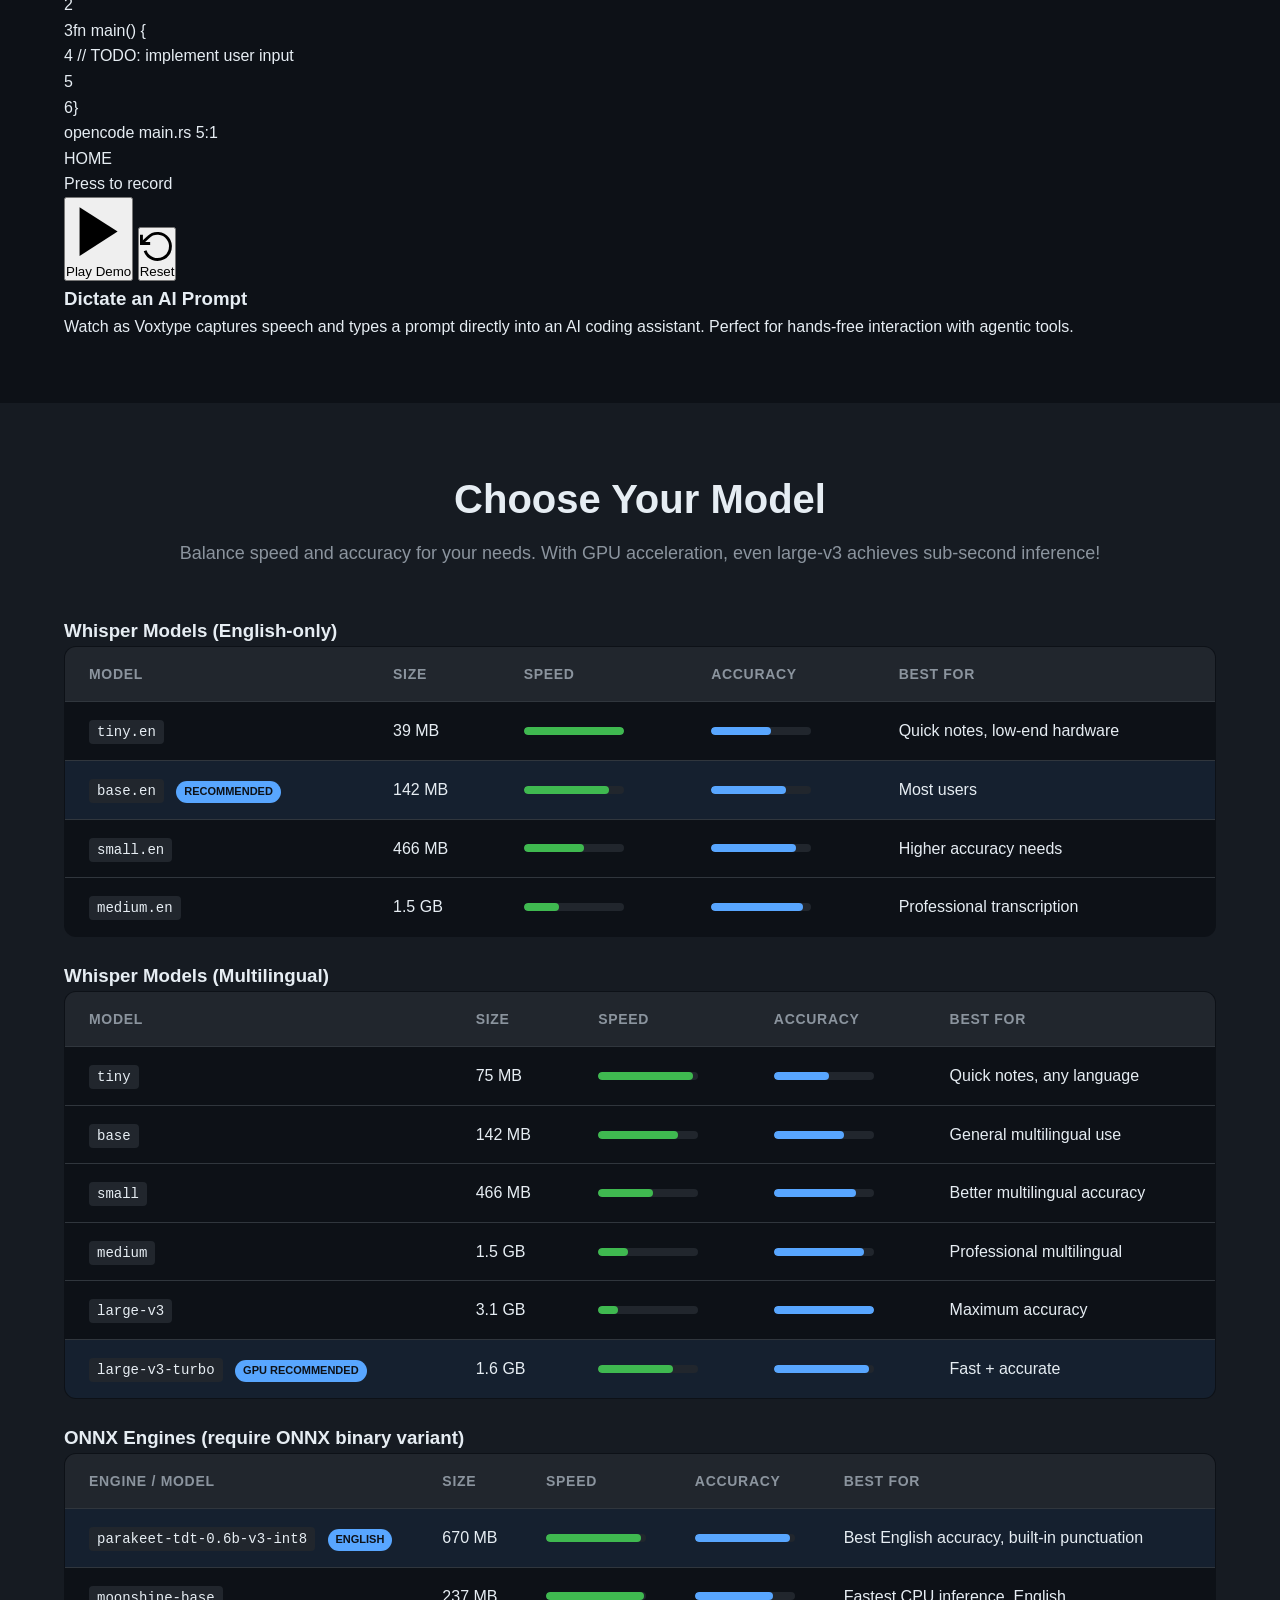
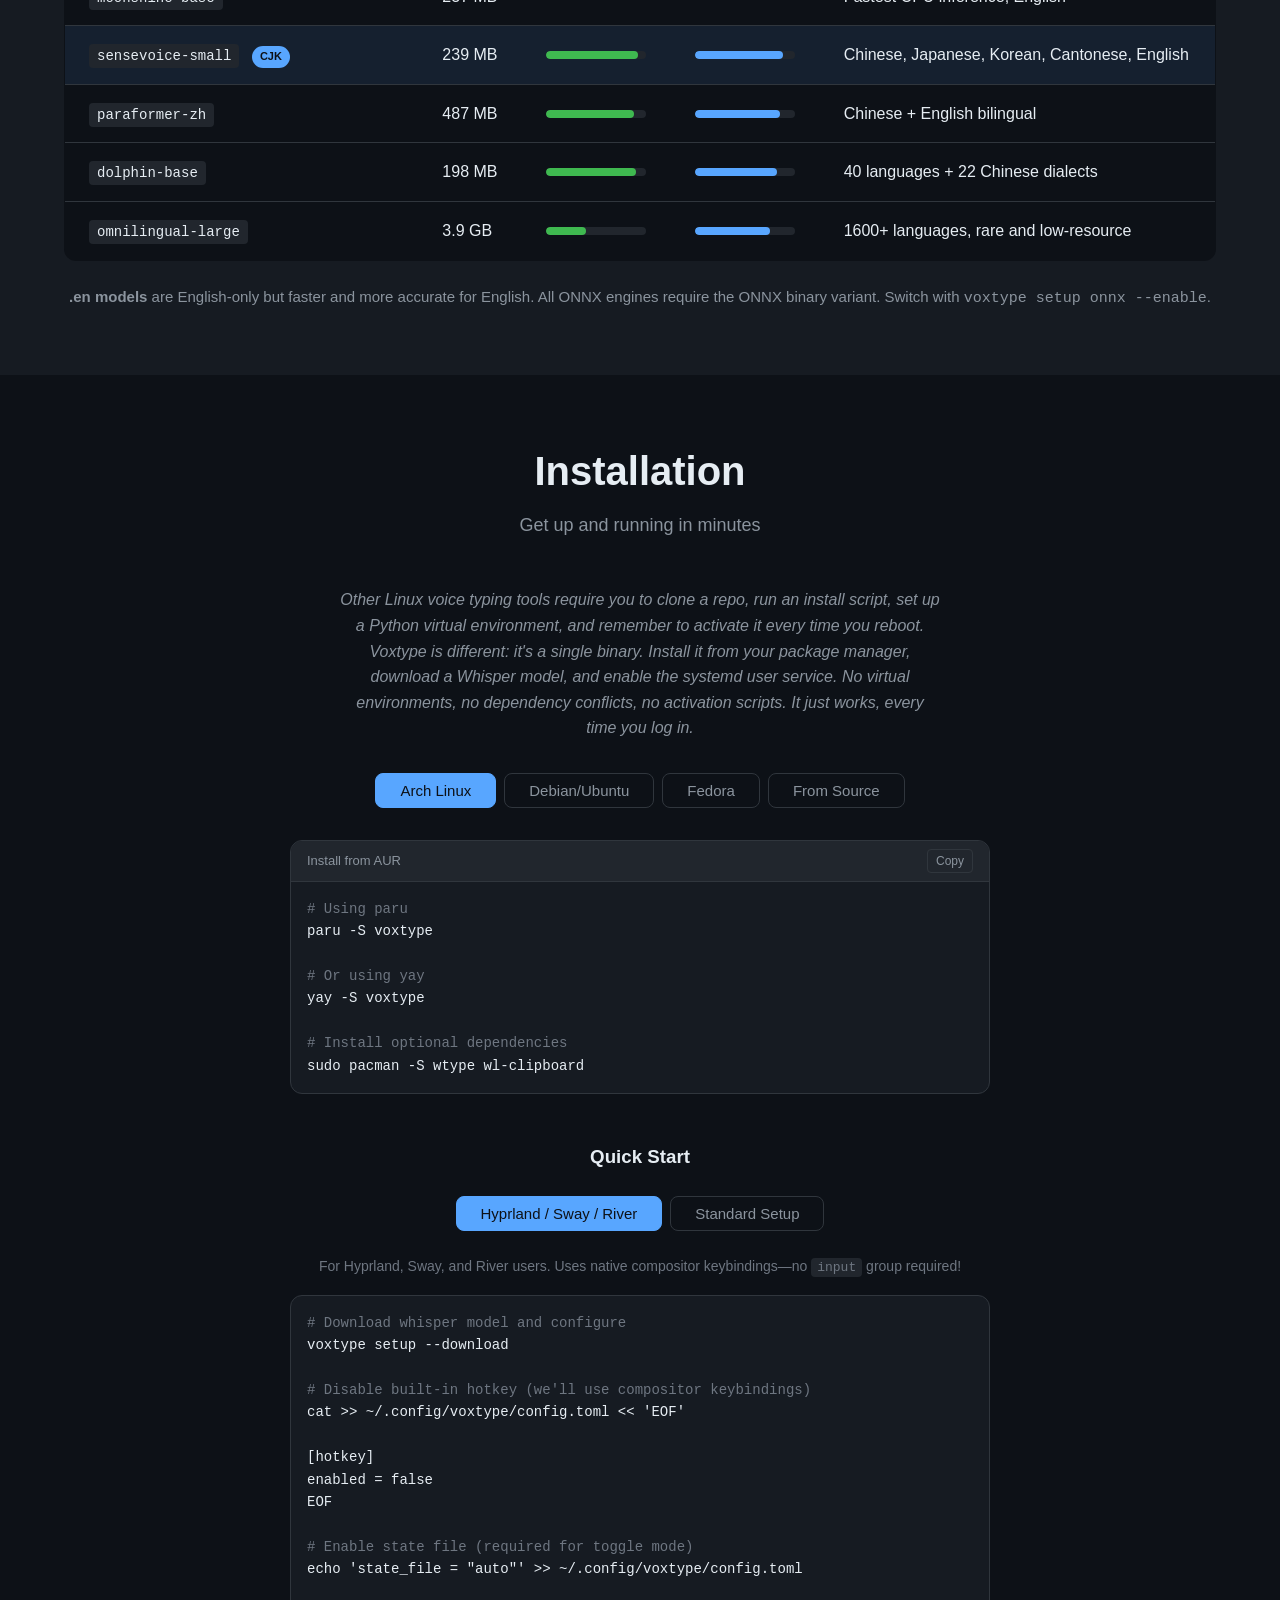
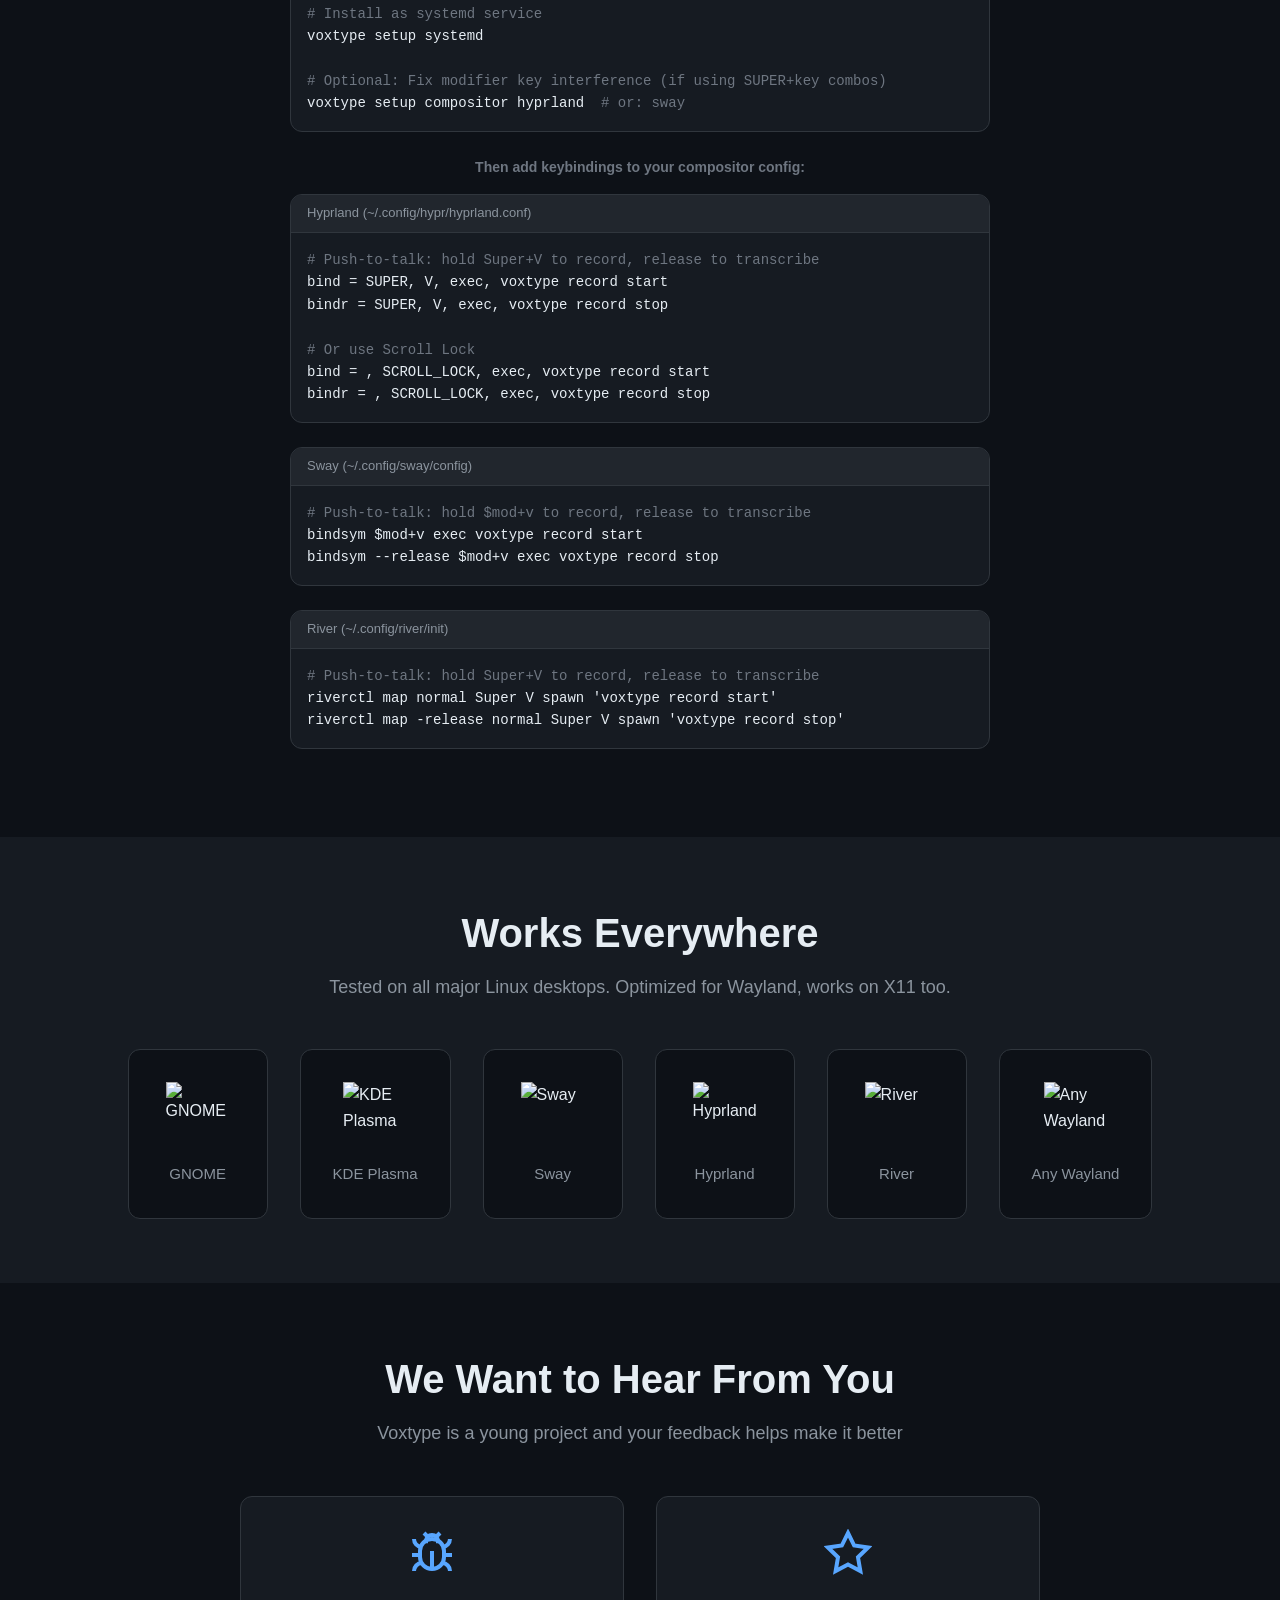
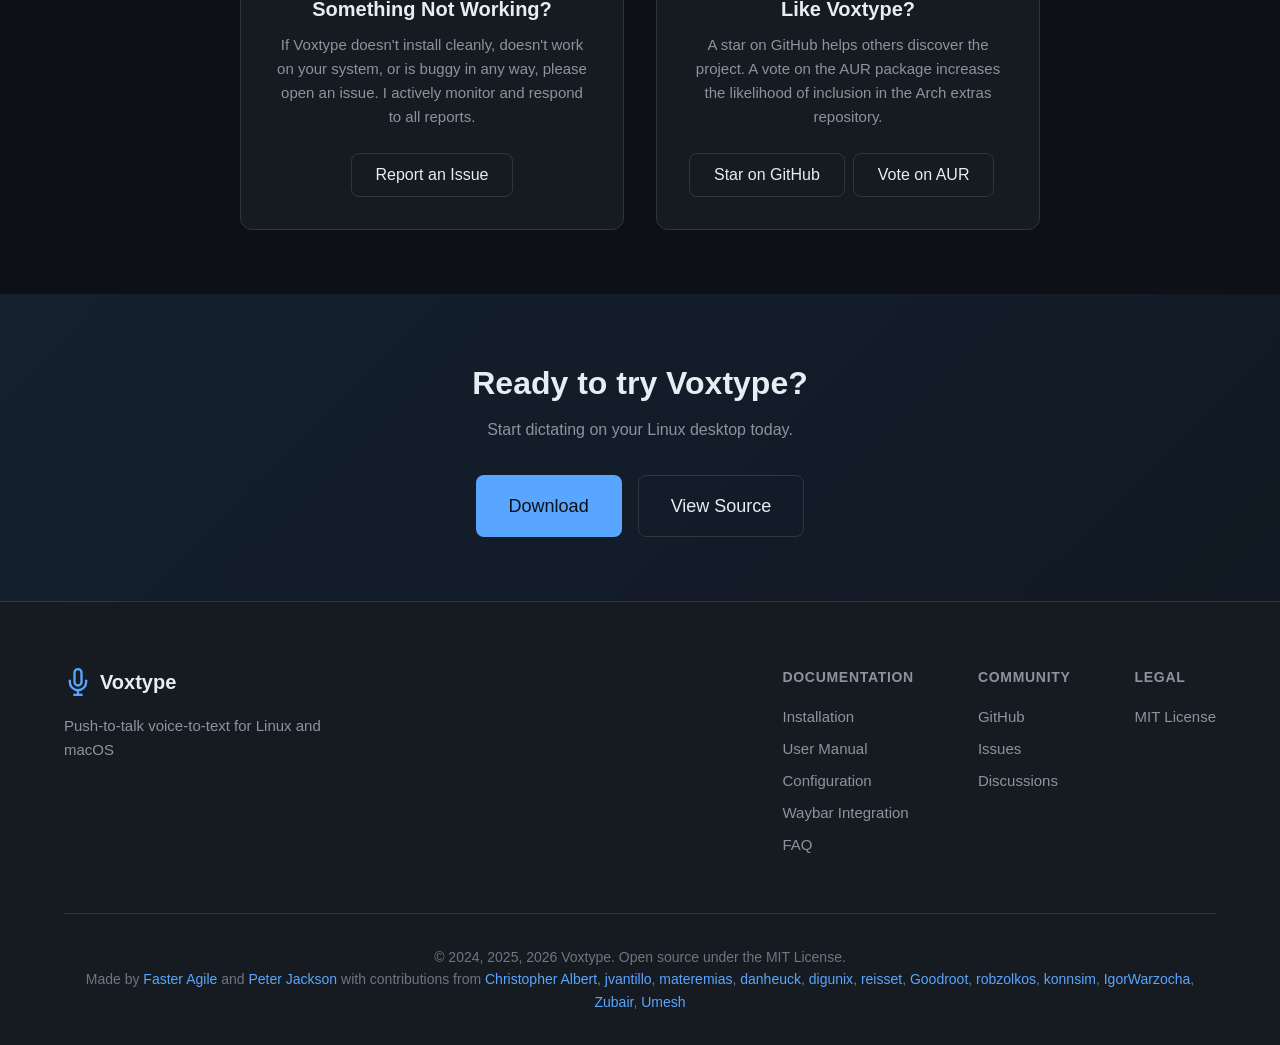
==== commit 40818230: "Merge feature/tui-polish: Niri + subprocess-isolation copy fix" ====
--- a/website/index.html
+++ b/website/index.html
@@ -249,7 +249,7 @@
                             <line x1="12" y1="17" x2="12" y2="21"/>
                         </svg>
                     </div>
-                    <h3>Hyprland, Sway, River, GNOME, KDE</h3>
+                    <h3>Hyprland, Niri, Sway, River, GNOME, KDE</h3>
                     <p>
                         Compositor keybindings everywhere, evdev fallback for X11, Wayland-first
                         typing via wtype with full CJK support. Falls back through dotool
@@ -280,11 +280,12 @@
                             <line x1="9" y1="21" x2="9" y2="9"/>
                         </svg>
                     </div>
-                    <h3>Subprocess isolation</h3>
-                    <p>
-                        Each transcription runs in a child process that exits cleanly. The daemon
-                        doesn't pin GPU memory between dictations and idle RAM stays low.
-                        Set it once and forget it.
+                    <h3>Optional subprocess isolation</h3>
+                    <p>
+                        Flip <code>gpu_isolation = true</code> and each transcription runs in a
+                        child process that exits cleanly &mdash; no pinned GPU memory between
+                        dictations, no idle daemon hogging VRAM. Off by default so the daemon stays
+                        warm; on when you'd rather share the GPU with other apps.
                     </p>
                 </div>
 
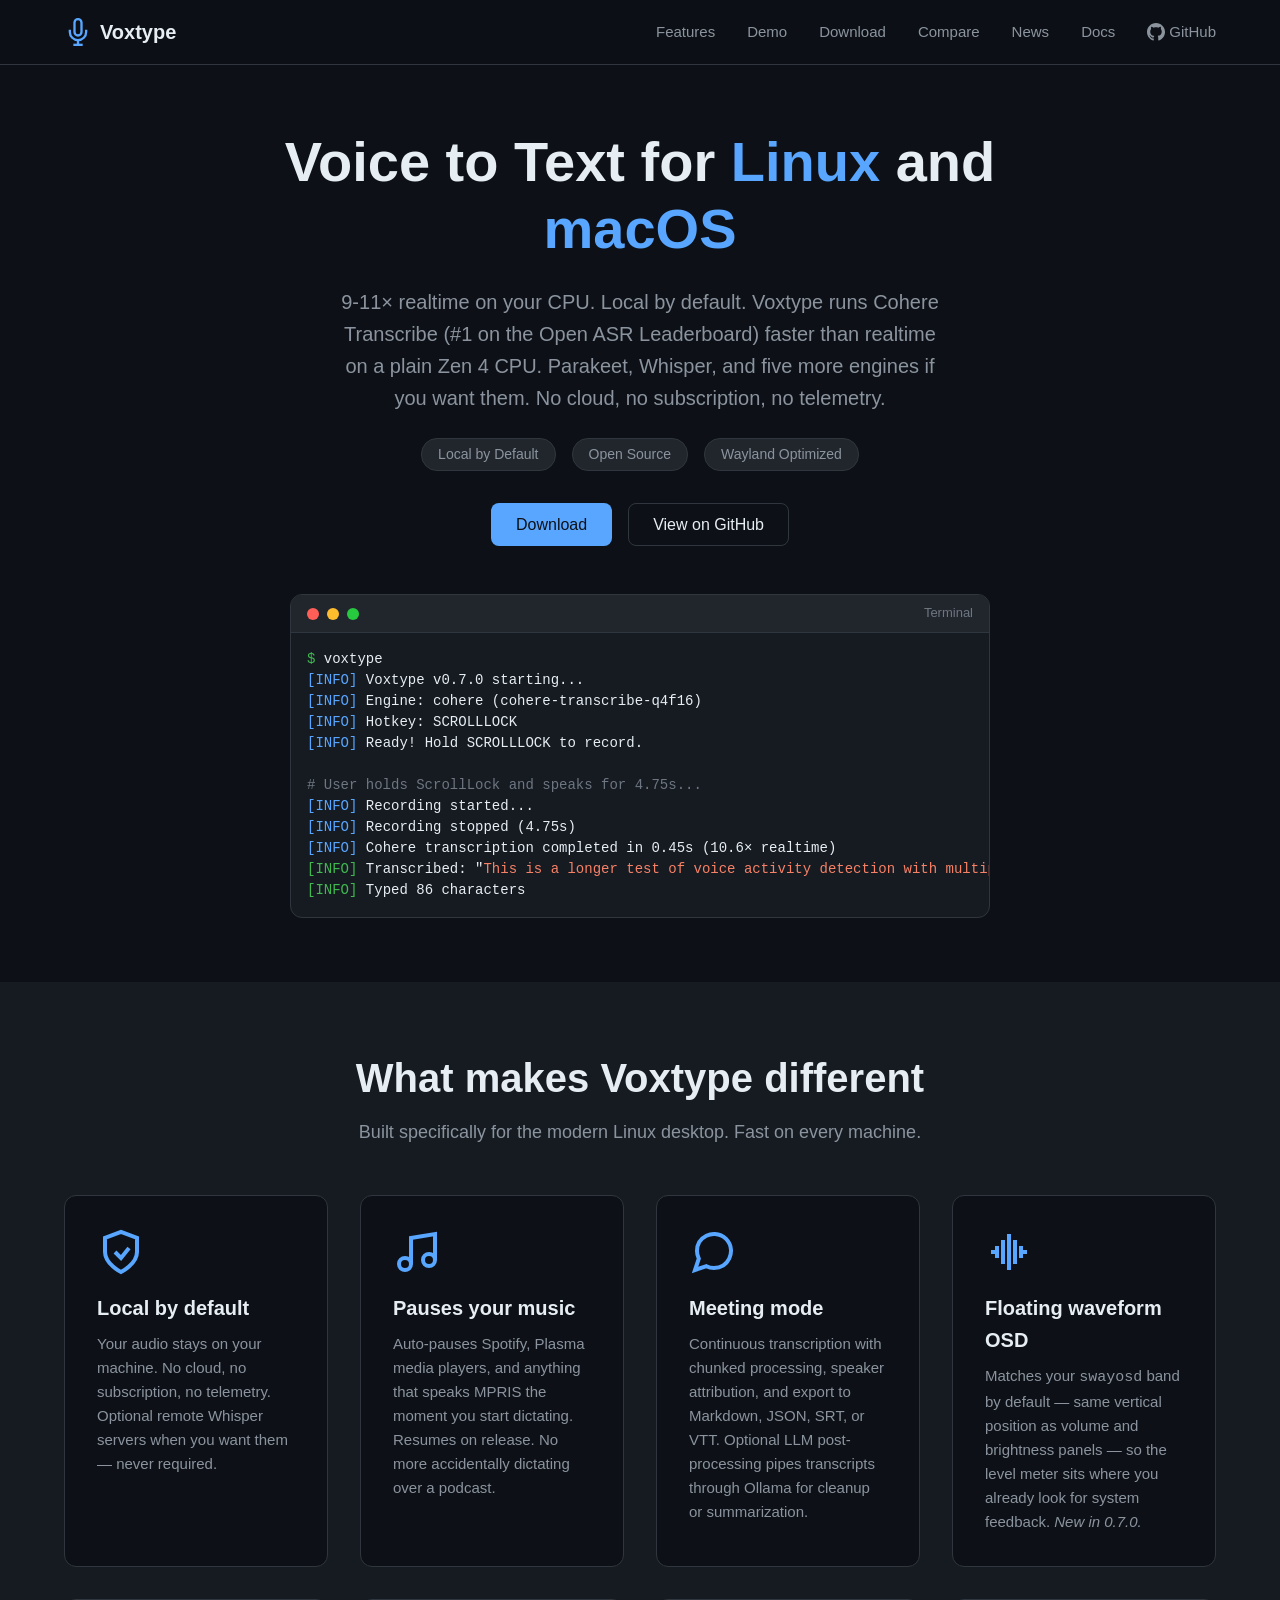
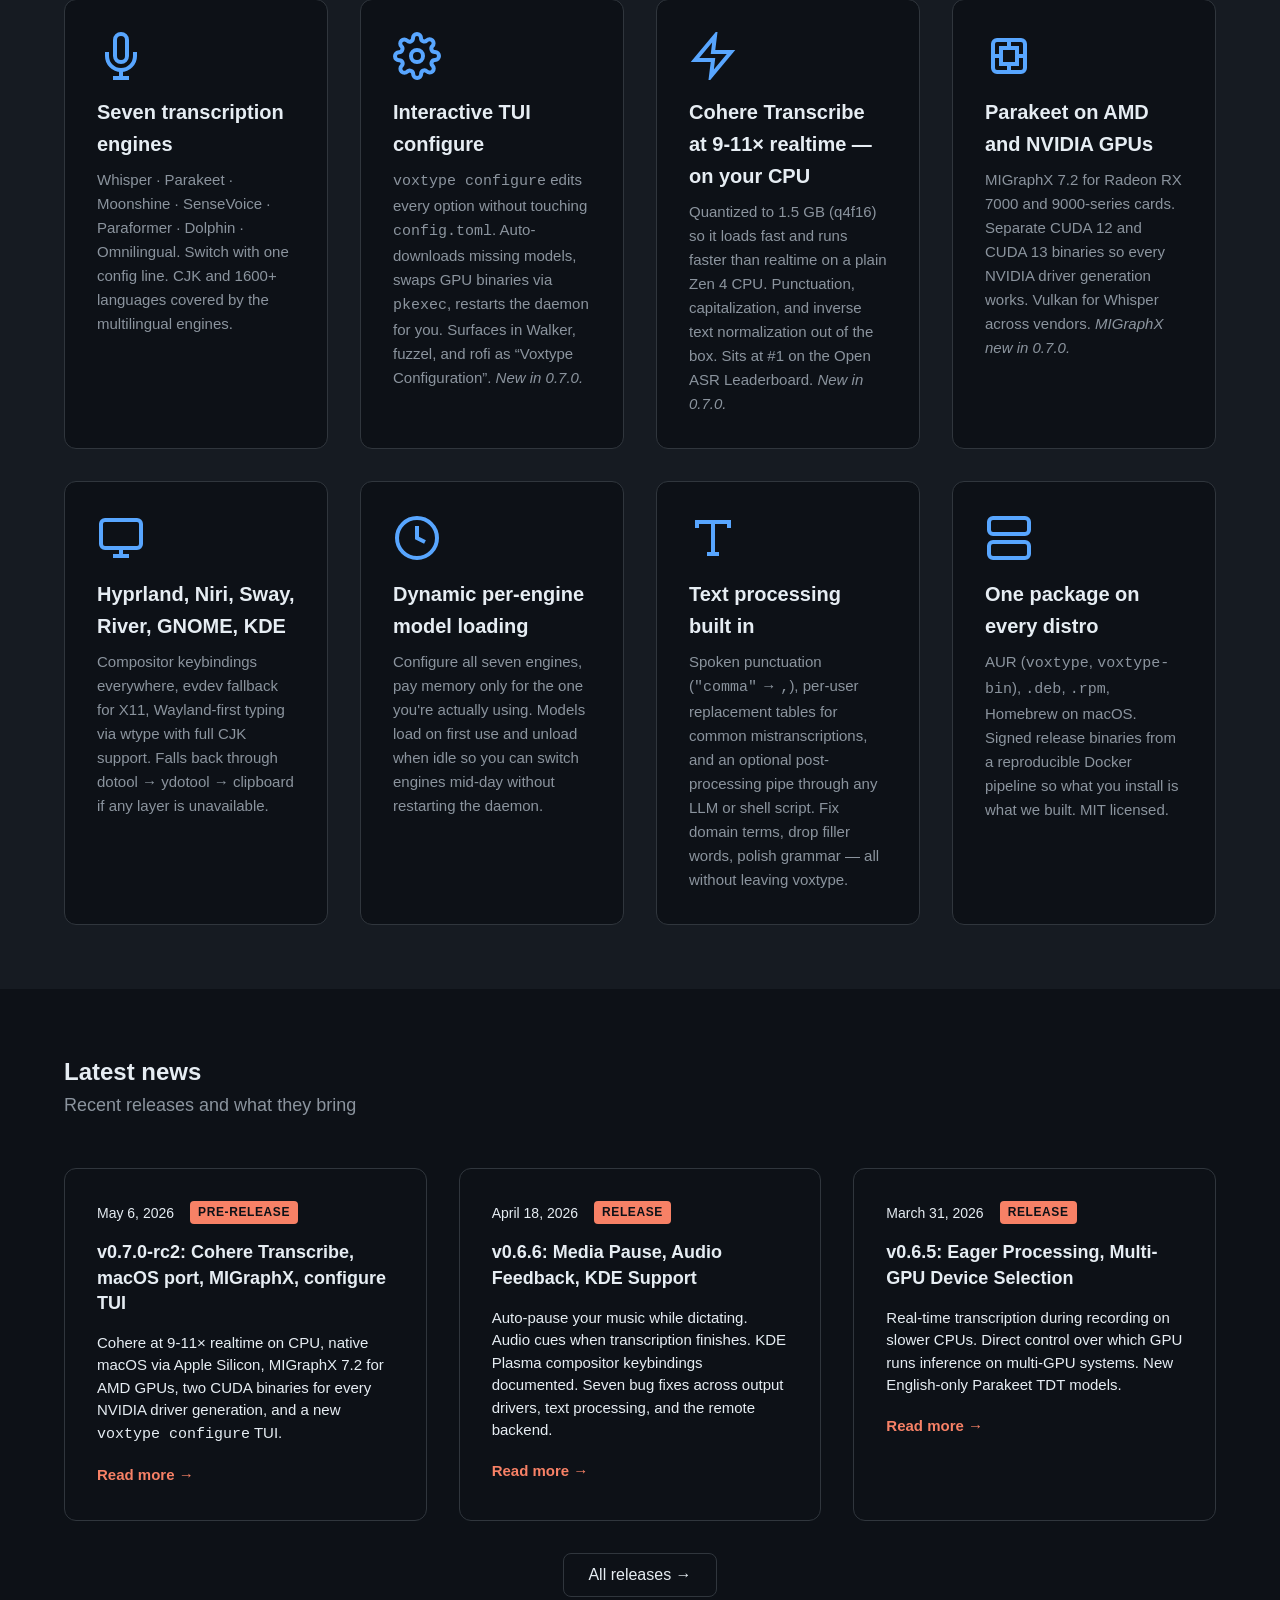
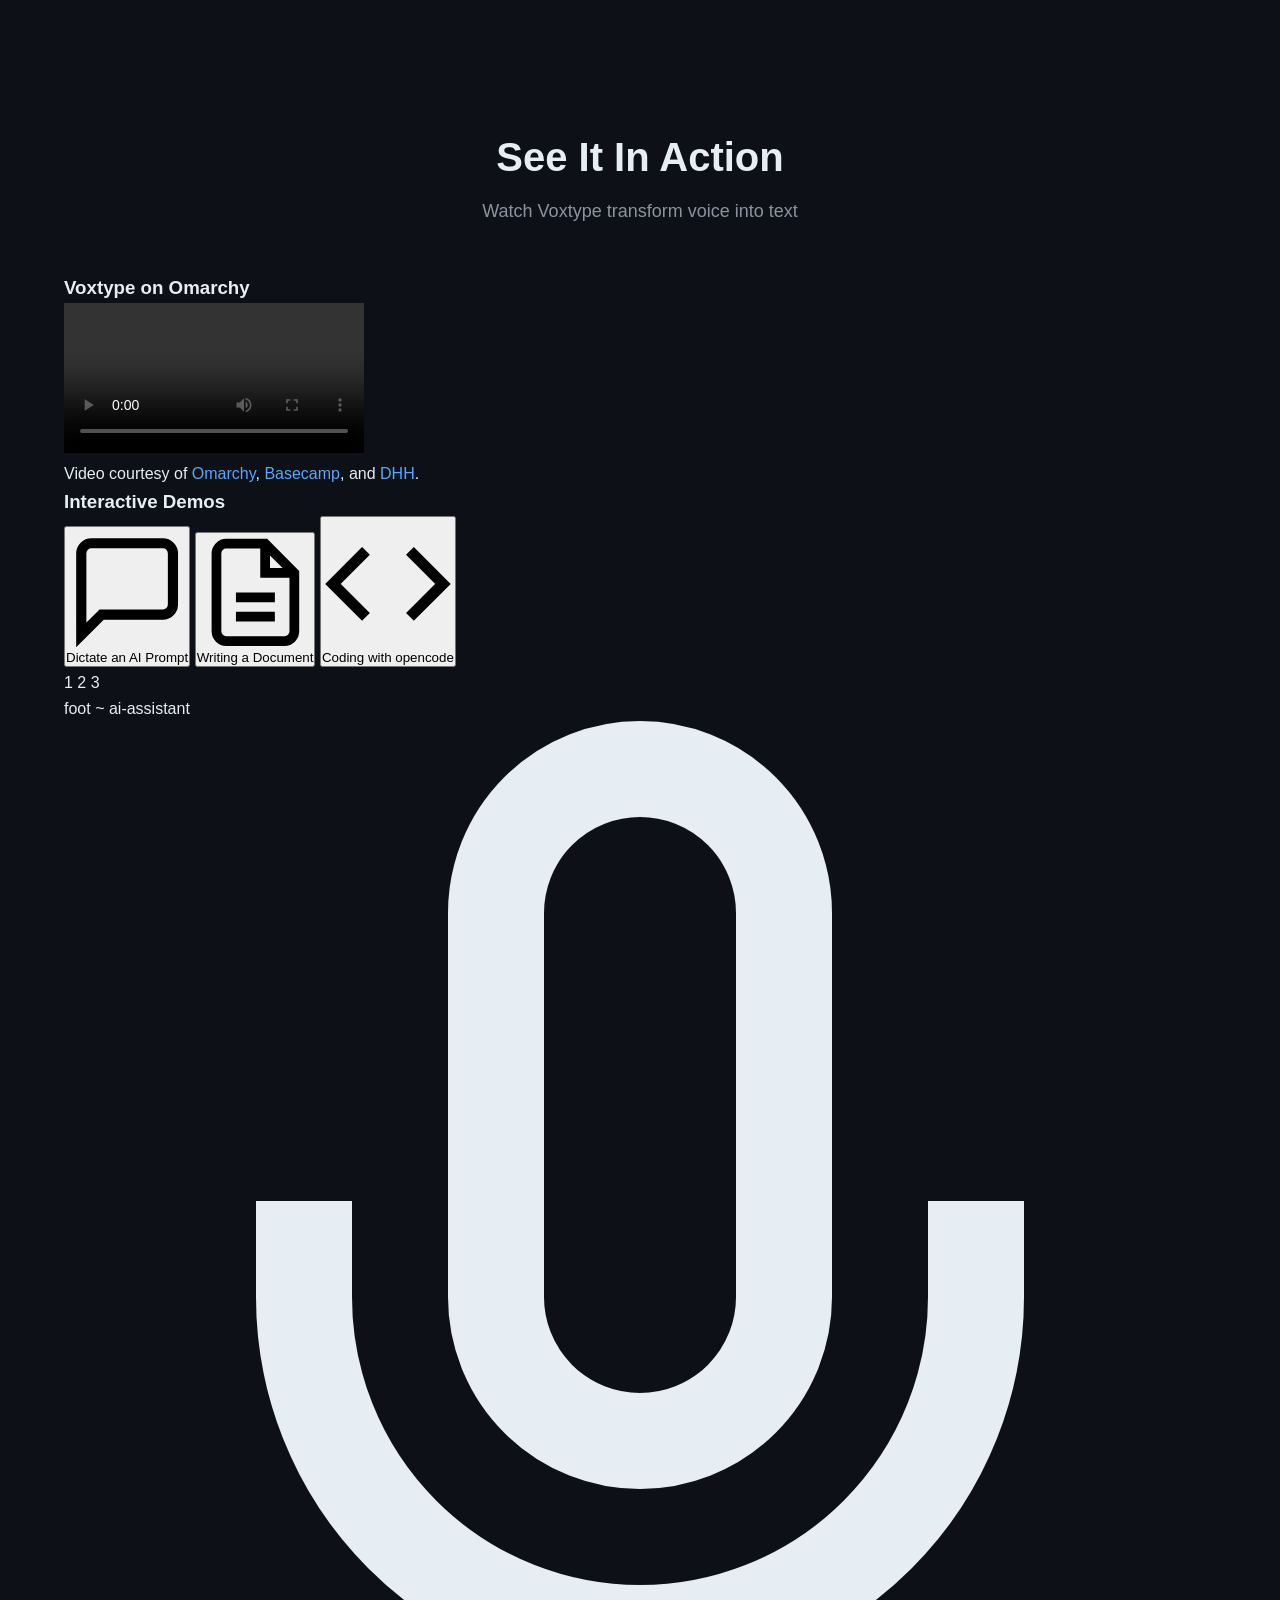
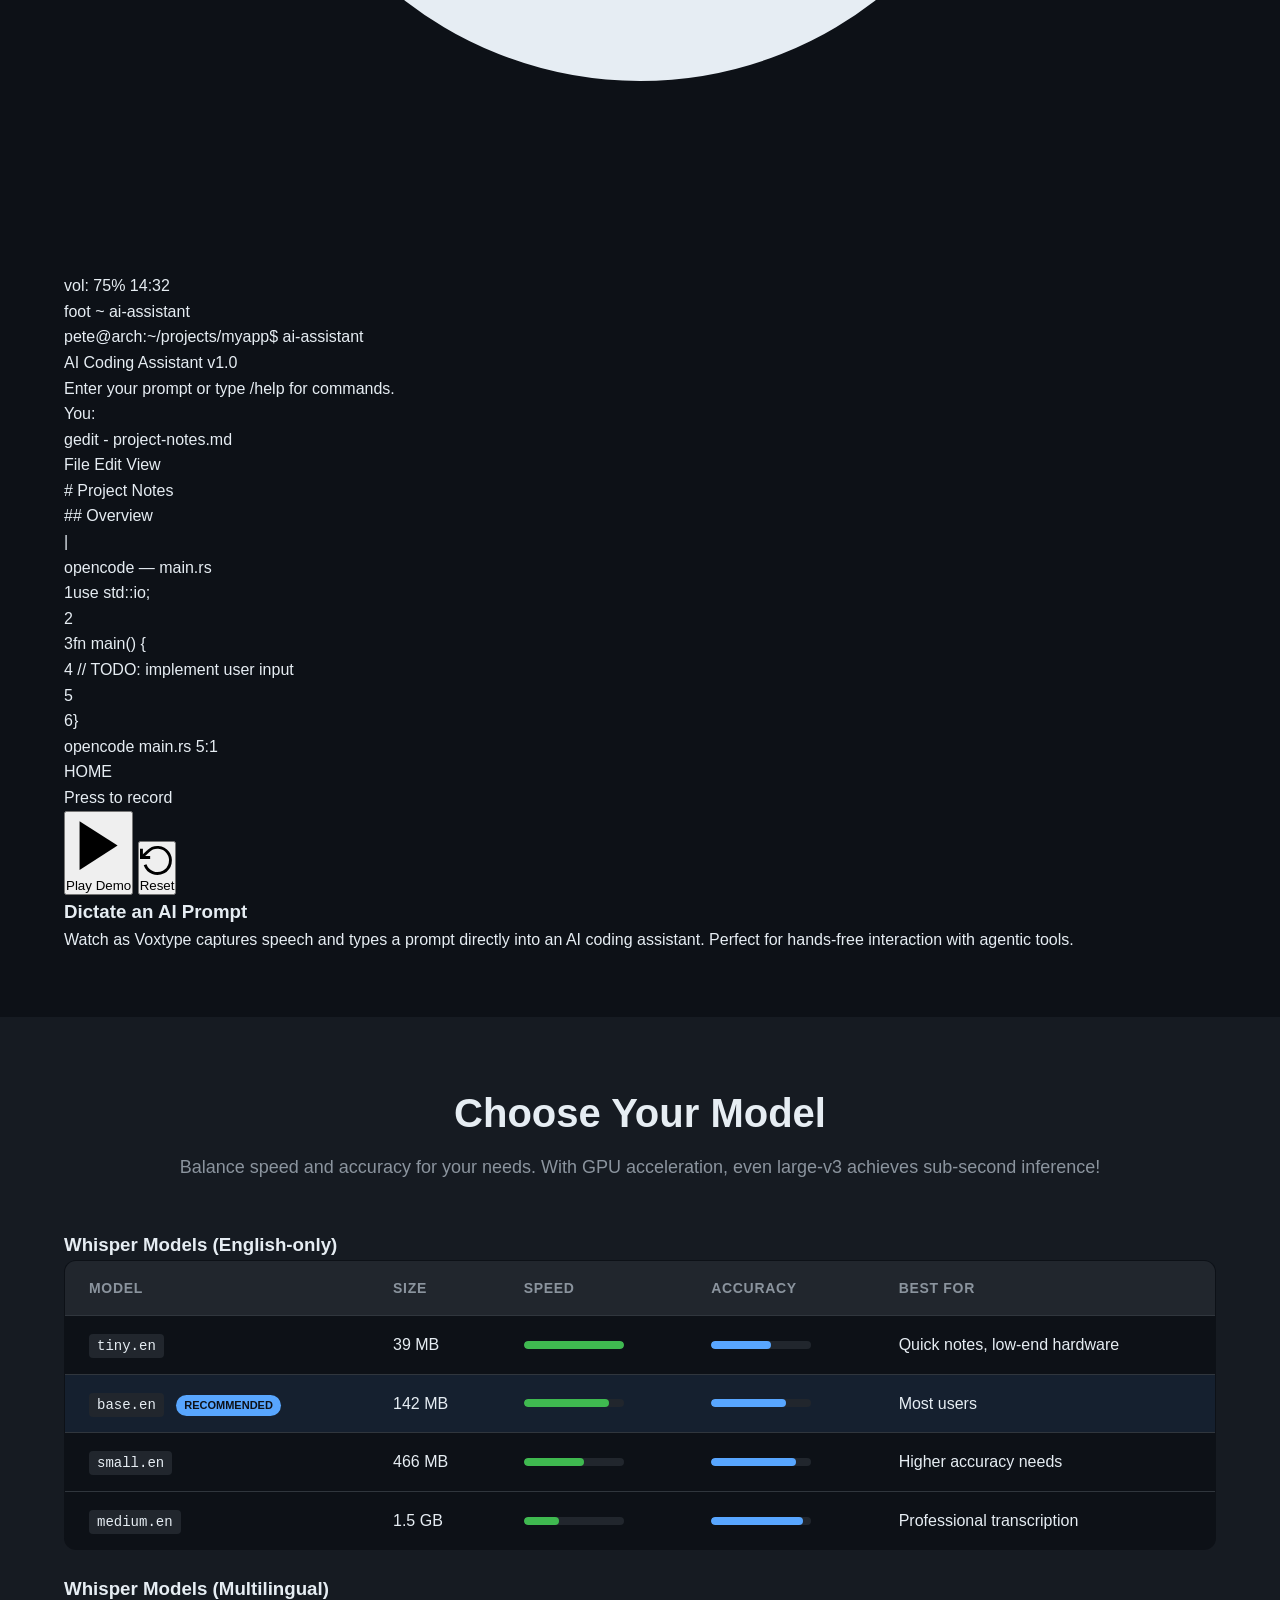
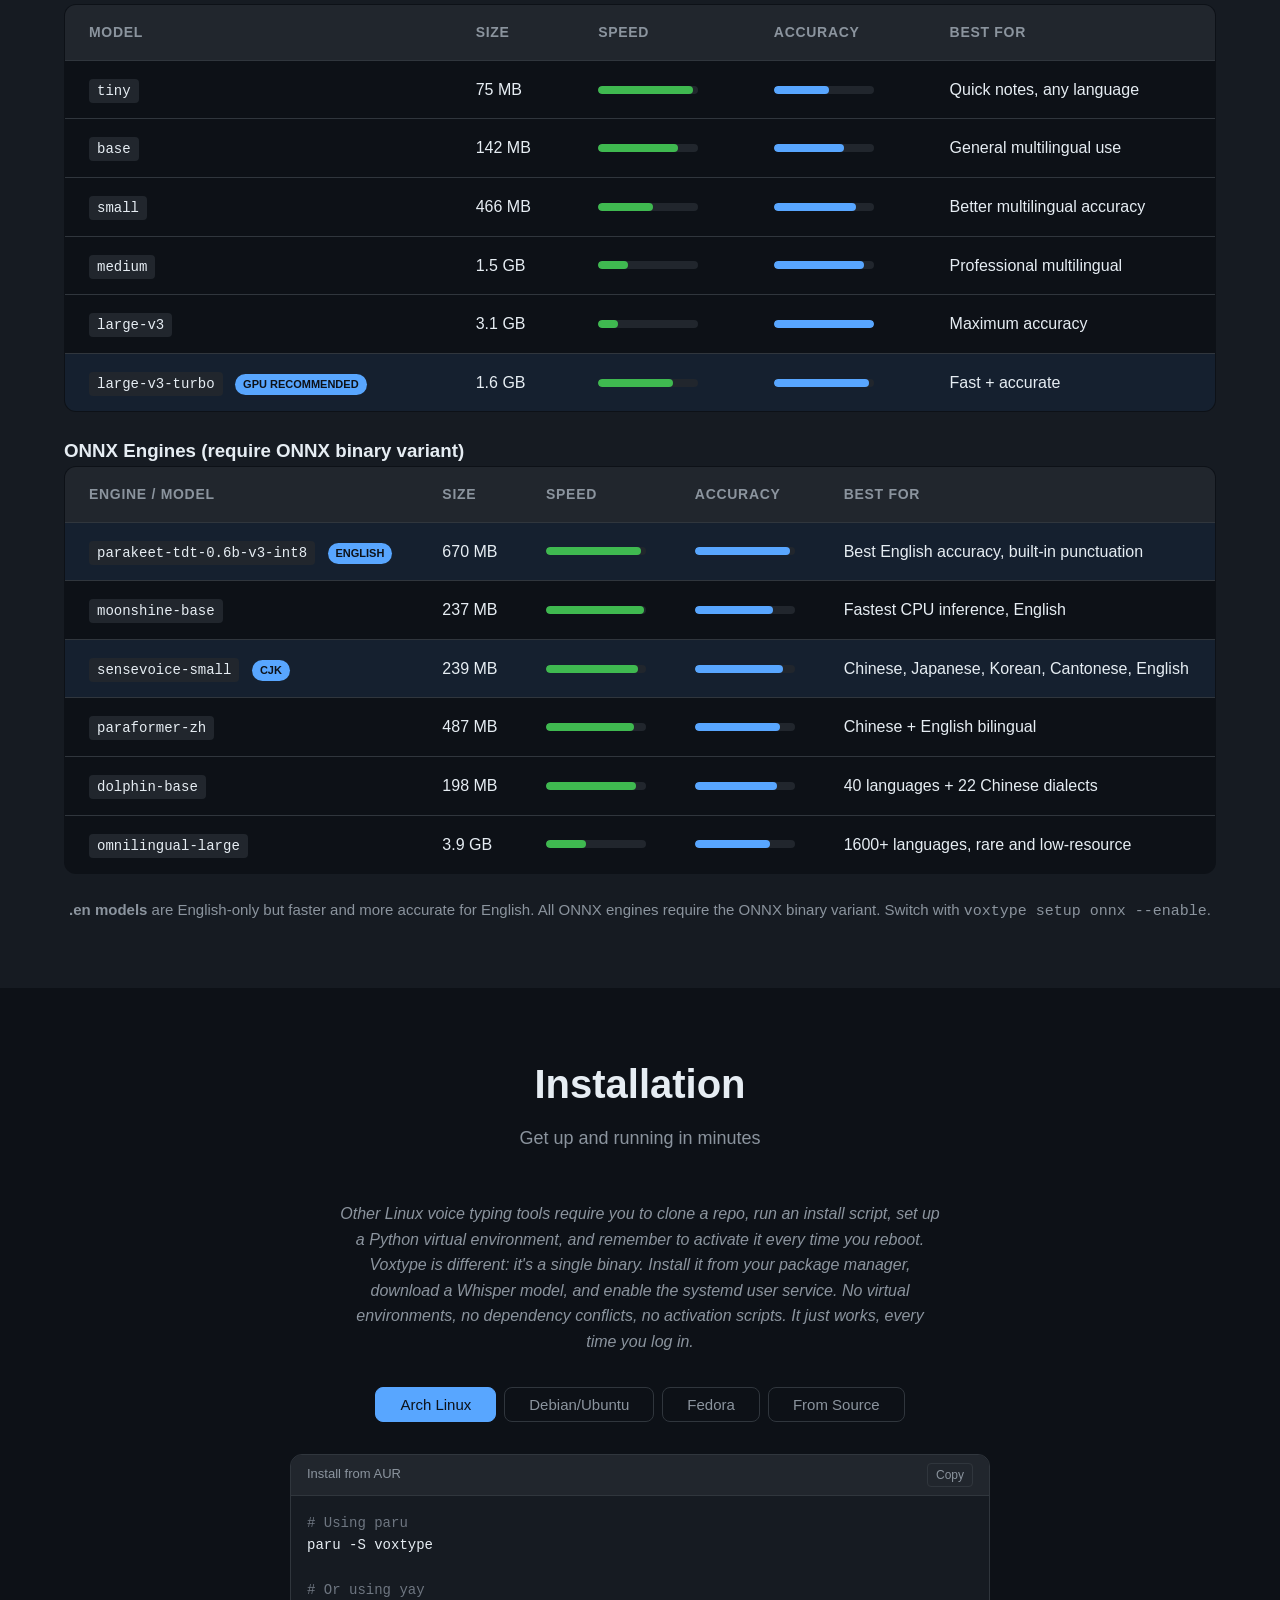
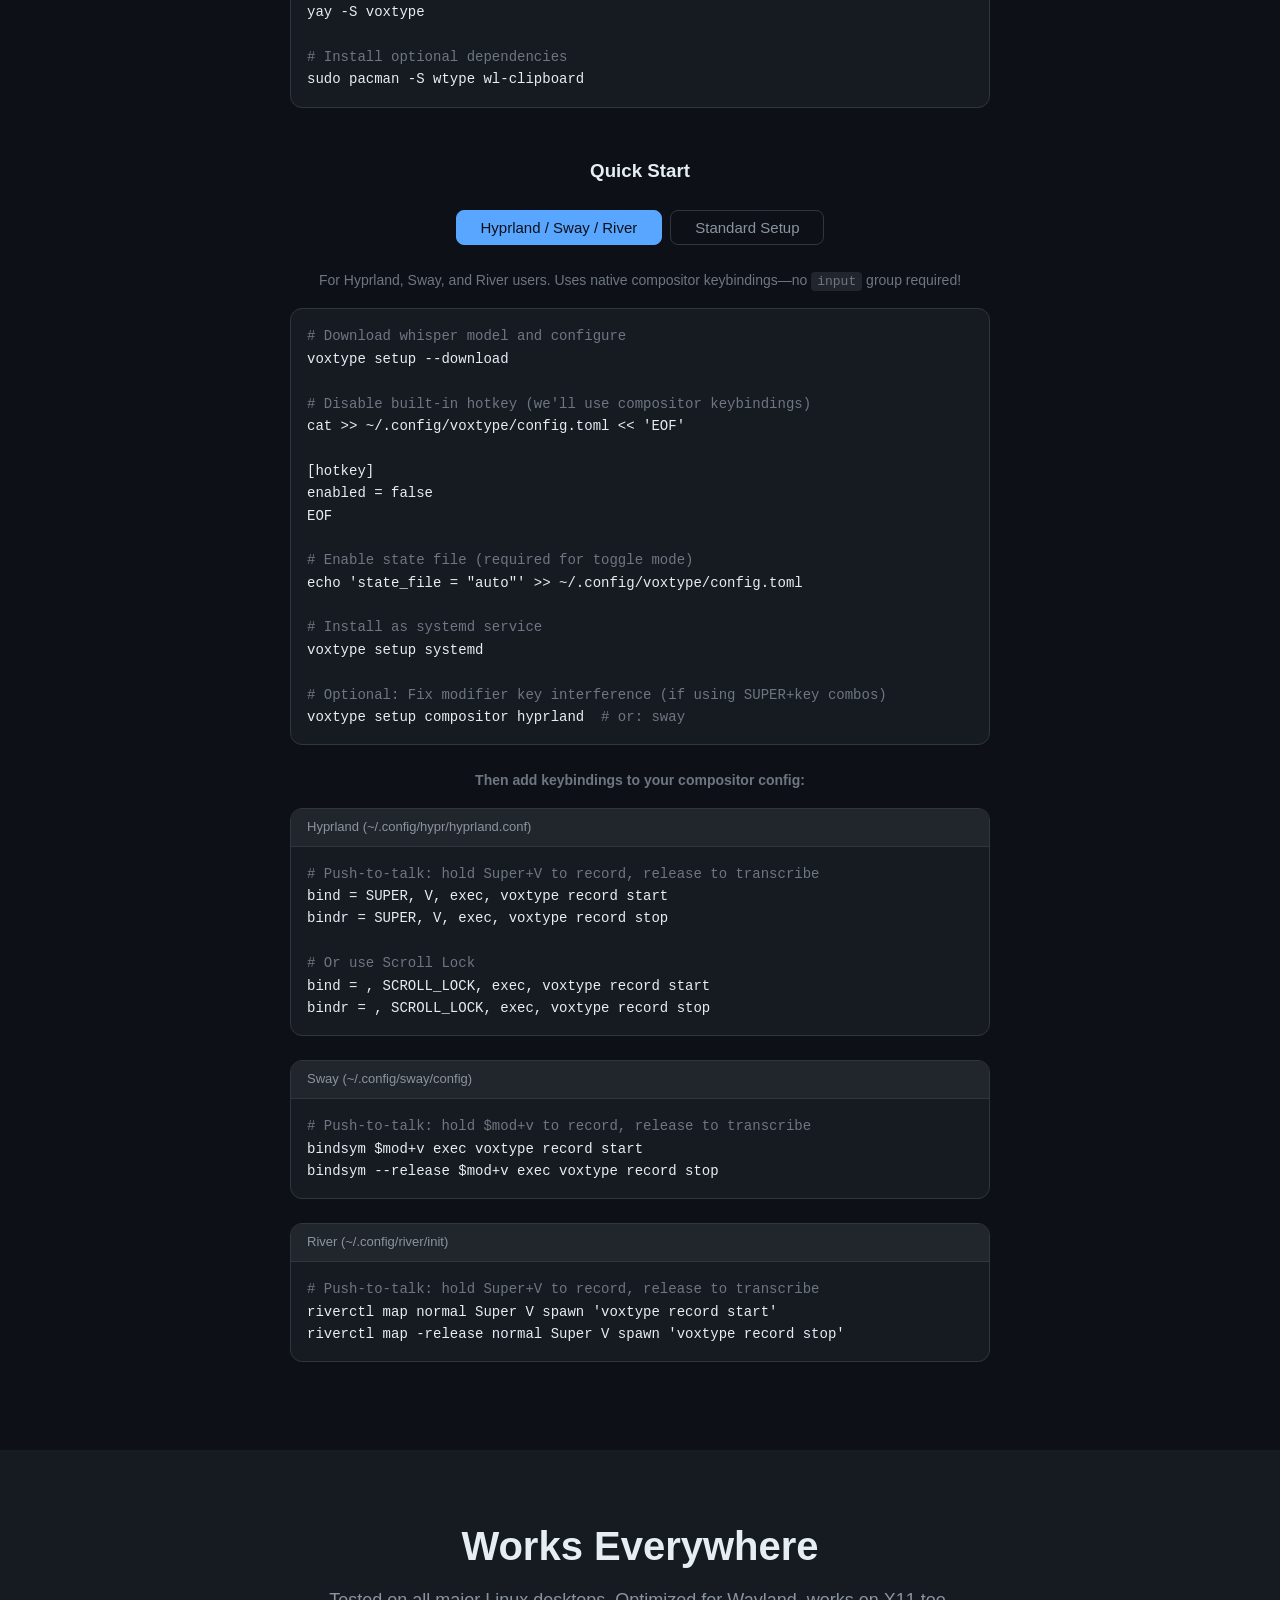
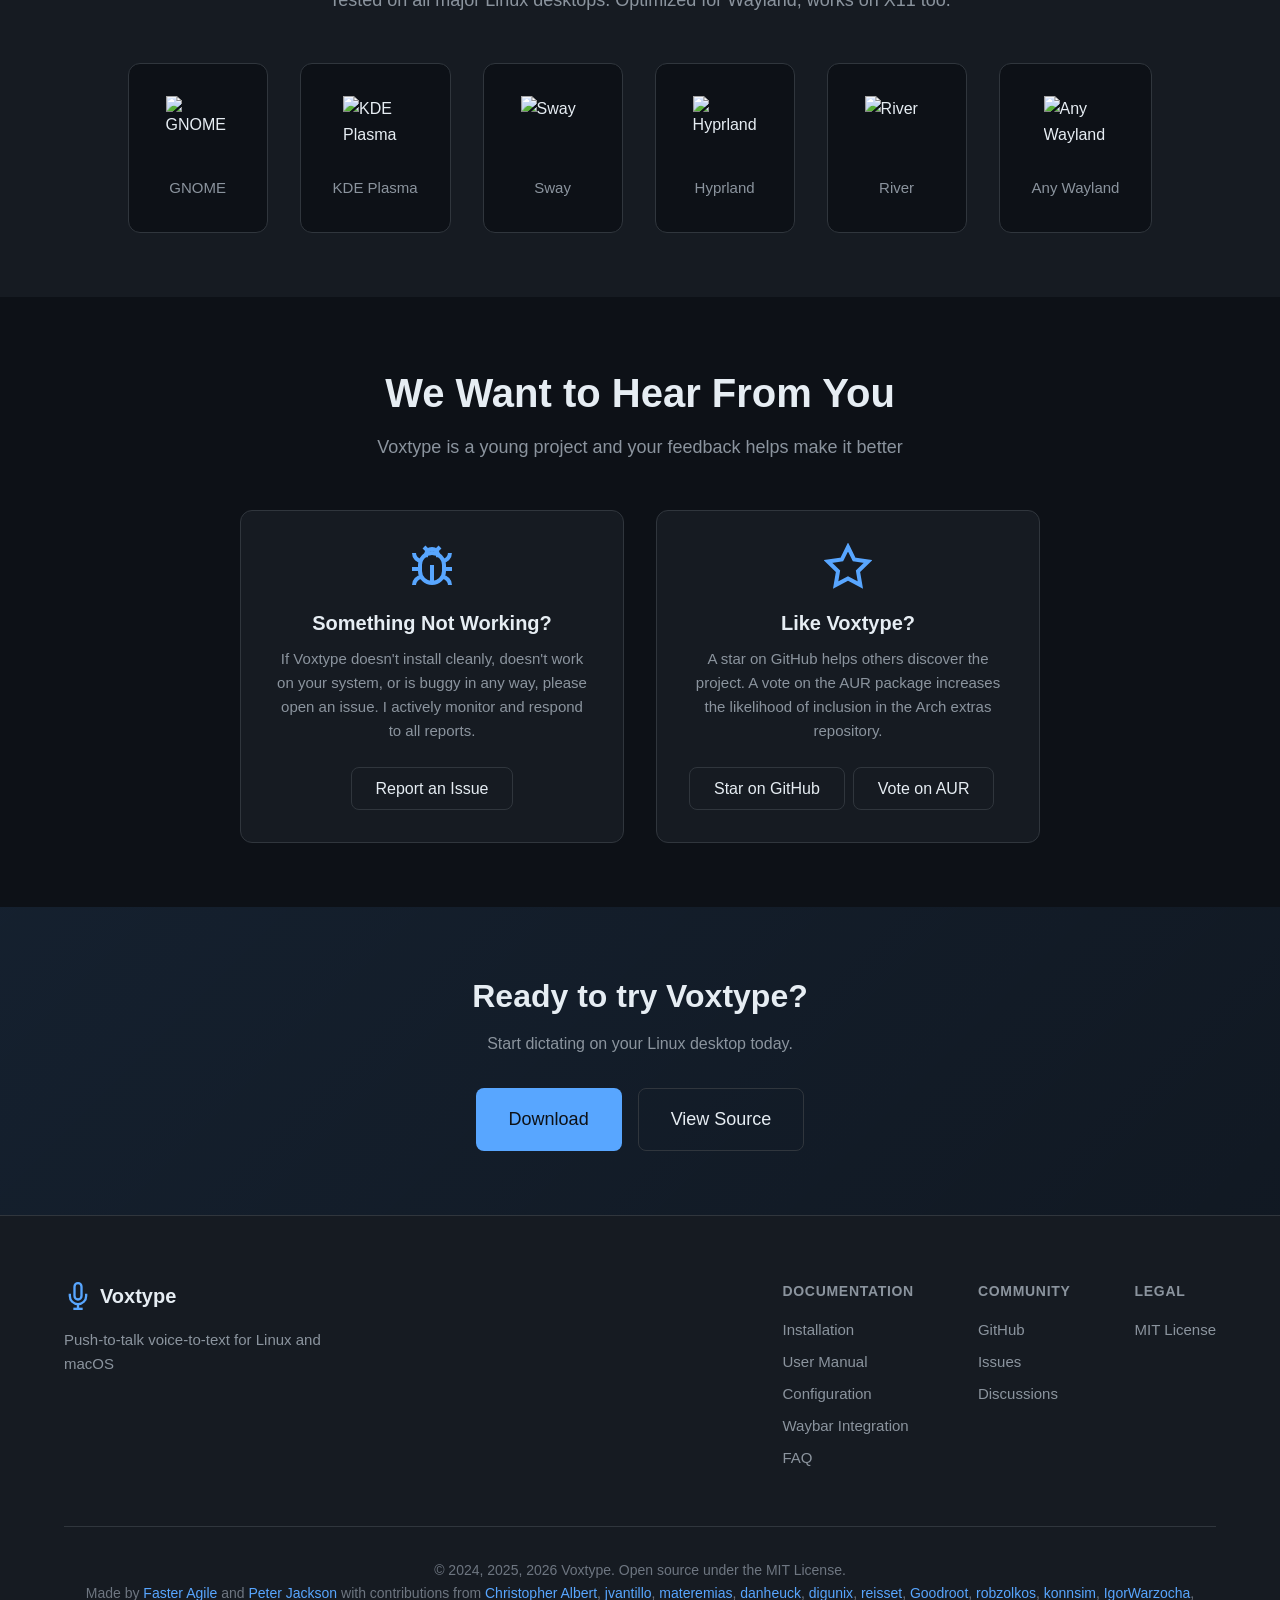
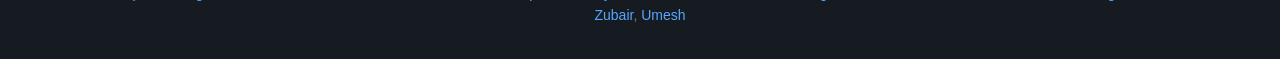
==== commit b6b06093: "Merge feature/tui-polish: A/B/C/D website polish" ====
--- a/website/index.html
+++ b/website/index.html
@@ -275,17 +275,17 @@
                 <div class="feature-card">
                     <div class="feature-icon">
                         <svg viewBox="0 0 24 24" fill="none" stroke="currentColor" stroke-width="2">
-                            <rect x="3" y="3" width="18" height="18" rx="2"/>
-                            <line x1="3" y1="9" x2="21" y2="9"/>
-                            <line x1="9" y1="21" x2="9" y2="9"/>
-                        </svg>
-                    </div>
-                    <h3>Optional subprocess isolation</h3>
-                    <p>
-                        Flip <code>gpu_isolation = true</code> and each transcription runs in a
-                        child process that exits cleanly &mdash; no pinned GPU memory between
-                        dictations, no idle daemon hogging VRAM. Off by default so the daemon stays
-                        warm; on when you'd rather share the GPU with other apps.
+                            <path d="M4 7V4h16v3"/>
+                            <path d="M9 20h6"/>
+                            <path d="M12 4v16"/>
+                        </svg>
+                    </div>
+                    <h3>Text processing built in</h3>
+                    <p>
+                        Spoken punctuation (<code>"comma"</code> &rarr; <code>,</code>),
+                        per-user replacement tables for common mistranscriptions, and an optional
+                        post-processing pipe through any LLM or shell script. Fix domain terms,
+                        drop filler words, polish grammar &mdash; all without leaving voxtype.
                     </p>
                 </div>
 
@@ -306,6 +306,50 @@
                         we built. MIT licensed.
                     </p>
                 </div>
+            </div>
+        </div>
+    </section>
+
+    <!-- Latest News Section -->
+    <section id="news-preview" class="news-preview">
+        <div class="container">
+            <h2>Latest news</h2>
+            <p class="section-subtitle">Recent releases and what they bring</p>
+
+            <div class="news-preview-grid">
+                <a href="news/#v070rc2" class="news-preview-card">
+                    <div class="news-preview-meta">
+                        <time datetime="2026-05-06">May 6, 2026</time>
+                        <span class="news-preview-tag">Pre-release</span>
+                    </div>
+                    <h3>v0.7.0-rc2: Cohere Transcribe, macOS port, MIGraphX, configure TUI</h3>
+                    <p>Cohere at 9-11&times; realtime on CPU, native macOS via Apple Silicon, MIGraphX 7.2 for AMD GPUs, two CUDA binaries for every NVIDIA driver generation, and a new <code>voxtype configure</code> TUI.</p>
+                    <span class="news-preview-link">Read more &rarr;</span>
+                </a>
+
+                <a href="news/#v066" class="news-preview-card">
+                    <div class="news-preview-meta">
+                        <time datetime="2026-04-18">April 18, 2026</time>
+                        <span class="news-preview-tag">Release</span>
+                    </div>
+                    <h3>v0.6.6: Media Pause, Audio Feedback, KDE Support</h3>
+                    <p>Auto-pause your music while dictating. Audio cues when transcription finishes. KDE Plasma compositor keybindings documented. Seven bug fixes across output drivers, text processing, and the remote backend.</p>
+                    <span class="news-preview-link">Read more &rarr;</span>
+                </a>
+
+                <a href="news/#v065" class="news-preview-card">
+                    <div class="news-preview-meta">
+                        <time datetime="2026-03-31">March 31, 2026</time>
+                        <span class="news-preview-tag">Release</span>
+                    </div>
+                    <h3>v0.6.5: Eager Processing, Multi-GPU Device Selection</h3>
+                    <p>Real-time transcription during recording on slower CPUs. Direct control over which GPU runs inference on multi-GPU systems. New English-only Parakeet TDT models.</p>
+                    <span class="news-preview-link">Read more &rarr;</span>
+                </a>
+            </div>
+
+            <div class="news-preview-cta">
+                <a href="news/" class="btn btn-secondary">All releases &rarr;</a>
             </div>
         </div>
     </section>
--- a/website/css/style.css
+++ b/website/css/style.css
@@ -363,6 +363,85 @@
     }
 }
 
+/* Latest news preview on the homepage. Three cards link out to the full
+   article on /news/#anchor. */
+.news-preview {
+    padding: var(--space-3xl) 0;
+    background: var(--color-bg-alt);
+}
+
+.news-preview-grid {
+    display: grid;
+    grid-template-columns: repeat(auto-fit, minmax(280px, 1fr));
+    gap: var(--space-xl);
+    margin-bottom: var(--space-xl);
+}
+
+@media (min-width: 1080px) {
+    .news-preview-grid {
+        grid-template-columns: repeat(3, 1fr);
+    }
+}
+
+.news-preview-card {
+    display: block;
+    padding: var(--space-xl);
+    background: var(--color-bg);
+    border: 1px solid var(--color-border);
+    border-radius: var(--radius-lg);
+    color: inherit;
+    text-decoration: none;
+    transition: border-color var(--transition-fast), transform var(--transition-fast);
+}
+
+.news-preview-card:hover {
+    border-color: var(--color-accent);
+    transform: translateY(-2px);
+}
+
+.news-preview-meta {
+    display: flex;
+    gap: var(--space-md);
+    align-items: center;
+    margin-bottom: var(--space-md);
+    font-size: 0.875rem;
+    color: var(--color-text-dim);
+}
+
+.news-preview-tag {
+    padding: 0.125rem 0.5rem;
+    background: var(--color-accent);
+    color: var(--color-bg);
+    border-radius: var(--radius-sm);
+    font-weight: 600;
+    font-size: 0.75rem;
+    text-transform: uppercase;
+    letter-spacing: 0.05em;
+}
+
+.news-preview-card h3 {
+    margin: 0 0 var(--space-md) 0;
+    font-size: 1.125rem;
+    line-height: 1.4;
+}
+
+.news-preview-card p {
+    margin: 0 0 var(--space-md) 0;
+    color: var(--color-text-dim);
+    font-size: 0.9375rem;
+    line-height: 1.5;
+}
+
+.news-preview-link {
+    color: var(--color-accent);
+    font-weight: 600;
+    font-size: 0.9375rem;
+}
+
+.news-preview-cta {
+    text-align: center;
+}
+
 .feature-card {
     padding: var(--space-xl);
     background: var(--color-bg);
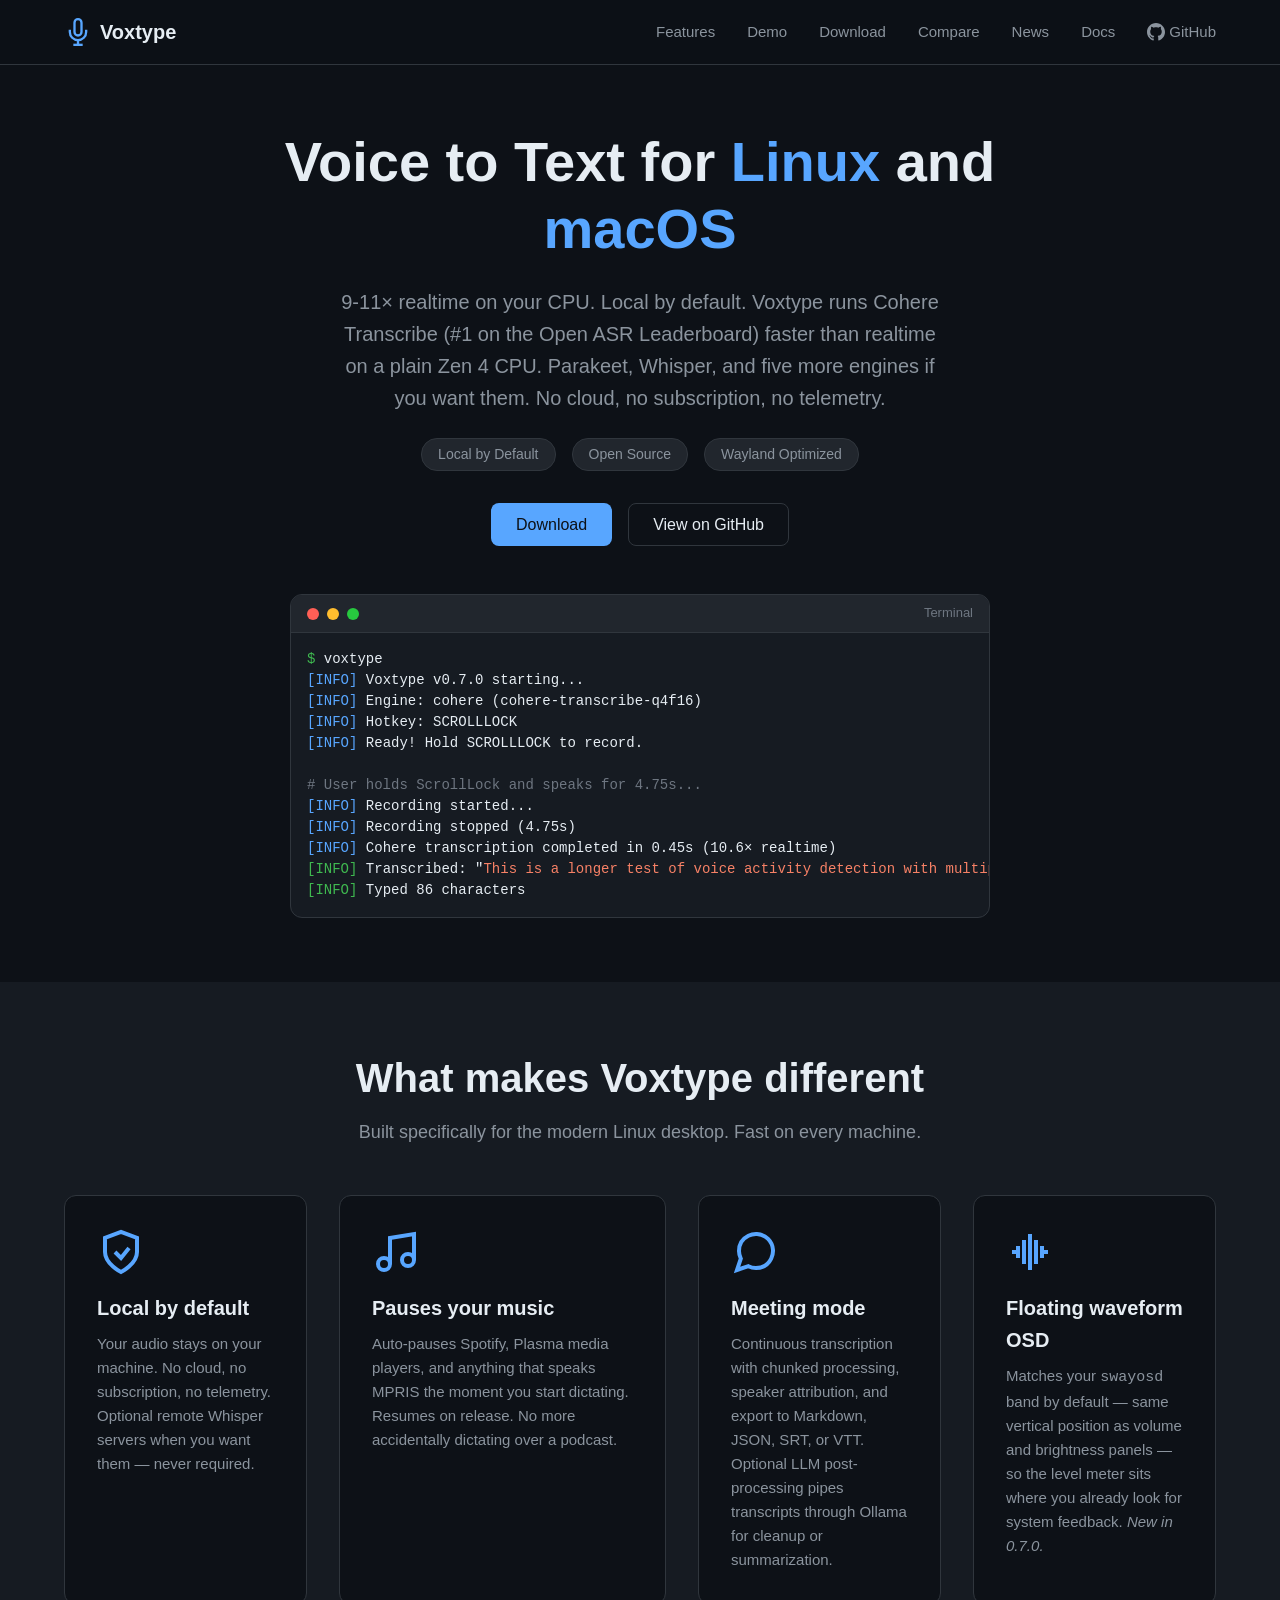
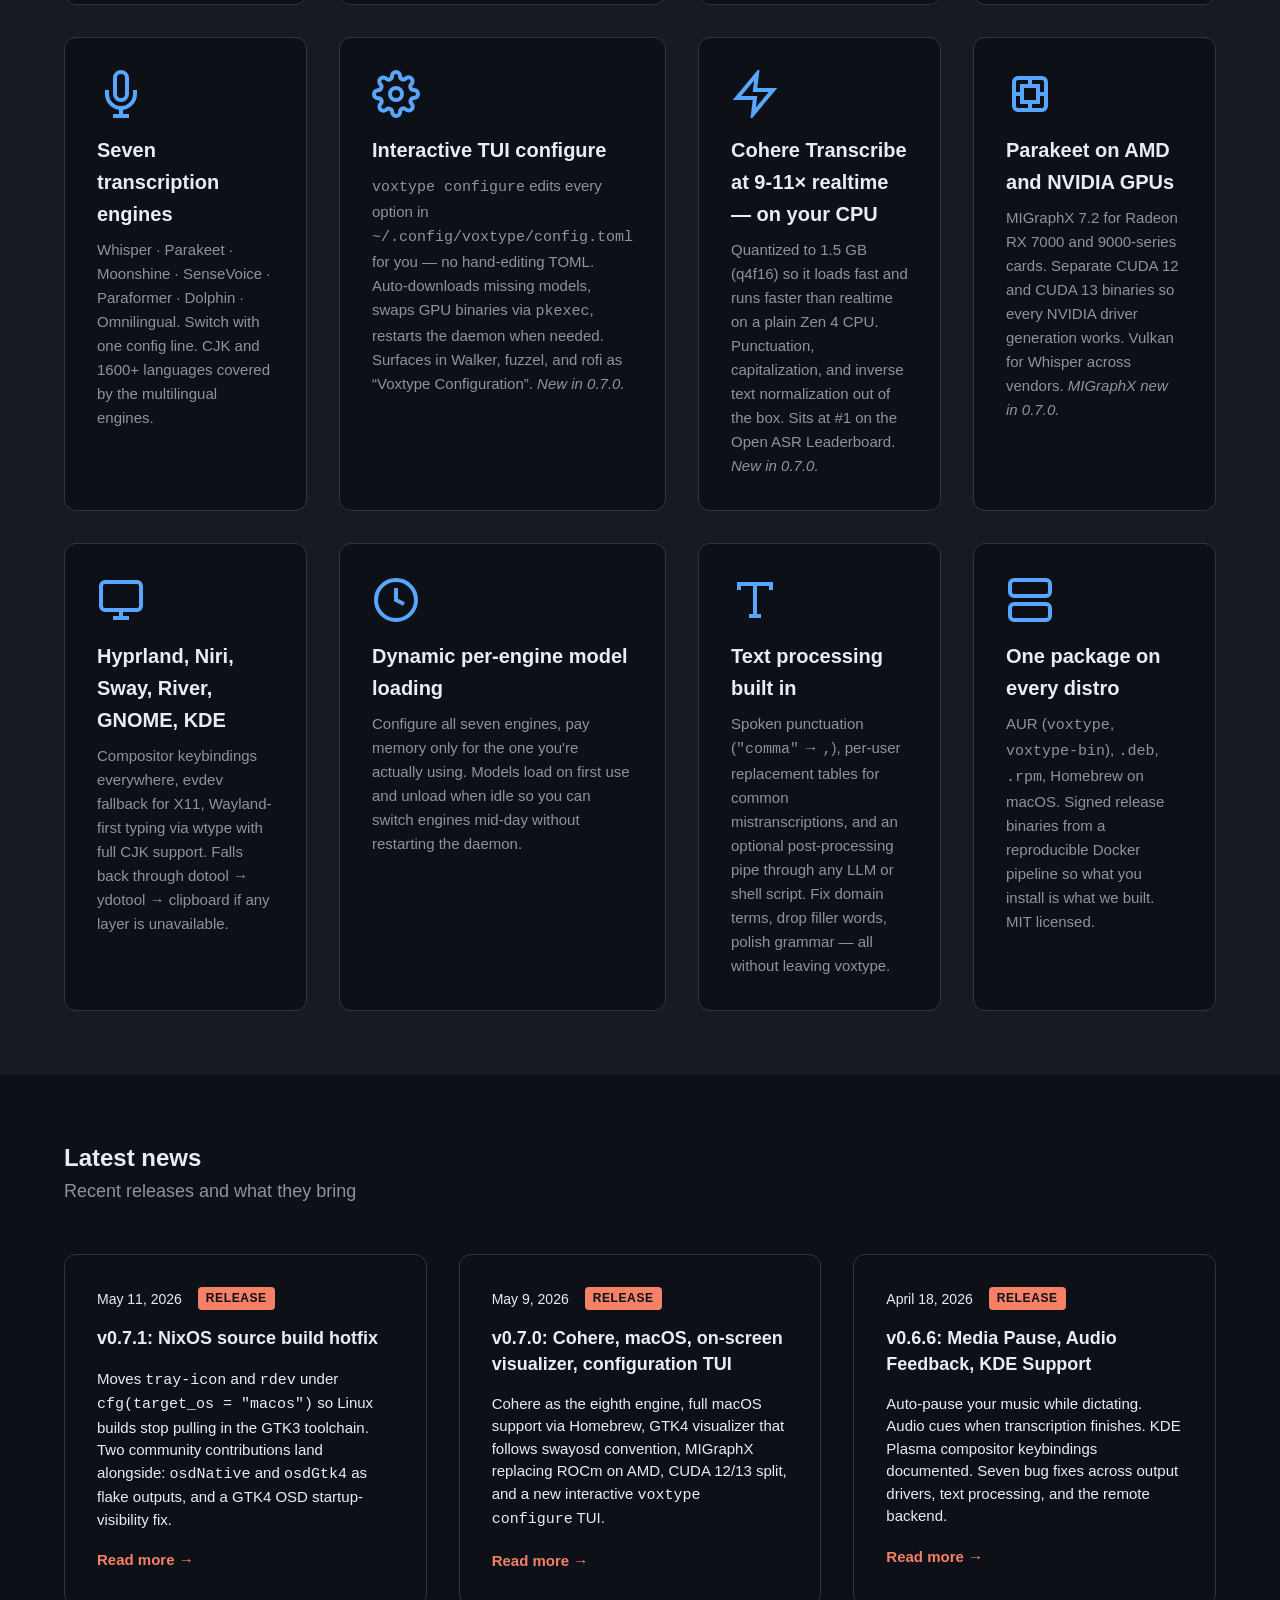
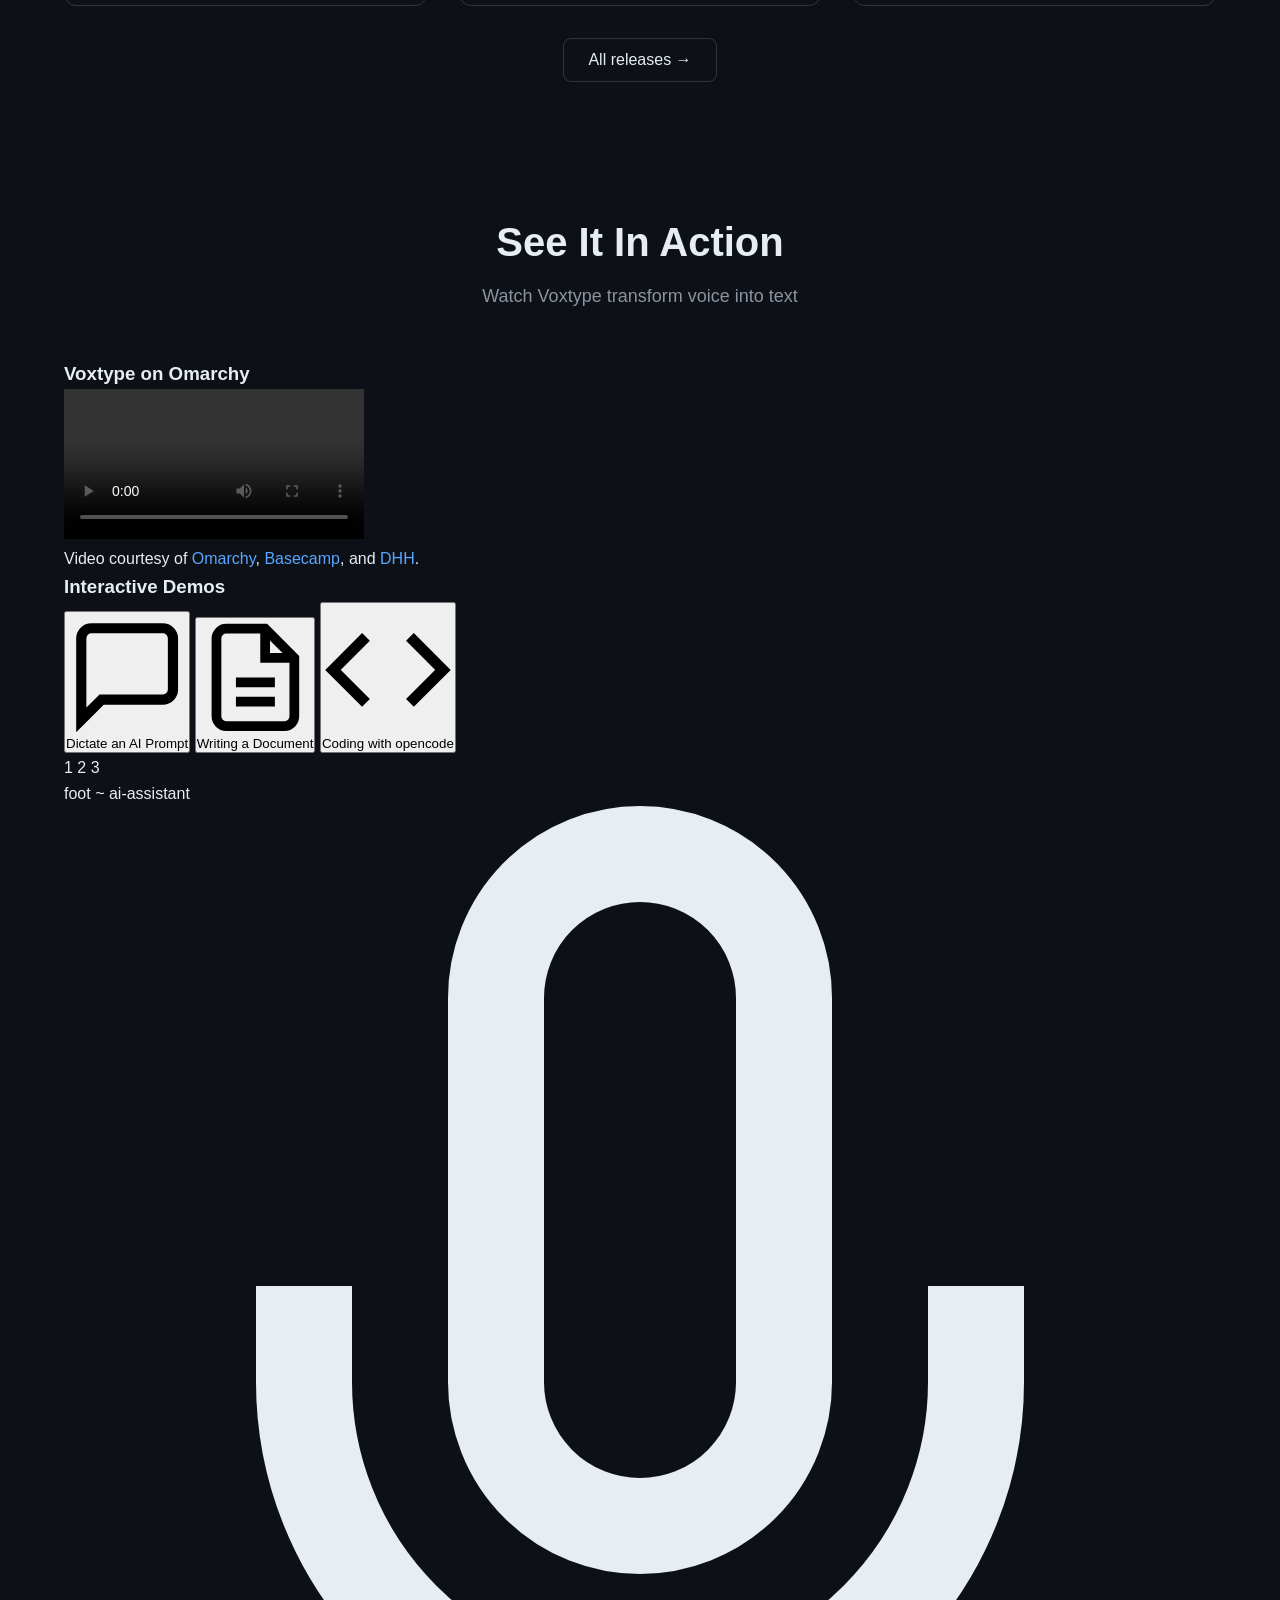
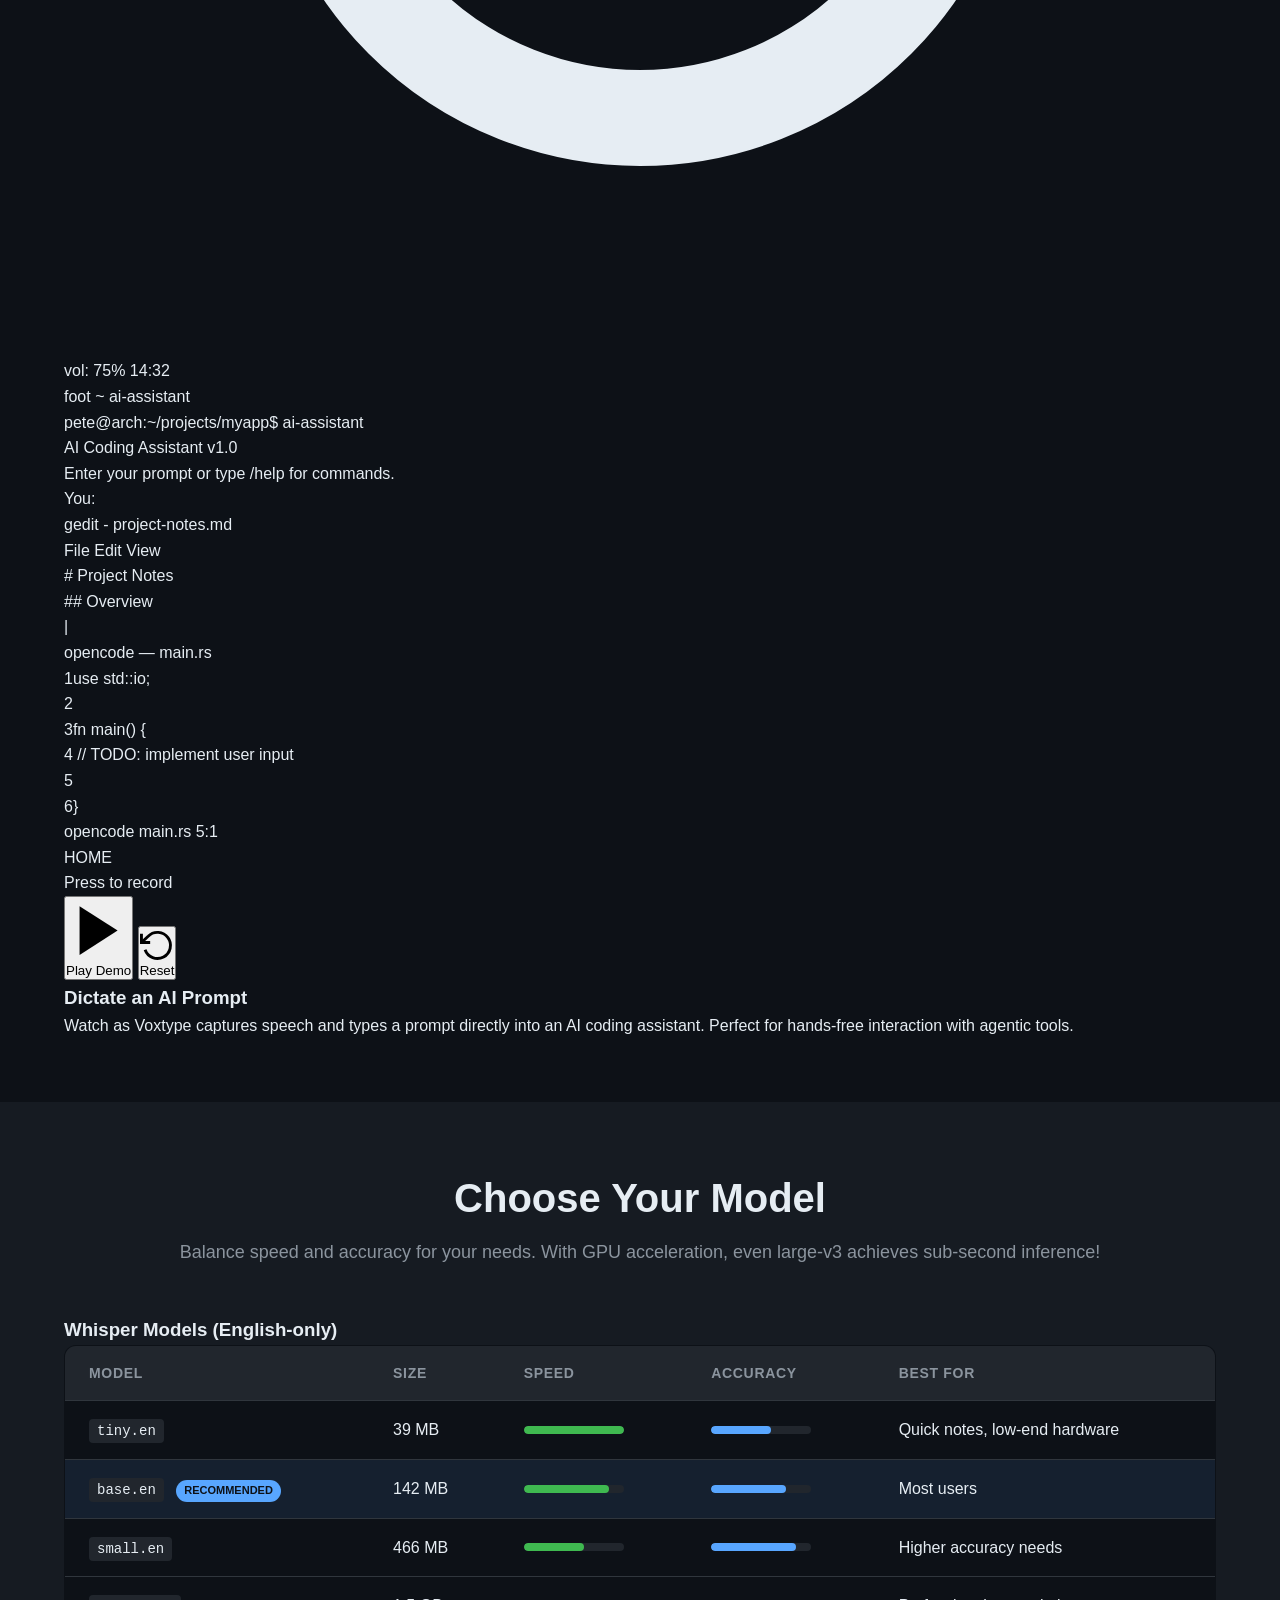
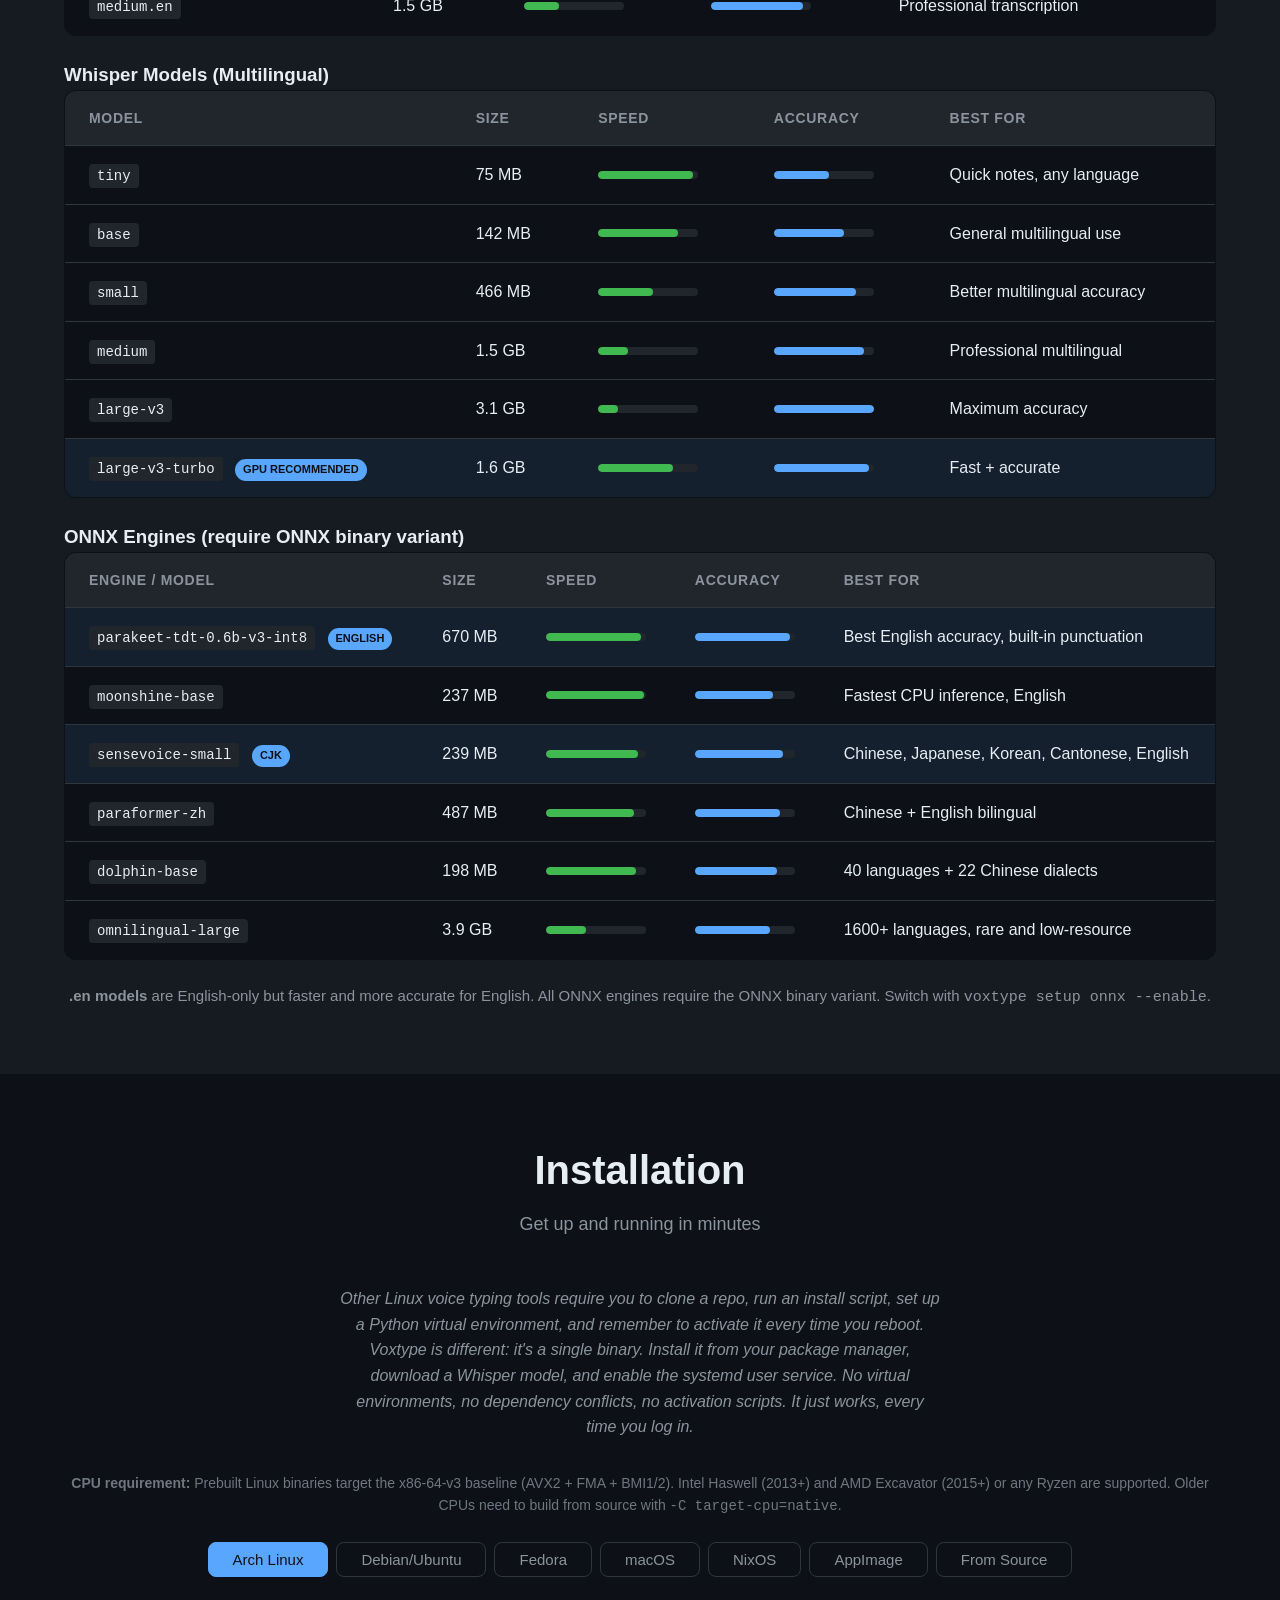
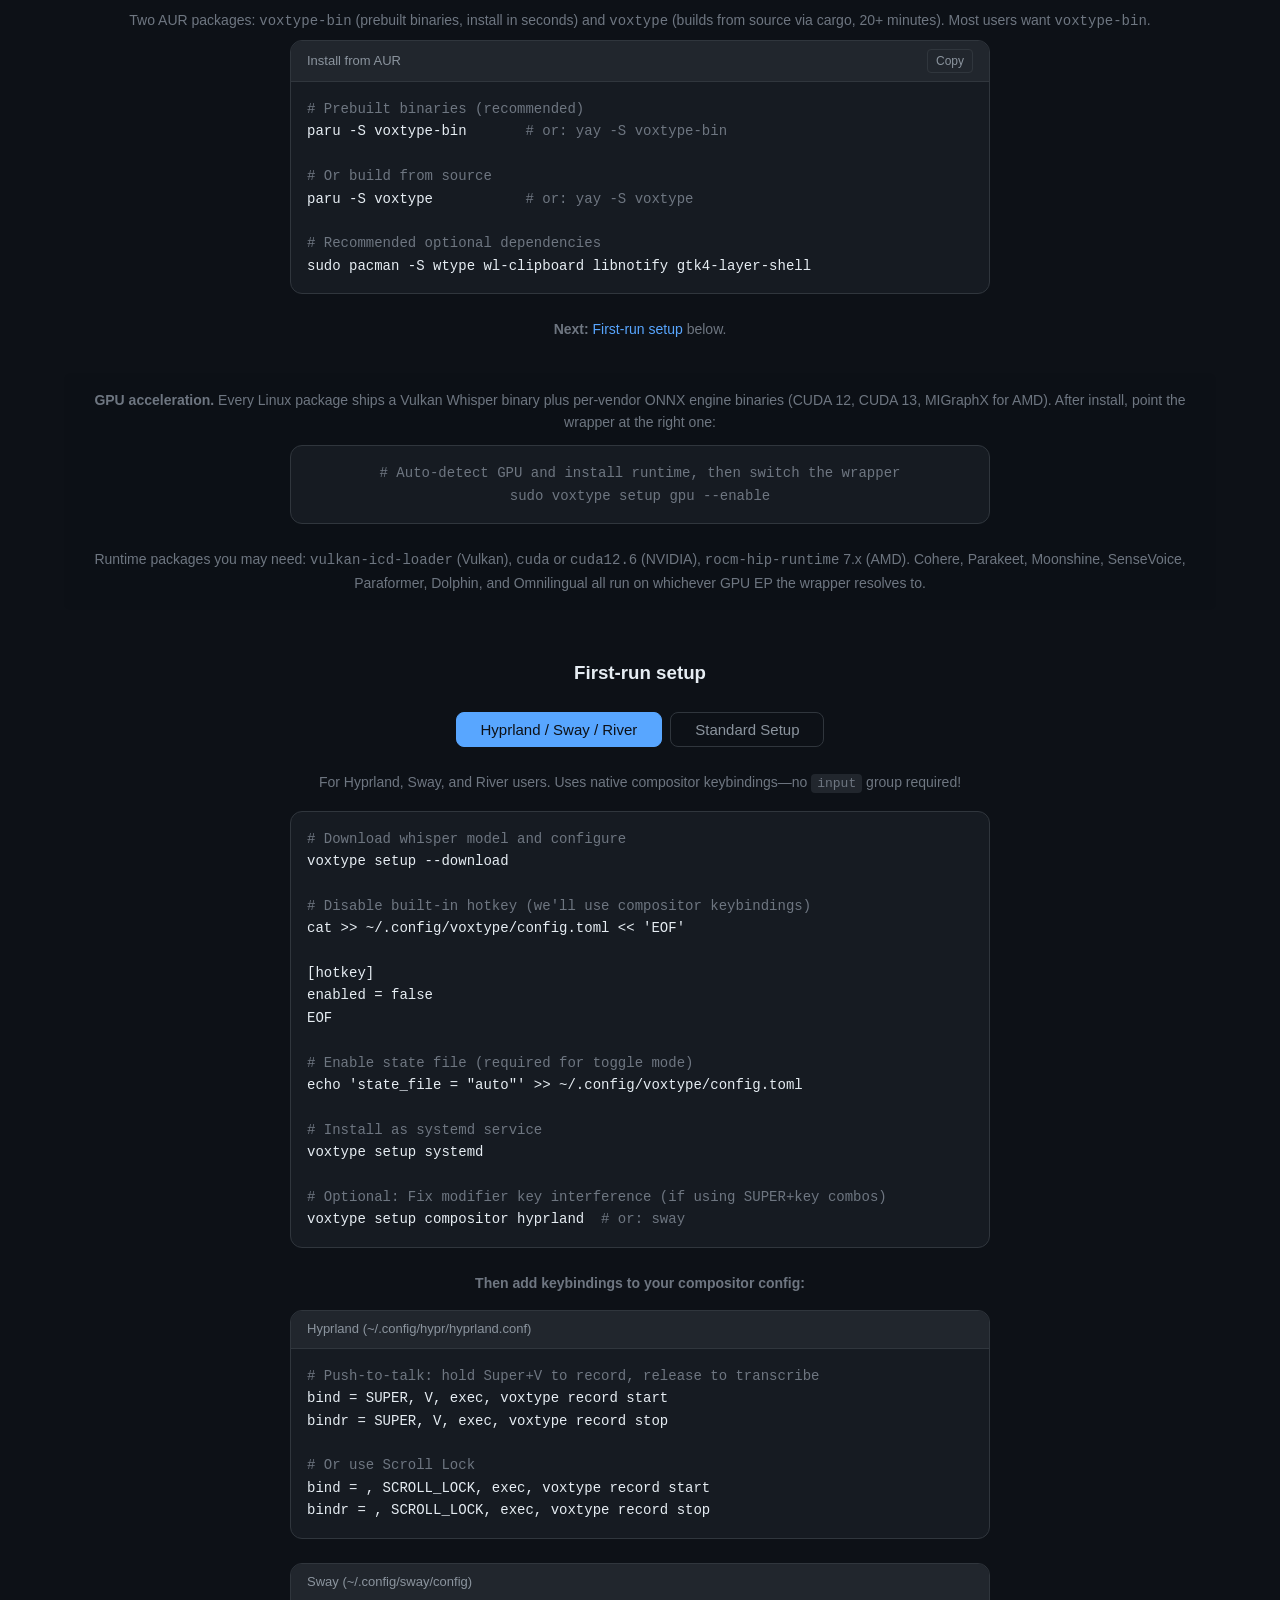
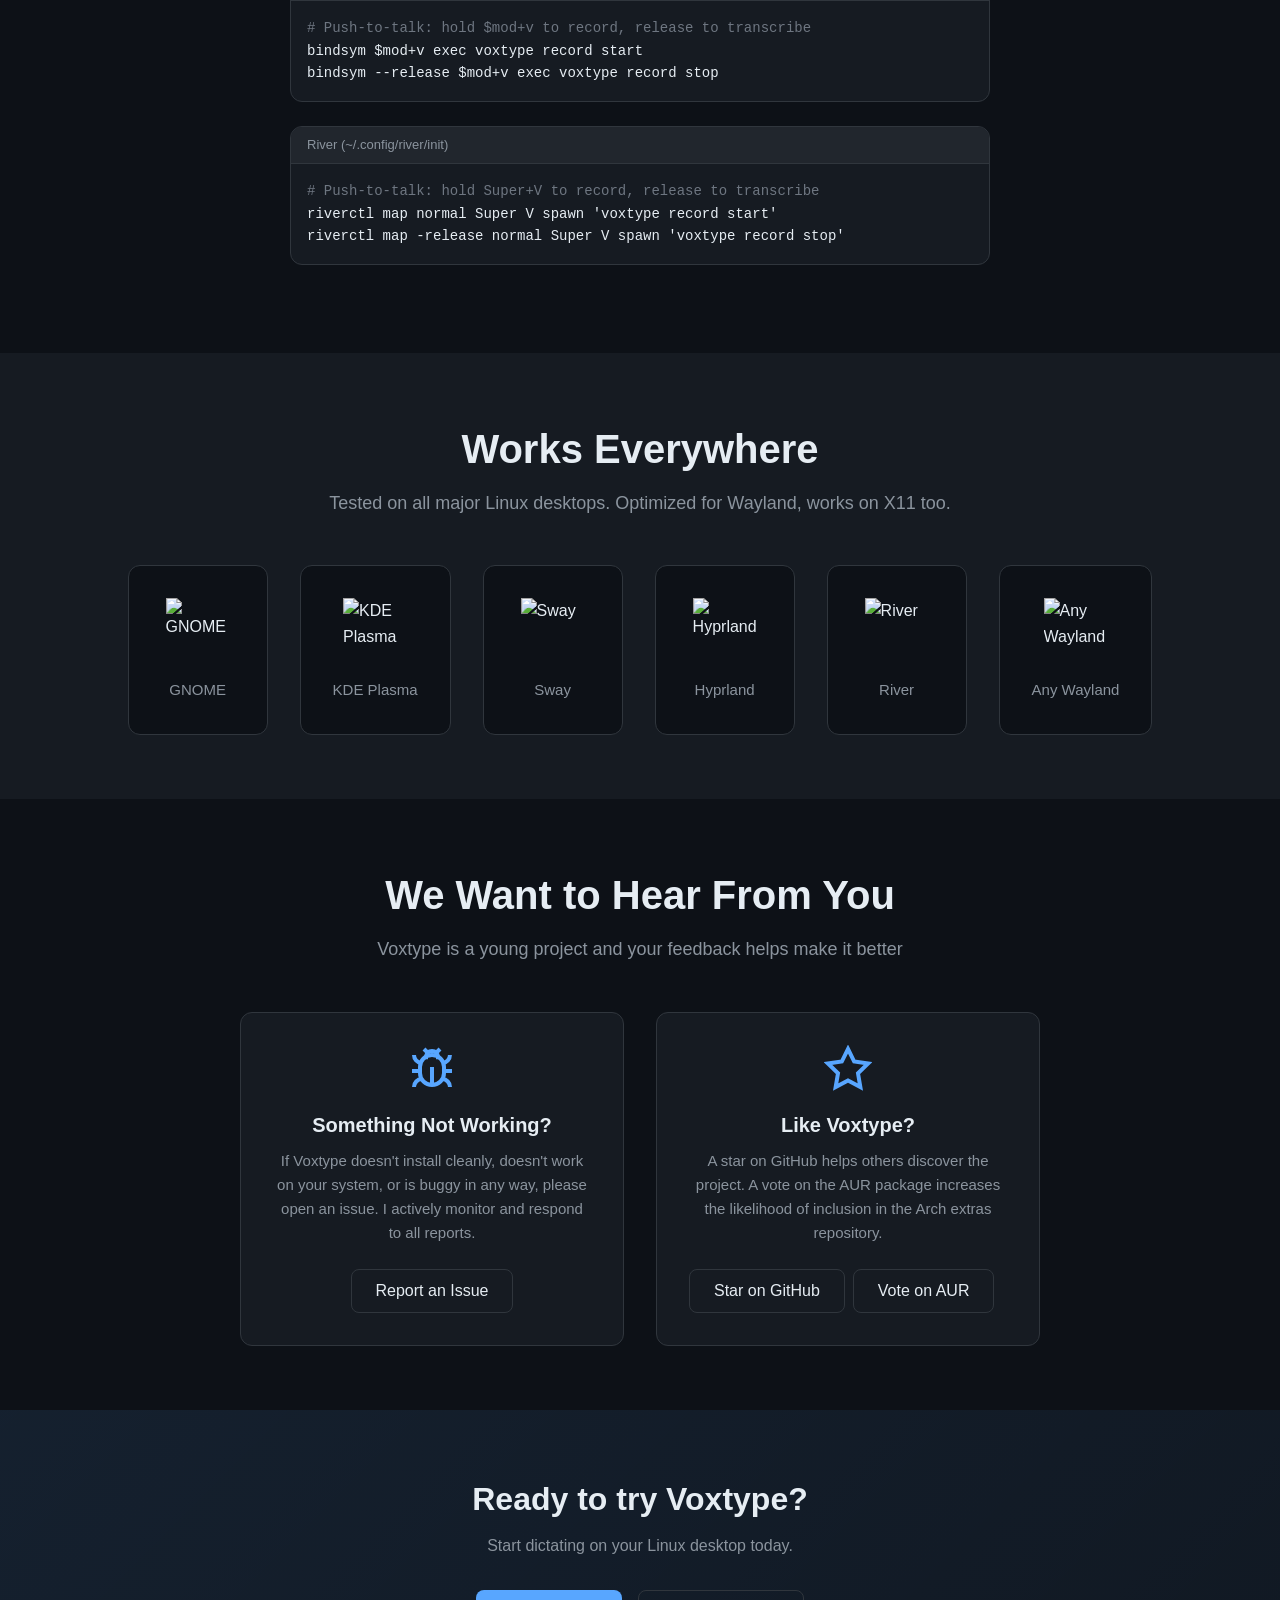
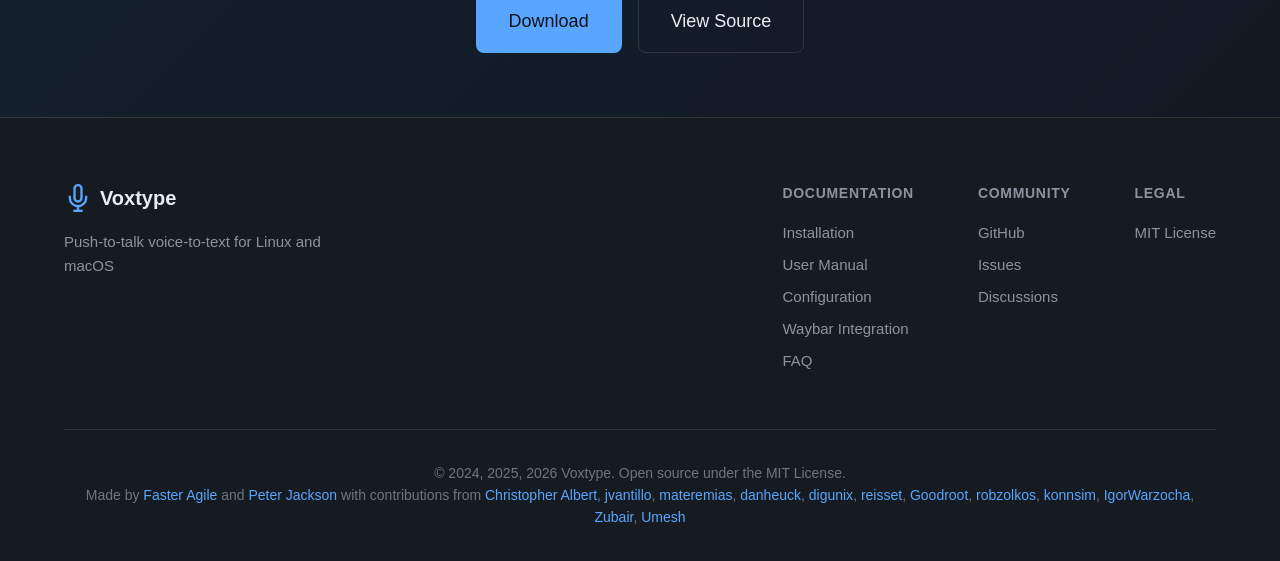
==== commit b3dd6a4e: "Refresh install + download pages for v0.7.1 Address the install-page critique from issue #356 (Tyler" ====
--- a/website/index.html
+++ b/website/index.html
@@ -198,10 +198,11 @@
                     </div>
                     <h3>Interactive TUI configure</h3>
                     <p>
-                        <code>voxtype configure</code> edits every option without touching
-                        <code>config.toml</code>. Auto-downloads missing models, swaps GPU
-                        binaries via <code>pkexec</code>, restarts the daemon for you.
-                        Surfaces in Walker, fuzzel, and rofi as &ldquo;Voxtype Configuration&rdquo;.
+                        <code>voxtype configure</code> edits every option in
+                        <code>~/.config/voxtype/config.toml</code> for you &mdash; no
+                        hand-editing TOML. Auto-downloads missing models, swaps GPU binaries via
+                        <code>pkexec</code>, restarts the daemon when needed. Surfaces in
+                        Walker, fuzzel, and rofi as &ldquo;Voxtype Configuration&rdquo;.
                         <em>New in 0.7.0.</em>
                     </p>
                 </div>
@@ -317,13 +318,23 @@
             <p class="section-subtitle">Recent releases and what they bring</p>
 
             <div class="news-preview-grid">
-                <a href="news/#v070rc2" class="news-preview-card">
+                <a href="news/#v071" class="news-preview-card">
                     <div class="news-preview-meta">
-                        <time datetime="2026-05-06">May 6, 2026</time>
-                        <span class="news-preview-tag">Pre-release</span>
-                    </div>
-                    <h3>v0.7.0-rc2: Cohere Transcribe, macOS port, MIGraphX, configure TUI</h3>
-                    <p>Cohere at 9-11&times; realtime on CPU, native macOS via Apple Silicon, MIGraphX 7.2 for AMD GPUs, two CUDA binaries for every NVIDIA driver generation, and a new <code>voxtype configure</code> TUI.</p>
+                        <time datetime="2026-05-11">May 11, 2026</time>
+                        <span class="news-preview-tag">Release</span>
+                    </div>
+                    <h3>v0.7.1: NixOS source build hotfix</h3>
+                    <p>Moves <code>tray-icon</code> and <code>rdev</code> under <code>cfg(target_os = "macos")</code> so Linux builds stop pulling in the GTK3 toolchain. Two community contributions land alongside: <code>osdNative</code> and <code>osdGtk4</code> as flake outputs, and a GTK4 OSD startup-visibility fix.</p>
+                    <span class="news-preview-link">Read more &rarr;</span>
+                </a>
+
+                <a href="news/#v070" class="news-preview-card">
+                    <div class="news-preview-meta">
+                        <time datetime="2026-05-09">May 9, 2026</time>
+                        <span class="news-preview-tag">Release</span>
+                    </div>
+                    <h3>v0.7.0: Cohere, macOS, on-screen visualizer, configuration TUI</h3>
+                    <p>Cohere as the eighth engine, full macOS support via Homebrew, GTK4 visualizer that follows swayosd convention, MIGraphX replacing ROCm on AMD, CUDA 12/13 split, and a new interactive <code>voxtype configure</code> TUI.</p>
                     <span class="news-preview-link">Read more &rarr;</span>
                 </a>
 
@@ -334,16 +345,6 @@
                     </div>
                     <h3>v0.6.6: Media Pause, Audio Feedback, KDE Support</h3>
                     <p>Auto-pause your music while dictating. Audio cues when transcription finishes. KDE Plasma compositor keybindings documented. Seven bug fixes across output drivers, text processing, and the remote backend.</p>
-                    <span class="news-preview-link">Read more &rarr;</span>
-                </a>
-
-                <a href="news/#v065" class="news-preview-card">
-                    <div class="news-preview-meta">
-                        <time datetime="2026-03-31">March 31, 2026</time>
-                        <span class="news-preview-tag">Release</span>
-                    </div>
-                    <h3>v0.6.5: Eager Processing, Multi-GPU Device Selection</h3>
-                    <p>Real-time transcription during recording on slower CPUs. Direct control over which GPU runs inference on multi-GPU systems. New English-only Parakeet TDT models.</p>
                     <span class="news-preview-link">Read more &rarr;</span>
                 </a>
             </div>
@@ -858,75 +859,144 @@
                 no dependency conflicts, no activation scripts. It just works, every time you log in.
             </p>
 
+            <p class="install-note" style="margin-bottom: 1.5rem;">
+                <strong>CPU requirement:</strong> Prebuilt Linux binaries target the x86-64-v3 baseline (AVX2 + FMA + BMI1/2).
+                Intel Haswell (2013+) and AMD Excavator (2015+) or any Ryzen are supported. Older CPUs need to build from source with <code>-C target-cpu=native</code>.
+            </p>
+
             <div class="install-tabs">
                 <button class="tab-btn active" data-tab="arch">Arch Linux</button>
                 <button class="tab-btn" data-tab="debian">Debian/Ubuntu</button>
                 <button class="tab-btn" data-tab="fedora">Fedora</button>
+                <button class="tab-btn" data-tab="macos">macOS</button>
+                <button class="tab-btn" data-tab="nixos">NixOS</button>
+                <button class="tab-btn" data-tab="appimage">AppImage</button>
                 <button class="tab-btn" data-tab="source">From Source</button>
             </div>
 
             <div class="install-content">
                 <div id="arch" class="tab-content active">
+                    <p class="install-note">Two AUR packages: <code>voxtype-bin</code> (prebuilt binaries, install in seconds) and <code>voxtype</code> (builds from source via cargo, 20+ minutes). Most users want <code>voxtype-bin</code>.</p>
                     <div class="code-block">
                         <div class="code-header">
                             <span>Install from AUR</span>
-                            <button class="copy-btn" data-copy="paru -S voxtype">Copy</button>
+                            <button class="copy-btn" data-copy="paru -S voxtype-bin">Copy</button>
                         </div>
-                        <pre><code><span class="comment"># Using paru</span>
-paru -S voxtype
-
-<span class="comment"># Or using yay</span>
-yay -S voxtype
-
-<span class="comment"># Install optional dependencies</span>
-sudo pacman -S wtype wl-clipboard</code></pre>
-                    </div>
+                        <pre><code><span class="comment"># Prebuilt binaries (recommended)</span>
+paru -S voxtype-bin       <span class="comment"># or: yay -S voxtype-bin</span>
+
+<span class="comment"># Or build from source</span>
+paru -S voxtype           <span class="comment"># or: yay -S voxtype</span>
+
+<span class="comment"># Recommended optional dependencies</span>
+sudo pacman -S wtype wl-clipboard libnotify gtk4-layer-shell</code></pre>
+                    </div>
+                    <p class="install-note" style="margin-top: 1rem;"><strong>Next:</strong> <a href="#quick-start">First-run setup</a> below.</p>
                 </div>
 
                 <div id="debian" class="tab-content">
-                    <p class="install-note">Requires Ubuntu 24.04+ or Debian Trixie+ (glibc 2.38). Older versions can build from source.</p>
+                    <p class="install-note">Requires Ubuntu 24.04+ or Debian Trixie+ (glibc 2.39). Older versions can build from source.</p>
                     <div class="code-block">
                         <div class="code-header">
                             <span>Install .deb package</span>
-                            <button class="copy-btn">Copy</button>
+                            <button class="copy-btn" data-copy="sudo apt install ./voxtype_0.7.1-1_amd64.deb">Copy</button>
                         </div>
-                        <pre><code><span class="comment"># Download and install (Ubuntu 24.04+, Debian Trixie+)</span>
-wget https://github.com/peteonrails/voxtype/releases/download/v0.6.5/voxtype_0.6.5-1_amd64.deb
-sudo dpkg -i voxtype_0.6.5-1_amd64.deb
-sudo apt-get install -f
-
-<span class="comment"># Install optional dependencies</span>
-sudo apt install wtype wl-clipboard</code></pre>
-                    </div>
+                        <pre><code><span class="comment"># Download and install</span>
+wget https://github.com/peteonrails/voxtype/releases/download/v0.7.1/voxtype_0.7.1-1_amd64.deb
+sudo apt install ./voxtype_0.7.1-1_amd64.deb
+
+<span class="comment"># Recommended optional dependencies</span>
+sudo apt install wtype wl-clipboard libnotify-bin pipewire-alsa playerctl</code></pre>
+                    </div>
+                    <p class="install-note" style="margin-top: 1rem;"><strong>Next:</strong> <a href="#quick-start">First-run setup</a> below.</p>
                 </div>
 
                 <div id="fedora" class="tab-content">
-                    <p class="install-note">Requires Fedora 39+ (glibc 2.38).</p>
+                    <p class="install-note">Requires Fedora 40+ (glibc 2.39).</p>
                     <div class="code-block">
                         <div class="code-header">
                             <span>Install RPM package</span>
-                            <button class="copy-btn">Copy</button>
+                            <button class="copy-btn" data-copy="sudo dnf install ./voxtype-0.7.1-1.x86_64.rpm">Copy</button>
                         </div>
-                        <pre><code><span class="comment"># Download and install (Fedora 39+)</span>
-wget https://github.com/peteonrails/voxtype/releases/download/v0.6.5/voxtype-0.6.5-1.x86_64.rpm
-sudo dnf install ./voxtype-0.6.5-1.x86_64.rpm
-
-<span class="comment"># Install optional dependencies</span>
-sudo dnf install wtype wl-clipboard</code></pre>
-                    </div>
+                        <pre><code><span class="comment"># Download and install</span>
+wget https://github.com/peteonrails/voxtype/releases/download/v0.7.1/voxtype-0.7.1-1.x86_64.rpm
+sudo dnf install ./voxtype-0.7.1-1.x86_64.rpm
+
+<span class="comment"># Recommended optional dependencies</span>
+sudo dnf install wtype wl-clipboard libnotify pipewire-alsa playerctl</code></pre>
+                    </div>
+                    <p class="install-note" style="margin-top: 1rem;"><strong>Next:</strong> <a href="#quick-start">First-run setup</a> below.</p>
+                </div>
+
+                <div id="macos" class="tab-content">
+                    <p class="install-note">Apple Silicon (arm64) only. Uses Microsoft ONNX Runtime so all engines are available, including Parakeet on the Neural Engine path.</p>
+                    <div class="code-block">
+                        <div class="code-header">
+                            <span>Install via Homebrew</span>
+                            <button class="copy-btn" data-copy="brew install --cask voxtype">Copy</button>
+                        </div>
+                        <pre><code><span class="comment"># Install the signed app bundle</span>
+brew install --cask voxtype
+
+<span class="comment"># First launch opens a setup wizard that walks you through</span>
+<span class="comment"># Accessibility permissions, model download, and the FN-key hotkey.</span></code></pre>
+                    </div>
+                    <p class="install-note" style="margin-top: 1rem;">Or download <code>voxtype-0.7.1-macOS-arm64.dmg</code> from the <a href="https://github.com/peteonrails/voxtype/releases/latest">latest release</a>.</p>
+                </div>
+
+                <div id="nixos" class="tab-content">
+                    <p class="install-note">NixOS users get a flake with packages for every binary variant. Pulls prebuilt ONNX Runtime; CPU-only variant builds entirely from source.</p>
+                    <div class="code-block">
+                        <div class="code-header">
+                            <span>Install via flake</span>
+                            <button class="copy-btn" data-copy="nix profile install github:peteonrails/voxtype/v0.7.1#vulkan">Copy</button>
+                        </div>
+                        <pre><code><span class="comment"># Imperative install</span>
+nix profile install github:peteonrails/voxtype/v0.7.1#vulkan
+
+<span class="comment"># Available outputs: default, vulkan, cuda, rocm, osdGtk4, osdNative</span>
+nix build github:peteonrails/voxtype/v0.7.1#osdGtk4
+
+<span class="comment"># Or pin in your flake inputs</span>
+inputs.voxtype.url = "github:peteonrails/voxtype/v0.7.1";</code></pre>
+                    </div>
+                    <p class="install-note" style="margin-top: 1rem;"><strong>Next:</strong> <a href="#quick-start">First-run setup</a> below.</p>
+                </div>
+
+                <div id="appimage" class="tab-content">
+                    <p class="install-note">Self-contained binary for distros that don't have a packaged voxtype. Three variants: CPU, Vulkan GPU, and ONNX engines.</p>
+                    <div class="code-block">
+                        <div class="code-header">
+                            <span>Download and run</span>
+                            <button class="copy-btn" data-copy="chmod +x voxtype-0.7.1-x86_64.AppImage && ./voxtype-0.7.1-x86_64.AppImage">Copy</button>
+                        </div>
+                        <pre><code><span class="comment"># Download a variant from the latest release</span>
+wget https://github.com/peteonrails/voxtype/releases/download/v0.7.1/voxtype-0.7.1-x86_64.AppImage
+chmod +x voxtype-0.7.1-x86_64.AppImage
+
+<span class="comment"># Run directly, or move to ~/.local/bin/ for permanent install</span>
+./voxtype-0.7.1-x86_64.AppImage --help
+mv voxtype-0.7.1-x86_64.AppImage ~/.local/bin/voxtype</code></pre>
+                    </div>
+                    <p class="install-note" style="margin-top: 1rem;"><strong>Next:</strong> <a href="#quick-start">First-run setup</a> below.</p>
                 </div>
 
                 <div id="source" class="tab-content">
                     <div class="code-block">
                         <div class="code-header">
                             <span>Build from source</span>
-                            <button class="copy-btn">Copy</button>
+                            <button class="copy-btn" data-copy="git clone https://github.com/peteonrails/voxtype && cd voxtype && cargo build --release">Copy</button>
                         </div>
                         <pre><code><span class="comment"># Install Rust (if needed)</span>
 curl --proto '=https' --tlsv1.2 -sSf https://sh.rustup.rs | sh
 
-<span class="comment"># Install build dependencies (Arch)</span>
-sudo pacman -S base-devel clang alsa-lib
+<span class="comment"># Install build dependencies</span>
+<span class="comment">#   Fedora:</span>
+sudo dnf install rust cargo alsa-lib-devel clang-devel cmake pkgconf
+<span class="comment">#   Arch:</span>
+sudo pacman -S rustup alsa-lib clang cmake pkgconf
+<span class="comment">#   Debian/Ubuntu:</span>
+sudo apt install cargo libasound2-dev libclang-dev cmake pkg-config
 
 <span class="comment"># Clone and build</span>
 git clone https://github.com/peteonrails/voxtype
@@ -936,11 +1006,22 @@
 <span class="comment"># Install</span>
 sudo cp target/release/voxtype /usr/local/bin/</code></pre>
                     </div>
-                </div>
-            </div>
-
-            <div class="post-install">
-                <h3>Quick Start</h3>
+                    <p class="install-note" style="margin-top: 1rem;">For GPU support: <code>--features gpu-vulkan</code>, <code>--features gpu-cuda</code>, or <code>--features parakeet-migraphx</code>. See <a href="https://github.com/peteonrails/voxtype/blob/main/docs/INSTALL.md">docs/INSTALL.md</a> for the full feature matrix.</p>
+                    <p class="install-note"><strong>Next:</strong> <a href="#quick-start">First-run setup</a> below.</p>
+                </div>
+            </div>
+
+            <div class="install-note" style="margin-top: 2rem; padding: 1rem; background: rgba(0,0,0,0.05); border-radius: 6px;">
+                <strong>GPU acceleration.</strong> Every Linux package ships a Vulkan Whisper binary plus per-vendor ONNX engine binaries (CUDA 12, CUDA 13, MIGraphX for AMD). After install, point the wrapper at the right one:
+                <div class="code-block" style="margin-top: 0.75rem;">
+                    <pre><code><span class="comment"># Auto-detect GPU and install runtime, then switch the wrapper</span>
+sudo voxtype setup gpu --enable</code></pre>
+                </div>
+                Runtime packages you may need: <code>vulkan-icd-loader</code> (Vulkan), <code>cuda</code> or <code>cuda12.6</code> (NVIDIA), <code>rocm-hip-runtime</code> 7.x (AMD). Cohere, Parakeet, Moonshine, SenseVoice, Paraformer, Dolphin, and Omnilingual all run on whichever GPU EP the wrapper resolves to.
+            </div>
+
+            <div id="quick-start" class="post-install">
+                <h3>First-run setup</h3>
 
                 <div class="setup-tabs">
                     <button class="setup-tab-btn active" data-setup="hyprland">Hyprland / Sway / River</button>
